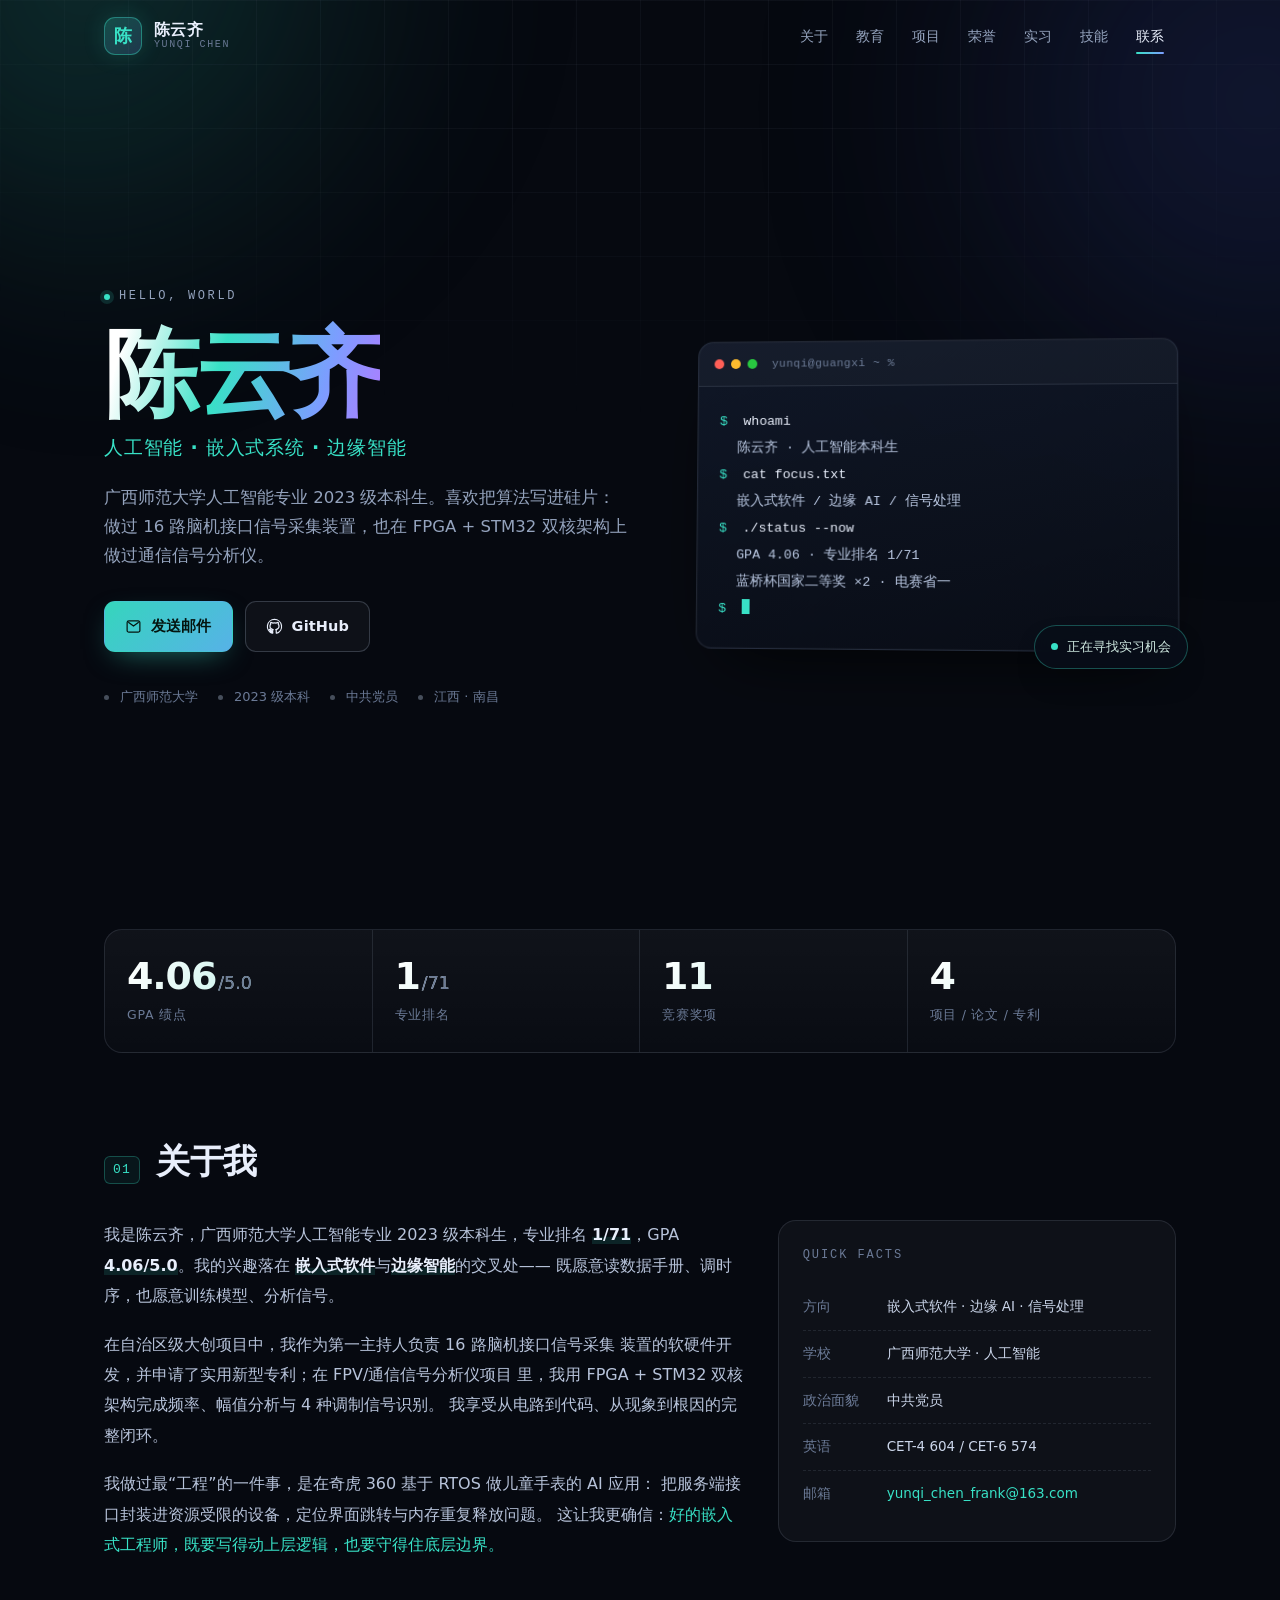
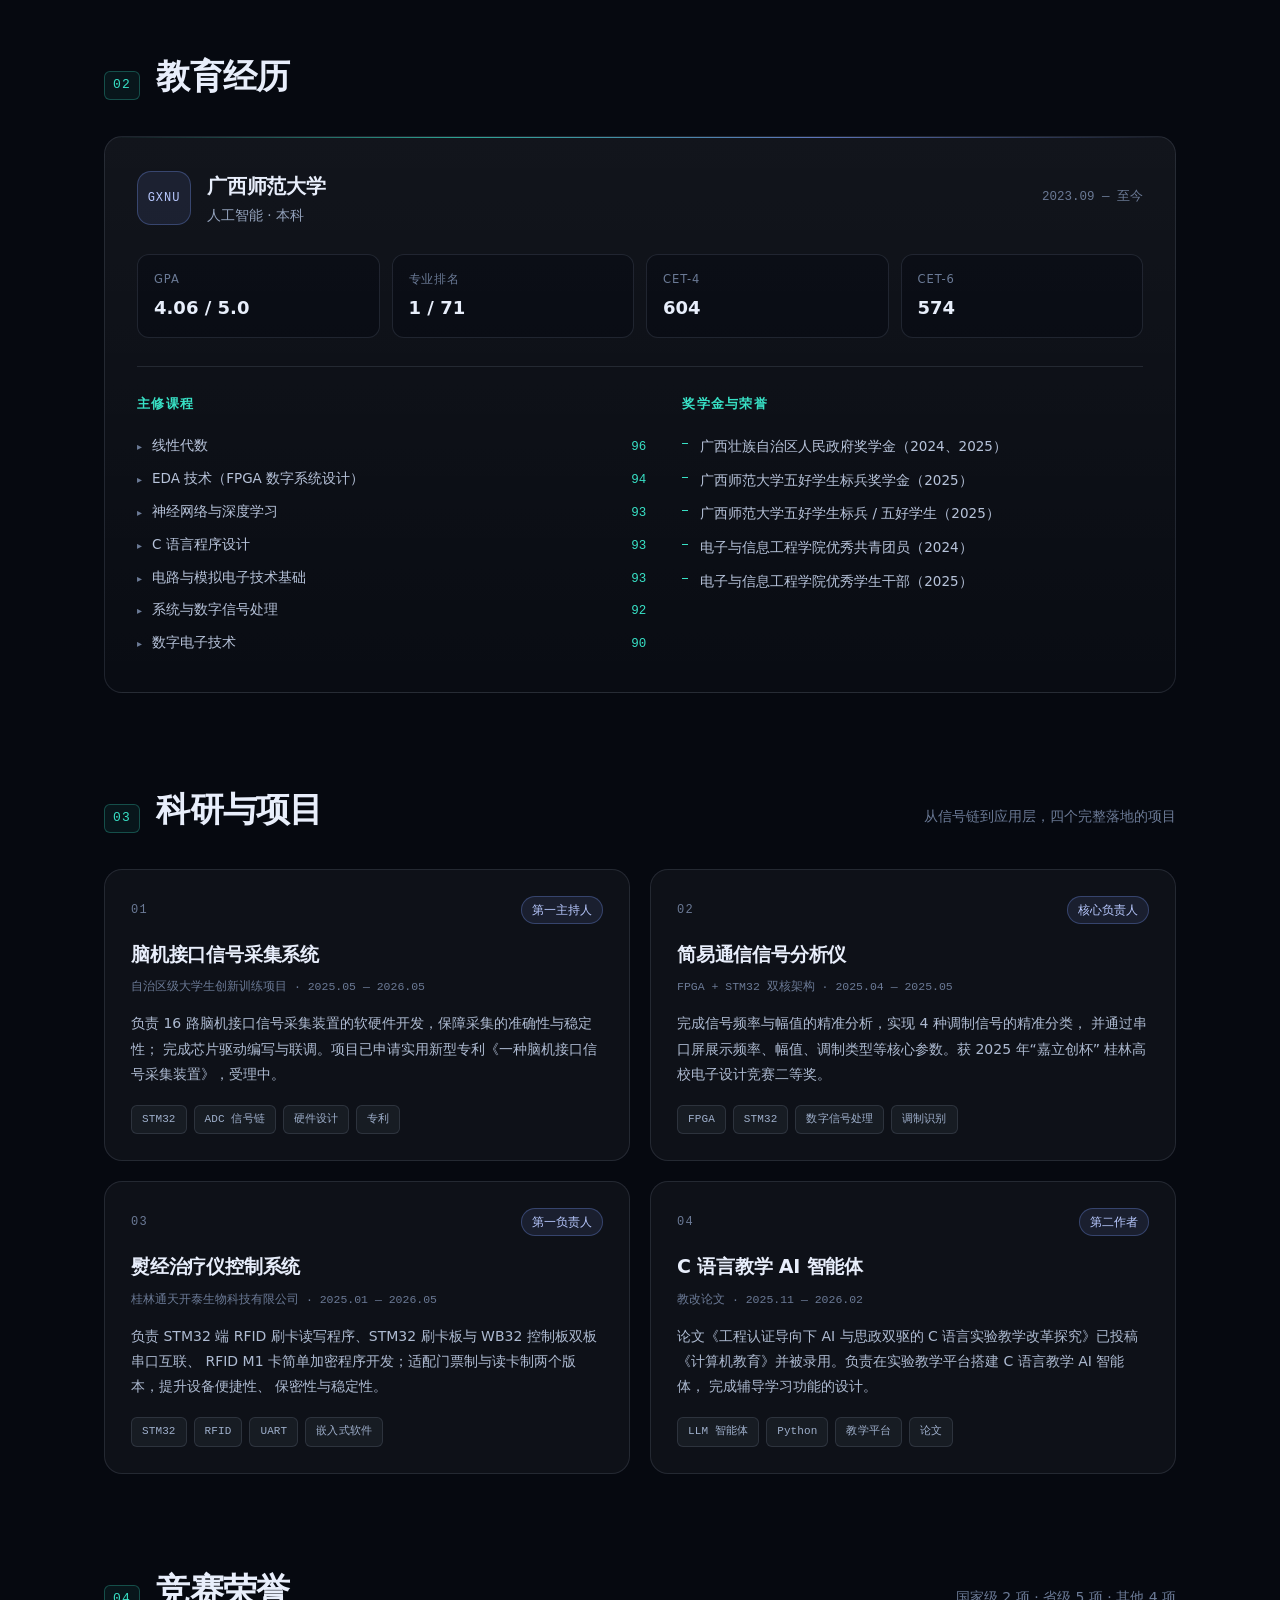
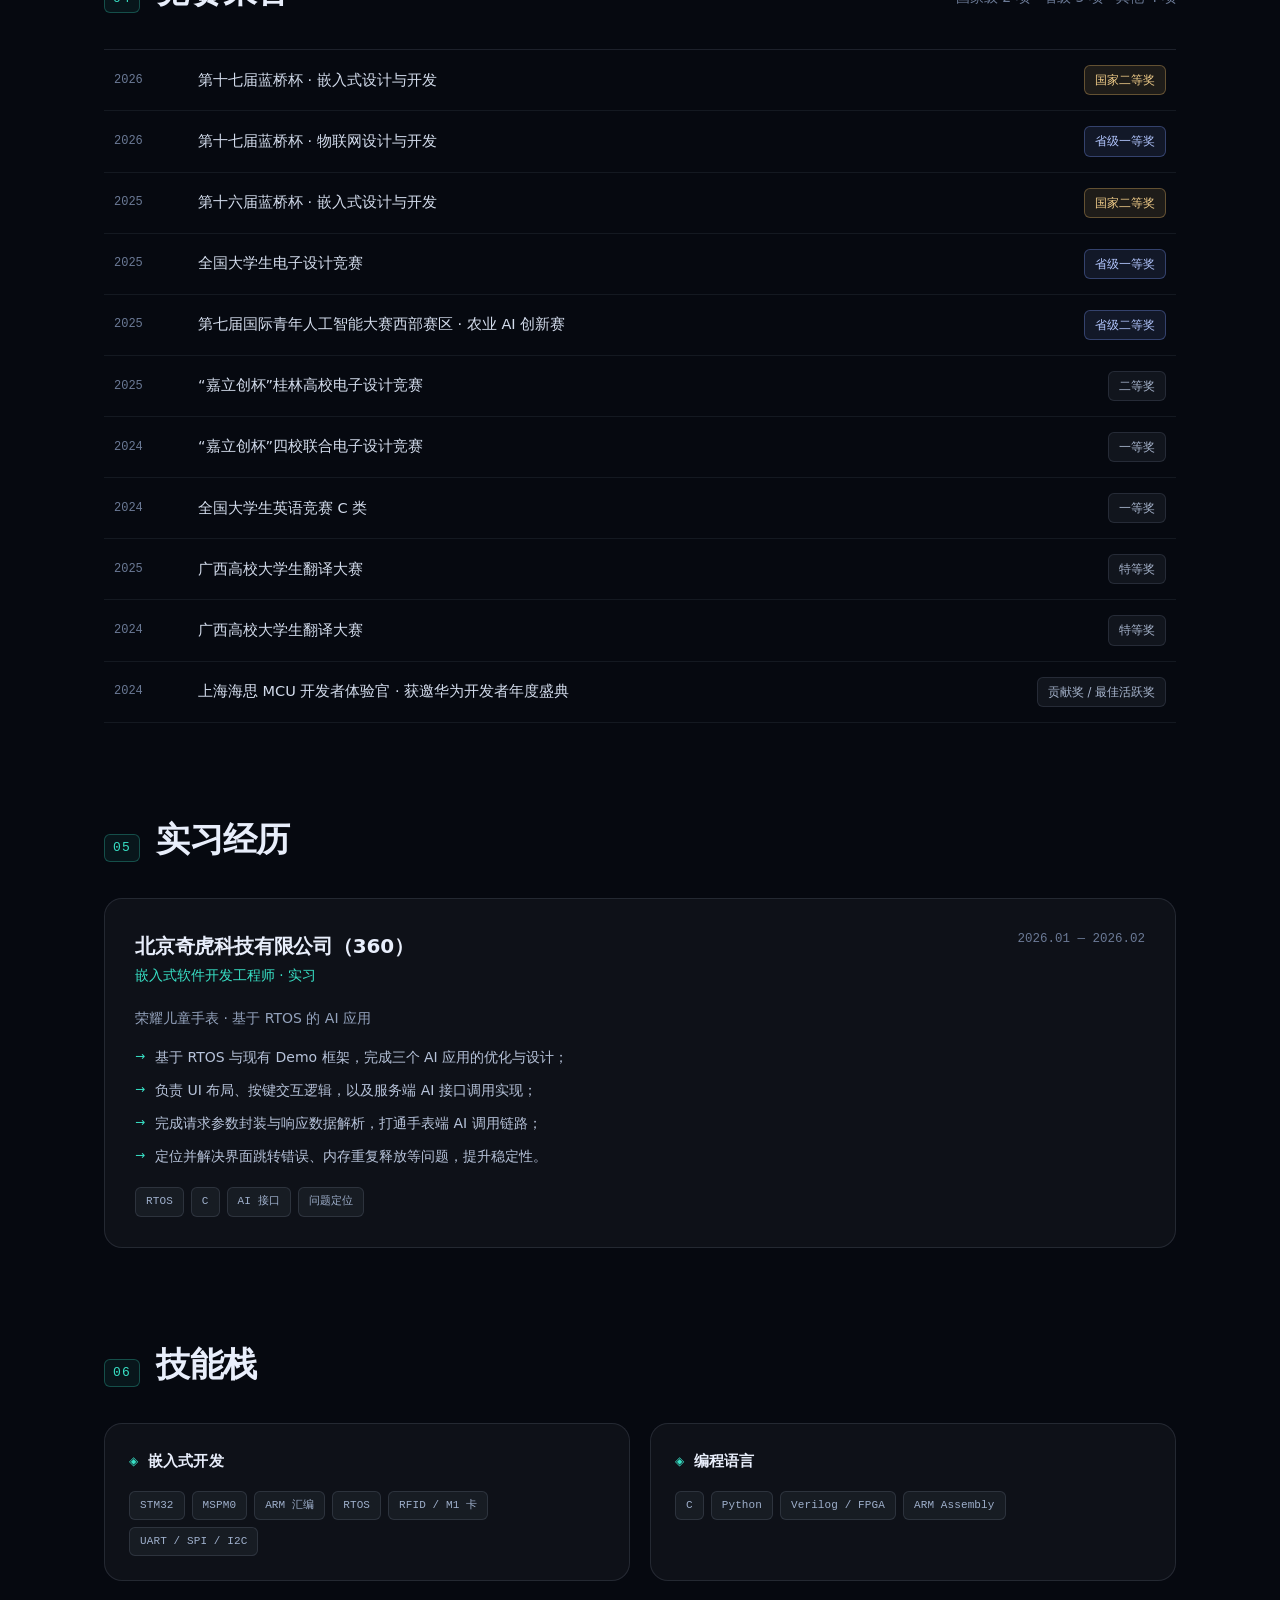
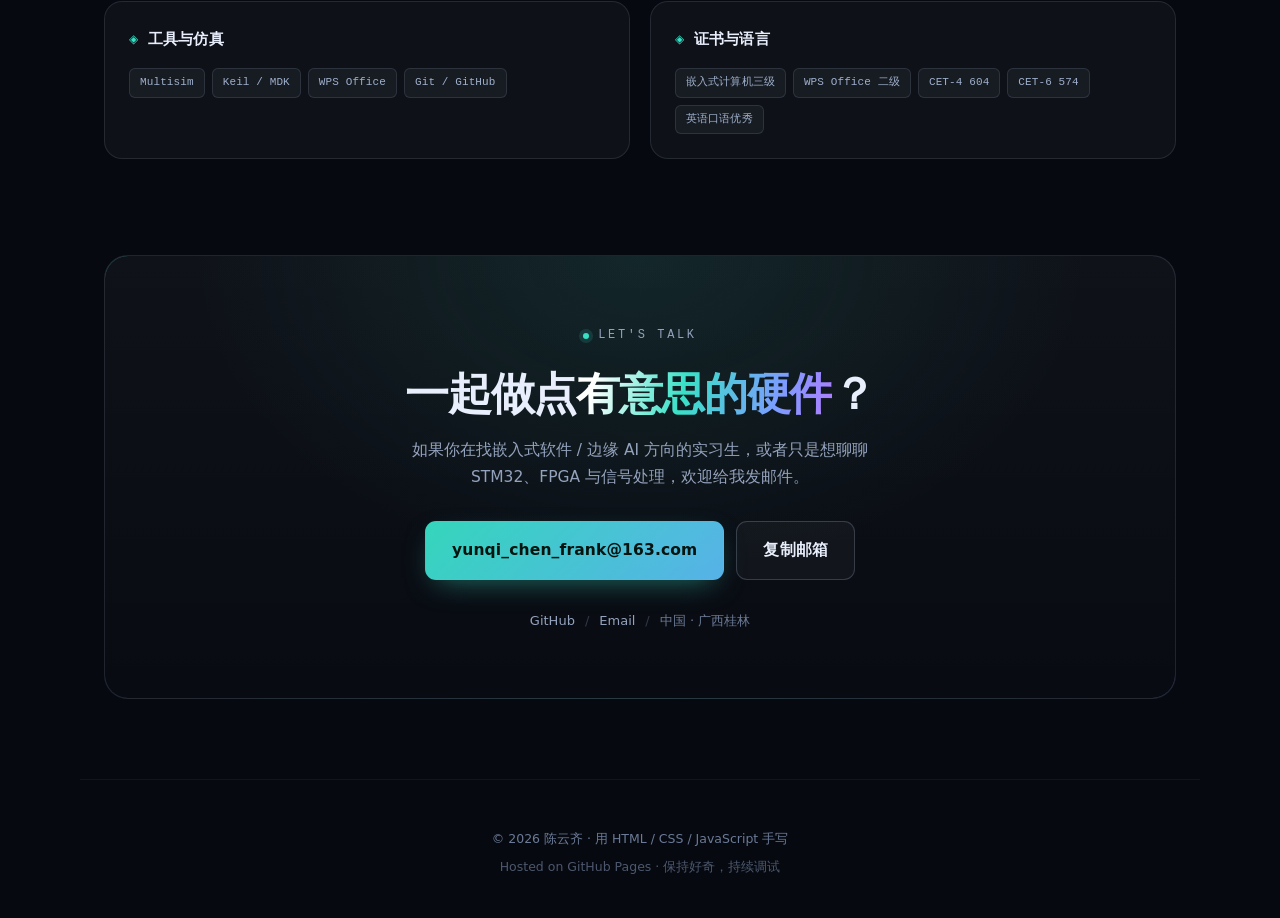
==== index.html @ af19e6c7 "Add files via upload" ====
<!doctype html>
<html lang="zh-CN">
<head>
  <meta charset="utf-8" />
  <meta name="viewport" content="width=device-width, initial-scale=1" />
  <title>陈云齐 | 嵌入式 × 人工智能</title>
  <meta name="description" content="陈云齐的个人主页：广西师范大学人工智能专业 2023 级本科生，专注嵌入式软件、边缘 AI 与信号处理。" />
  <meta name="author" content="陈云齐" />
  <meta name="theme-color" content="#060910" />
  <meta property="og:type" content="website" />
  <meta property="og:title" content="陈云齐 | 嵌入式 × 人工智能" />
  <meta property="og:description" content="广西师范大学人工智能专业 · 嵌入式软件 / 边缘 AI / 信号处理" />
  <link rel="icon" href="data:image/svg+xml,%3Csvg xmlns='http://www.w3.org/2000/svg' viewBox='0 0 64 64'%3E%3Crect width='64' height='64' rx='14' fill='%230b1220'/%3E%3Ctext x='32' y='44' font-size='34' text-anchor='middle' fill='%2338e1c6' font-family='serif'%3E%E9%99%88%3C/text%3E%3C/svg%3E" />
  <script>document.documentElement.classList.add("js");</script>
  <link rel="stylesheet" href="styles.css" />
</head>
<body>
  <a class="skip-link" href="#main">跳到主要内容</a>

  <div class="backdrop" aria-hidden="true">
    <div class="orb orb-a"></div>
    <div class="orb orb-b"></div>
    <div class="grid"></div>
  </div>

  <header class="site-header" id="siteHeader">
    <div class="header-inner">
      <a class="brand" href="#top" aria-label="回到顶部">
        <span class="brand-mark">陈</span>
        <span class="brand-text">陈云齐<small>Yunqi Chen</small></span>
      </a>

      <nav class="nav" id="navMenu" aria-label="主导航">
        <a href="#about">关于</a>
        <a href="#education">教育</a>
        <a href="#projects">项目</a>
        <a href="#honors">荣誉</a>
        <a href="#experience">实习</a>
        <a href="#skills">技能</a>
        <a href="#contact">联系</a>
      </nav>

      <button class="nav-toggle" id="navToggle" aria-expanded="false" aria-controls="navMenu" aria-label="打开菜单">
        <span></span><span></span><span></span>
      </button>
    </div>
  </header>

  <main id="main">
    <!-- ============ HERO ============ -->
    <section class="hero" id="top">
      <div class="hero-copy">
        <p class="eyebrow"><span class="dot"></span> HELLO, WORLD</p>

        <h1 class="hero-title">
          <span class="gradient-text">陈云齐</span>
        </h1>

        <p class="hero-role">人工智能 · 嵌入式系统 · 边缘智能</p>

        <p class="hero-desc">
          广西师范大学人工智能专业 2023 级本科生。喜欢把算法写进硅片：
          做过 16 路脑机接口信号采集装置，也在 FPGA + STM32 双核架构上
          做过通信信号分析仪。
        </p>

        <div class="hero-actions">
          <a class="btn btn-primary" href="mailto:yunqi_chen_frank@163.com">
            <svg viewBox="0 0 24 24" aria-hidden="true"><path d="M3 6.5A2.5 2.5 0 0 1 5.5 4h13A2.5 2.5 0 0 1 21 6.5v11a2.5 2.5 0 0 1-2.5 2.5h-13A2.5 2.5 0 0 1 3 17.5v-11Zm2.2-.2 6.8 5.1 6.8-5.1"/></svg>
            发送邮件
          </a>
          <a class="btn btn-ghost" href="https://github.com/YOUR_GITHUB" target="_blank" rel="noreferrer noopener">
            <svg viewBox="0 0 24 24" aria-hidden="true"><path d="M12 2a10 10 0 0 0-3.16 19.49c.5.09.68-.22.68-.48v-1.7c-2.78.6-3.37-1.34-3.37-1.34-.45-1.16-1.1-1.47-1.1-1.47-.9-.62.07-.6.07-.6 1 .07 1.53 1.03 1.53 1.03.88 1.52 2.32 1.08 2.88.83.09-.65.35-1.09.63-1.34-2.22-.25-4.56-1.11-4.56-4.95 0-1.09.39-1.98 1.03-2.68-.1-.25-.45-1.27.1-2.65 0 0 .84-.27 2.75 1.02a9.5 9.5 0 0 1 5 0c1.91-1.29 2.75-1.02 2.75-1.02.55 1.38.2 2.4.1 2.65.64.7 1.03 1.59 1.03 2.68 0 3.85-2.34 4.7-4.57 4.94.36.31.68.92.68 1.85v2.74c0 .27.18.58.69.48A10 10 0 0 0 12 2Z"/></svg>
            GitHub
          </a>
        </div>

        <ul class="hero-meta">
          <li>广西师范大学</li>
          <li>2023 级本科</li>
          <li>中共党员</li>
          <li>江西 · 南昌</li>
        </ul>
      </div>

      <div class="hero-visual">
        <div class="terminal" role="img" aria-label="个人信息的终端风格展示">
          <div class="terminal-bar">
            <span class="t-dot red"></span><span class="t-dot amber"></span><span class="t-dot green"></span>
            <span class="t-title">yunqi@guangxi ~ %</span>
          </div>
          <div class="terminal-body">
            <p><span class="prompt">$</span> whoami</p>
            <p class="out">陈云齐 · 人工智能本科生</p>
            <p><span class="prompt">$</span> cat focus.txt</p>
            <p class="out">嵌入式软件 / 边缘 AI / 信号处理</p>
            <p><span class="prompt">$</span> ./status --now</p>
            <p class="out">GPA 4.06 · 专业排名 1/71</p>
            <p class="out">蓝桥杯国家二等奖 ×2 · 电赛省一</p>
            <p><span class="prompt">$</span> <span class="cursor" aria-hidden="true"></span></p>
          </div>
        </div>

        <div class="chip-float chip-1">
          <span class="pulse"></span> 正在寻找实习机会
        </div>
      </div>
    </section>

    <!-- ============ STATS ============ -->
    <section class="stats" aria-label="关键数据">
      <div class="stat" data-reveal>
        <strong>4.06<small>/5.0</small></strong>
        <span>GPA 绩点</span>
      </div>
      <div class="stat" data-reveal style="--delay:.08s">
        <strong>1<small>/71</small></strong>
        <span>专业排名</span>
      </div>
      <div class="stat" data-reveal style="--delay:.16s">
        <strong>11</strong>
        <span>竞赛奖项</span>
      </div>
      <div class="stat" data-reveal style="--delay:.24s">
        <strong>4</strong>
        <span>项目 / 论文 / 专利</span>
      </div>
    </section>

    <!-- ============ ABOUT ============ -->
    <section class="section" id="about">
      <header class="section-head" data-reveal>
        <span class="section-index">01</span>
        <h2>关于我</h2>
      </header>

      <div class="about-grid">
        <div class="about-text" data-reveal>
          <p>
            我是陈云齐，广西师范大学人工智能专业 2023 级本科生，专业排名
            <strong>1/71</strong>，GPA <strong>4.06/5.0</strong>。我的兴趣落在
            <strong>嵌入式软件</strong>与<strong>边缘智能</strong>的交叉处——
            既愿意读数据手册、调时序，也愿意训练模型、分析信号。
          </p>
          <p>
            在自治区级大创项目中，我作为第一主持人负责 16 路脑机接口信号采集
            装置的软硬件开发，并申请了实用新型专利；在 FPV/通信信号分析仪项目
            里，我用 FPGA + STM32 双核架构完成频率、幅值分析与 4 种调制信号识别。
            我享受从电路到代码、从现象到根因的完整闭环。
          </p>
          <p>
            我做过最“工程”的一件事，是在奇虎 360 基于 RTOS 做儿童手表的 AI 应用：
            把服务端接口封装进资源受限的设备，定位界面跳转与内存重复释放问题。
            这让我更确信：<em>好的嵌入式工程师，既要写得动上层逻辑，也要守得住底层边界。</em>
          </p>
        </div>

        <aside class="about-card" data-reveal style="--delay:.1s">
          <h3>Quick Facts</h3>
          <dl class="facts">
            <div><dt>方向</dt><dd>嵌入式软件 · 边缘 AI · 信号处理</dd></div>
            <div><dt>学校</dt><dd>广西师范大学 · 人工智能</dd></div>
            <div><dt>政治面貌</dt><dd>中共党员</dd></div>
            <div><dt>英语</dt><dd>CET-4 604 / CET-6 574</dd></div>
            <div><dt>邮箱</dt><dd><a href="mailto:yunqi_chen_frank@163.com">yunqi_chen_frank@163.com</a></dd></div>
          </dl>
        </aside>
      </div>
    </section>

    <!-- ============ EDUCATION ============ -->
    <section class="section" id="education">
      <header class="section-head" data-reveal>
        <span class="section-index">02</span>
        <h2>教育经历</h2>
      </header>

      <article class="edu-card" data-reveal>
        <div class="edu-top">
          <div class="edu-logo" aria-hidden="true">GXNU</div>
          <div class="edu-title">
            <h3>广西师范大学</h3>
            <p>人工智能 · 本科</p>
          </div>
          <span class="edu-date">2023.09 — 至今</span>
        </div>

        <div class="edu-metrics">
          <div><span>GPA</span><strong>4.06 / 5.0</strong></div>
          <div><span>专业排名</span><strong>1 / 71</strong></div>
          <div><span>CET-4</span><strong>604</strong></div>
          <div><span>CET-6</span><strong>574</strong></div>
        </div>

        <div class="edu-body">
          <div>
            <h4>主修课程</h4>
            <ul class="course-list">
              <li><span>线性代数</span><b>96</b></li>
              <li><span>EDA 技术（FPGA 数字系统设计）</span><b>94</b></li>
              <li><span>神经网络与深度学习</span><b>93</b></li>
              <li><span>C 语言程序设计</span><b>93</b></li>
              <li><span>电路与模拟电子技术基础</span><b>93</b></li>
              <li><span>系统与数字信号处理</span><b>92</b></li>
              <li><span>数字电子技术</span><b>90</b></li>
            </ul>
          </div>

          <div>
            <h4>奖学金与荣誉</h4>
            <ul class="plain-list">
              <li>广西壮族自治区人民政府奖学金（2024、2025）</li>
              <li>广西师范大学五好学生标兵奖学金（2025）</li>
              <li>广西师范大学五好学生标兵 / 五好学生（2025）</li>
              <li>电子与信息工程学院优秀共青团员（2024）</li>
              <li>电子与信息工程学院优秀学生干部（2025）</li>
            </ul>
          </div>
        </div>
      </article>
    </section>

    <!-- ============ PROJECTS ============ -->
    <section class="section" id="projects">
      <header class="section-head" data-reveal>
        <span class="section-index">03</span>
        <h2>科研与项目</h2>
        <p class="section-note">从信号链到应用层，四个完整落地的项目</p>
      </header>

      <div class="project-grid">
        <article class="project-card" data-reveal>
          <div class="project-top">
            <span class="project-no">01</span>
            <span class="project-role">第一主持人</span>
          </div>
          <h3>脑机接口信号采集系统</h3>
          <p class="project-meta">自治区级大学生创新训练项目 · 2025.05 — 2026.05</p>
          <p class="project-desc">
            负责 16 路脑机接口信号采集装置的软硬件开发，保障采集的准确性与稳定性；
            完成芯片驱动编写与联调。项目已申请实用新型专利《一种脑机接口信号采集装置》，受理中。
          </p>
          <ul class="tags">
            <li>STM32</li><li>ADC 信号链</li><li>硬件设计</li><li>专利</li>
          </ul>
        </article>

        <article class="project-card" data-reveal style="--delay:.08s">
          <div class="project-top">
            <span class="project-no">02</span>
            <span class="project-role">核心负责人</span>
          </div>
          <h3>简易通信信号分析仪</h3>
          <p class="project-meta">FPGA + STM32 双核架构 · 2025.04 — 2025.05</p>
          <p class="project-desc">
            完成信号频率与幅值的精准分析，实现 4 种调制信号的精准分类，
            并通过串口屏展示频率、幅值、调制类型等核心参数。获 2025 年“嘉立创杯”
            桂林高校电子设计竞赛二等奖。
          </p>
          <ul class="tags">
            <li>FPGA</li><li>STM32</li><li>数字信号处理</li><li>调制识别</li>
          </ul>
        </article>

        <article class="project-card" data-reveal>
          <div class="project-top">
            <span class="project-no">03</span>
            <span class="project-role">第一负责人</span>
          </div>
          <h3>熨经治疗仪控制系统</h3>
          <p class="project-meta">桂林通天开泰生物科技有限公司 · 2025.01 — 2026.05</p>
          <p class="project-desc">
            负责 STM32 端 RFID 刷卡读写程序、STM32 刷卡板与 WB32 控制板双板串口互联、
            RFID M1 卡简单加密程序开发；适配门票制与读卡制两个版本，提升设备便捷性、
            保密性与稳定性。
          </p>
          <ul class="tags">
            <li>STM32</li><li>RFID</li><li>UART</li><li>嵌入式软件</li>
          </ul>
        </article>

        <article class="project-card" data-reveal style="--delay:.08s">
          <div class="project-top">
            <span class="project-no">04</span>
            <span class="project-role">第二作者</span>
          </div>
          <h3>C 语言教学 AI 智能体</h3>
          <p class="project-meta">教改论文 · 2025.11 — 2026.02</p>
          <p class="project-desc">
            论文《工程认证导向下 AI 与思政双驱的 C 语言实验教学改革探究》已投稿
            《计算机教育》并被录用。负责在实验教学平台搭建 C 语言教学 AI 智能体，
            完成辅导学习功能的设计。
          </p>
          <ul class="tags">
            <li>LLM 智能体</li><li>Python</li><li>教学平台</li><li>论文</li>
          </ul>
        </article>
      </div>
    </section>

    <!-- ============ HONORS ============ -->
    <section class="section" id="honors">
      <header class="section-head" data-reveal>
        <span class="section-index">04</span>
        <h2>竞赛荣誉</h2>
        <p class="section-note">国家级 2 项 · 省级 5 项 · 其他 4 项</p>
      </header>

      <ul class="honor-list">
        <li data-reveal>
          <span class="honor-year">2026</span>
          <span class="honor-name">第十七届蓝桥杯 · 嵌入式设计与开发</span>
          <span class="badge badge-national">国家二等奖</span>
        </li>
        <li data-reveal>
          <span class="honor-year">2026</span>
          <span class="honor-name">第十七届蓝桥杯 · 物联网设计与开发</span>
          <span class="badge badge-province">省级一等奖</span>
        </li>
        <li data-reveal>
          <span class="honor-year">2025</span>
          <span class="honor-name">第十六届蓝桥杯 · 嵌入式设计与开发</span>
          <span class="badge badge-national">国家二等奖</span>
        </li>
        <li data-reveal>
          <span class="honor-year">2025</span>
          <span class="honor-name">全国大学生电子设计竞赛</span>
          <span class="badge badge-province">省级一等奖</span>
        </li>
        <li data-reveal>
          <span class="honor-year">2025</span>
          <span class="honor-name">第七届国际青年人工智能大赛西部赛区 · 农业 AI 创新赛</span>
          <span class="badge badge-province">省级二等奖</span>
        </li>
        <li data-reveal>
          <span class="honor-year">2025</span>
          <span class="honor-name">“嘉立创杯”桂林高校电子设计竞赛</span>
          <span class="badge">二等奖</span>
        </li>
        <li data-reveal>
          <span class="honor-year">2024</span>
          <span class="honor-name">“嘉立创杯”四校联合电子设计竞赛</span>
          <span class="badge">一等奖</span>
        </li>
        <li data-reveal>
          <span class="honor-year">2024</span>
          <span class="honor-name">全国大学生英语竞赛 C 类</span>
          <span class="badge">一等奖</span>
        </li>
        <li data-reveal>
          <span class="honor-year">2025</span>
          <span class="honor-name">广西高校大学生翻译大赛</span>
          <span class="badge">特等奖</span>
        </li>
        <li data-reveal>
          <span class="honor-year">2024</span>
          <span class="honor-name">广西高校大学生翻译大赛</span>
          <span class="badge">特等奖</span>
        </li>
        <li data-reveal>
          <span class="honor-year">2024</span>
          <span class="honor-name">上海海思 MCU 开发者体验官 · 获邀华为开发者年度盛典</span>
          <span class="badge">贡献奖 / 最佳活跃奖</span>
        </li>
      </ul>
    </section>

    <!-- ============ EXPERIENCE ============ -->
    <section class="section" id="experience">
      <header class="section-head" data-reveal>
        <span class="section-index">05</span>
        <h2>实习经历</h2>
      </header>

      <article class="exp-card" data-reveal>
        <div class="exp-head">
          <div>
            <h3>北京奇虎科技有限公司（360）</h3>
            <p>嵌入式软件开发工程师 · 实习</p>
          </div>
          <span class="exp-date">2026.01 — 2026.02</span>
        </div>
        <p class="exp-project">荣耀儿童手表 · 基于 RTOS 的 AI 应用</p>
        <ul class="bullet-list">
          <li>基于 RTOS 与现有 Demo 框架，完成三个 AI 应用的优化与设计；</li>
          <li>负责 UI 布局、按键交互逻辑，以及服务端 AI 接口调用实现；</li>
          <li>完成请求参数封装与响应数据解析，打通手表端 AI 调用链路；</li>
          <li>定位并解决界面跳转错误、内存重复释放等问题，提升稳定性。</li>
        </ul>
        <ul class="tags">
          <li>RTOS</li><li>C</li><li>AI 接口</li><li>问题定位</li>
        </ul>
      </article>
    </section>

    <!-- ============ SKILLS ============ -->
    <section class="section" id="skills">
      <header class="section-head" data-reveal>
        <span class="section-index">06</span>
        <h2>技能栈</h2>
      </header>

      <div class="skill-grid">
        <div class="skill-card" data-reveal>
          <h3><span class="skill-icon">◈</span> 嵌入式开发</h3>
          <ul class="tags">
            <li>STM32</li><li>MSPM0</li><li>ARM 汇编</li><li>RTOS</li>
            <li>RFID / M1 卡</li><li>UART / SPI / I2C</li>
          </ul>
        </div>

        <div class="skill-card" data-reveal style="--delay:.06s">
          <h3><span class="skill-icon">◈</span> 编程语言</h3>
          <ul class="tags">
            <li>C</li><li>Python</li><li>Verilog / FPGA</li><li>ARM Assembly</li>
          </ul>
        </div>

        <div class="skill-card" data-reveal style="--delay:.12s">
          <h3><span class="skill-icon">◈</span> 工具与仿真</h3>
          <ul class="tags">
            <li>Multisim</li><li>Keil / MDK</li><li>WPS Office</li><li>Git / GitHub</li>
          </ul>
        </div>

        <div class="skill-card" data-reveal style="--delay:.18s">
          <h3><span class="skill-icon">◈</span> 证书与语言</h3>
          <ul class="tags">
            <li>嵌入式计算机三级</li><li>WPS Office 二级</li>
            <li>CET-4 604</li><li>CET-6 574</li><li>英语口语优秀</li>
          </ul>
        </div>
      </div>
    </section>

    <!-- ============ CONTACT ============ -->
    <section class="section contact" id="contact">
      <div class="contact-panel" data-reveal>
        <p class="eyebrow"><span class="dot"></span> LET'S TALK</p>
        <h2>一起做点<span class="gradient-text">有意思的硬件</span>？</h2>
        <p class="contact-desc">
          如果你在找嵌入式软件 / 边缘 AI 方向的实习生，或者只是想聊聊
          STM32、FPGA 与信号处理，欢迎给我发邮件。
        </p>

        <div class="contact-actions">
          <a class="btn btn-primary btn-lg" href="mailto:yunqi_chen_frank@163.com">
            yunqi_chen_frank@163.com
          </a>
          <button class="btn btn-ghost btn-lg" id="copyEmail" data-email="yunqi_chen_frank@163.com">
            复制邮箱
          </button>
        </div>

        <div class="contact-links">
          <a href="https://github.com/YOUR_GITHUB" target="_blank" rel="noreferrer noopener">GitHub</a>
          <span class="sep">/</span>
          <a href="mailto:yunqi_chen_frank@163.com">Email</a>
          <span class="sep">/</span>
          <span>中国 · 广西桂林</span>
        </div>
      </div>
    </section>
  </main>

  <footer class="site-footer">
    <p>© <span id="year">2026</span> 陈云齐 · 用 HTML / CSS / JavaScript 手写</p>
    <p class="footer-sub">Hosted on GitHub Pages · 保持好奇，持续调试</p>
  </footer>

  <div class="toast" id="toast" role="status" aria-live="polite">邮箱已复制到剪贴板</div>

  <script src="script.js"></script>
</body>
</html>
---- styles.css ----
/* ==========================================================================
   陈云齐 · 个人主页
   纯手写 CSS，无框架、无外部依赖
   ========================================================================== */

/* ---------- Design tokens ---------- */
:root {
  --bg: #060910;
  --bg-soft: #0a101c;
  --surface: rgba(255, 255, 255, 0.035);
  --surface-2: rgba(255, 255, 255, 0.06);
  --line: rgba(148, 163, 184, 0.16);
  --line-strong: rgba(148, 163, 184, 0.28);
  --ink: #e8eefb;
  --muted: #94a3bd;
  --muted-2: #6b7a96;
  --teal: #38e1c6;
  --blue: #7c9dff;
  --violet: #b07cff;
  --amber: #f5c26b;
  --radius: 18px;
  --radius-sm: 12px;
  --max: 1120px;
  --font: "Inter", "PingFang SC", "HarmonyOS Sans SC", "Microsoft YaHei",
    "Noto Sans SC", system-ui, -apple-system, sans-serif;
  --mono: "JetBrains Mono", "Cascadia Code", "SF Mono", Consolas,
    "Liberation Mono", monospace;
  --ease: cubic-bezier(0.22, 1, 0.36, 1);
}

/* ---------- Reset ---------- */
*,
*::before,
*::after {
  box-sizing: border-box;
}

html {
  scroll-behavior: smooth;
  scroll-padding-top: 88px;
}

body {
  margin: 0;
  background: var(--bg);
  color: var(--ink);
  font-family: var(--font);
  font-size: 16px;
  line-height: 1.75;
  -webkit-font-smoothing: antialiased;
  text-rendering: optimizeLegibility;
  overflow-x: hidden;
}

img,
svg {
  display: block;
  max-width: 100%;
}

h1,
h2,
h3,
h4,
p,
ul,
dl,
dd {
  margin: 0;
}

ul {
  padding: 0;
  list-style: none;
}

a {
  color: inherit;
  text-decoration: none;
}

button {
  font: inherit;
  color: inherit;
  cursor: pointer;
}

::selection {
  background: rgba(56, 225, 198, 0.28);
  color: #fff;
}

:focus-visible {
  outline: 2px solid var(--teal);
  outline-offset: 3px;
  border-radius: 6px;
}

.skip-link {
  position: absolute;
  left: 16px;
  top: -60px;
  z-index: 100;
  padding: 10px 16px;
  border-radius: 10px;
  background: var(--teal);
  color: #04120f;
  font-weight: 600;
  transition: top 0.2s var(--ease);
}

.skip-link:focus {
  top: 16px;
}

/* ---------- Background ---------- */
.backdrop {
  position: fixed;
  inset: 0;
  z-index: -1;
  overflow: hidden;
  pointer-events: none;
}

.orb {
  position: absolute;
  border-radius: 50%;
  filter: blur(90px);
  opacity: 0.42;
}

.orb-a {
  width: 620px;
  height: 620px;
  top: -240px;
  left: -120px;
  background: radial-gradient(circle at 30% 30%, #1b6d63, transparent 68%);
}

.orb-b {
  width: 700px;
  height: 700px;
  top: -180px;
  right: -260px;
  background: radial-gradient(circle at 60% 40%, #25316e, transparent 68%);
}

.grid {
  position: absolute;
  inset: 0;
  background-image: linear-gradient(rgba(148, 163, 184, 0.055) 1px, transparent 1px),
    linear-gradient(90deg, rgba(148, 163, 184, 0.055) 1px, transparent 1px);
  background-size: 64px 64px;
  mask-image: radial-gradient(ellipse 85% 55% at 50% 0%, #000 35%, transparent 85%);
  -webkit-mask-image: radial-gradient(ellipse 85% 55% at 50% 0%, #000 35%, transparent 85%);
}

/* ---------- Header ---------- */
.site-header {
  position: sticky;
  top: 0;
  z-index: 50;
  border-bottom: 1px solid transparent;
  transition: background 0.3s var(--ease), border-color 0.3s var(--ease),
    backdrop-filter 0.3s var(--ease);
}

.site-header.scrolled {
  background: rgba(6, 9, 16, 0.72);
  backdrop-filter: saturate(160%) blur(14px);
  -webkit-backdrop-filter: saturate(160%) blur(14px);
  border-bottom-color: var(--line);
}

.header-inner {
  max-width: var(--max);
  margin: 0 auto;
  padding: 0 24px;
  height: 72px;
  display: flex;
  align-items: center;
  justify-content: space-between;
  gap: 24px;
}

.brand {
  display: inline-flex;
  align-items: center;
  gap: 12px;
}

.brand-mark {
  display: grid;
  place-items: center;
  width: 38px;
  height: 38px;
  border-radius: 11px;
  background: linear-gradient(140deg, rgba(56, 225, 198, 0.22), rgba(124, 157, 255, 0.18));
  border: 1px solid rgba(56, 225, 198, 0.4);
  color: var(--teal);
  font-weight: 700;
  font-size: 18px;
  box-shadow: 0 0 22px rgba(56, 225, 198, 0.16);
}

.brand-text {
  display: flex;
  flex-direction: column;
  line-height: 1.15;
  font-weight: 650;
  letter-spacing: 0.02em;
}

.brand-text small {
  font-family: var(--mono);
  font-size: 10px;
  font-weight: 400;
  letter-spacing: 0.16em;
  color: var(--muted-2);
  text-transform: uppercase;
}

.nav {
  display: flex;
  align-items: center;
  gap: 4px;
}

.nav a {
  position: relative;
  padding: 8px 12px;
  border-radius: 8px;
  font-size: 14px;
  color: var(--muted);
  transition: color 0.2s var(--ease), background 0.2s var(--ease);
}

.nav a:hover {
  color: var(--ink);
  background: var(--surface);
}

.nav a.active {
  color: var(--ink);
}

.nav a.active::after {
  content: "";
  position: absolute;
  left: 12px;
  right: 12px;
  bottom: 2px;
  height: 2px;
  border-radius: 2px;
  background: linear-gradient(90deg, var(--teal), var(--blue));
}

.nav-toggle {
  display: none;
  width: 42px;
  height: 42px;
  padding: 0;
  border: 1px solid var(--line);
  border-radius: 10px;
  background: var(--surface);
}

.nav-toggle span {
  display: block;
  width: 18px;
  height: 1.6px;
  margin: 4px auto;
  border-radius: 2px;
  background: var(--ink);
  transition: transform 0.25s var(--ease), opacity 0.2s var(--ease);
}

/* ---------- Layout ---------- */
main {
  max-width: var(--max);
  margin: 0 auto;
  padding: 0 24px;
}

.section {
  padding: 88px 0 8px;
}

.section-head {
  display: flex;
  align-items: baseline;
  gap: 16px;
  flex-wrap: wrap;
  margin-bottom: 36px;
}

.section-index {
  font-family: var(--mono);
  font-size: 13px;
  letter-spacing: 0.1em;
  color: var(--teal);
  padding: 2px 8px;
  border: 1px solid rgba(56, 225, 198, 0.28);
  border-radius: 6px;
  background: rgba(56, 225, 198, 0.06);
}

.section-head h2 {
  font-size: clamp(26px, 3.4vw, 34px);
  font-weight: 680;
  letter-spacing: -0.02em;
  line-height: 1.2;
}

.section-note {
  font-size: 14px;
  color: var(--muted-2);
  margin-left: auto;
}

/* ---------- Hero ---------- */
.hero {
  display: grid;
  grid-template-columns: 1.05fr 0.95fr;
  gap: 56px;
  align-items: center;
  min-height: calc(100vh - 72px);
  padding: 72px 0 56px;
}

.eyebrow {
  display: inline-flex;
  align-items: center;
  gap: 9px;
  font-family: var(--mono);
  font-size: 12px;
  letter-spacing: 0.22em;
  color: var(--muted);
}

.dot {
  width: 6px;
  height: 6px;
  border-radius: 50%;
  background: var(--teal);
  box-shadow: 0 0 0 4px rgba(56, 225, 198, 0.14);
  animation: pulse 2.6s ease-in-out infinite;
}

@keyframes pulse {
  0%,
  100% {
    box-shadow: 0 0 0 4px rgba(56, 225, 198, 0.14);
  }
  50% {
    box-shadow: 0 0 0 9px rgba(56, 225, 198, 0.02);
  }
}

.hero-title {
  margin: 18px 0 10px;
  font-size: clamp(56px, 9vw, 96px);
  font-weight: 750;
  line-height: 0.98;
  letter-spacing: -0.04em;
}

.gradient-text {
  background: linear-gradient(105deg, #ffffff 8%, var(--teal) 42%, var(--blue) 78%, var(--violet));
  -webkit-background-clip: text;
  background-clip: text;
  color: transparent;
}

.hero-role {
  font-size: clamp(16px, 2vw, 19px);
  font-weight: 550;
  letter-spacing: 0.04em;
  color: var(--teal);
}

.hero-desc {
  max-width: 33em;
  margin-top: 20px;
  color: var(--muted);
  font-size: 16.5px;
}

.hero-actions {
  display: flex;
  flex-wrap: wrap;
  gap: 12px;
  margin-top: 30px;
}

.btn {
  display: inline-flex;
  align-items: center;
  justify-content: center;
  gap: 9px;
  padding: 12px 20px;
  border-radius: 11px;
  border: 1px solid transparent;
  font-size: 14.5px;
  font-weight: 600;
  letter-spacing: 0.01em;
  transition: transform 0.22s var(--ease), background 0.22s var(--ease),
    border-color 0.22s var(--ease), box-shadow 0.22s var(--ease);
}

.btn svg {
  width: 17px;
  height: 17px;
  fill: none;
  stroke: currentColor;
  stroke-width: 1.7;
  stroke-linecap: round;
  stroke-linejoin: round;
}

.btn-primary {
  background: linear-gradient(135deg, rgba(56, 225, 198, 0.95), rgba(96, 197, 255, 0.9));
  color: #04140f;
  box-shadow: 0 10px 30px -12px rgba(56, 225, 198, 0.55);
}

.btn-primary:hover {
  transform: translateY(-2px);
  box-shadow: 0 16px 36px -12px rgba(56, 225, 198, 0.7);
}

.btn-ghost {
  border-color: var(--line-strong);
  background: var(--surface);
  color: var(--ink);
}

.btn-ghost:hover {
  transform: translateY(-2px);
  border-color: rgba(56, 225, 198, 0.5);
  background: rgba(56, 225, 198, 0.08);
}

.btn-lg {
  padding: 15px 26px;
  font-size: 15.5px;
}

.hero-meta {
  display: flex;
  flex-wrap: wrap;
  gap: 8px 20px;
  margin-top: 34px;
  font-size: 13px;
  color: var(--muted-2);
}

.hero-meta li {
  position: relative;
  padding-left: 16px;
}

.hero-meta li::before {
  content: "";
  position: absolute;
  left: 0;
  top: 50%;
  width: 5px;
  height: 5px;
  margin-top: -2.5px;
  border-radius: 50%;
  background: rgba(148, 163, 184, 0.45);
}

/* Terminal */
.hero-visual {
  position: relative;
}

.terminal {
  border-radius: 16px;
  border: 1px solid var(--line);
  background: linear-gradient(170deg, rgba(16, 24, 40, 0.92), rgba(8, 12, 22, 0.96));
  box-shadow: 0 30px 70px -30px rgba(0, 0, 0, 0.9),
    0 0 0 1px rgba(255, 255, 255, 0.02) inset;
  overflow: hidden;
  transform: perspective(1200px) rotateY(-4deg) rotateX(2deg);
  transition: transform 0.5s var(--ease);
}

.terminal:hover {
  transform: perspective(1200px) rotateY(0deg) rotateX(0deg) translateY(-4px);
}

.terminal-bar {
  display: flex;
  align-items: center;
  gap: 7px;
  padding: 12px 16px;
  border-bottom: 1px solid var(--line);
  background: rgba(255, 255, 255, 0.025);
}

.t-dot {
  width: 10px;
  height: 10px;
  border-radius: 50%;
}

.t-dot.red {
  background: #ff5f57;
}
.t-dot.amber {
  background: #febc2e;
}
.t-dot.green {
  background: #28c840;
}

.t-title {
  margin-left: 8px;
  font-family: var(--mono);
  font-size: 11.5px;
  color: var(--muted-2);
  letter-spacing: 0.04em;
}

.terminal-body {
  padding: 22px 22px 26px;
  font-family: var(--mono);
  font-size: 13.5px;
  line-height: 2;
}

.terminal-body p {
  white-space: pre-wrap;
  word-break: break-word;
}

.prompt {
  color: var(--teal);
  margin-right: 8px;
}

.out {
  color: #b8c6e0;
  padding-left: 18px;
}

.cursor {
  display: inline-block;
  width: 8px;
  height: 15px;
  vertical-align: -2px;
  background: var(--teal);
  animation: blink 1.1s steps(2, start) infinite;
}

@keyframes blink {
  50% {
    opacity: 0;
  }
}

.chip-float {
  position: absolute;
  right: -12px;
  bottom: -18px;
  display: inline-flex;
  align-items: center;
  gap: 9px;
  padding: 10px 16px;
  border-radius: 999px;
  border: 1px solid rgba(56, 225, 198, 0.32);
  background: rgba(8, 14, 24, 0.92);
  backdrop-filter: blur(10px);
  font-size: 12.5px;
  color: #cfe9e1;
  box-shadow: 0 14px 34px -18px rgba(0, 0, 0, 0.9);
}

.pulse {
  width: 7px;
  height: 7px;
  border-radius: 50%;
  background: var(--teal);
  box-shadow: 0 0 0 0 rgba(56, 225, 198, 0.5);
  animation: ring 2s infinite;
}

@keyframes ring {
  0% {
    box-shadow: 0 0 0 0 rgba(56, 225, 198, 0.45);
  }
  70% {
    box-shadow: 0 0 0 9px rgba(56, 225, 198, 0);
  }
  100% {
    box-shadow: 0 0 0 0 rgba(56, 225, 198, 0);
  }
}

/* ---------- Stats ---------- */
.stats {
  display: grid;
  grid-template-columns: repeat(4, 1fr);
  margin: 28px 0 0;
  border: 1px solid var(--line);
  border-radius: var(--radius);
  background: linear-gradient(180deg, rgba(255, 255, 255, 0.045), rgba(255, 255, 255, 0.015));
  overflow: hidden;
}

.stat {
  padding: 26px 22px;
  border-right: 1px solid var(--line);
  transition: background 0.3s var(--ease);
}

.stat:last-child {
  border-right: 0;
}

.stat:hover {
  background: rgba(56, 225, 198, 0.05);
}

.stat strong {
  display: block;
  font-size: clamp(28px, 3.4vw, 38px);
  font-weight: 720;
  letter-spacing: -0.03em;
  line-height: 1.1;
  background: linear-gradient(120deg, #fff, #9fe9dd);
  -webkit-background-clip: text;
  background-clip: text;
  color: transparent;
}

.stat strong small {
  font-size: 0.46em;
  font-weight: 500;
  letter-spacing: 0;
  color: var(--muted-2);
  -webkit-text-fill-color: var(--muted-2);
  margin-left: 2px;
}

.stat span {
  display: block;
  margin-top: 6px;
  font-size: 12.5px;
  letter-spacing: 0.06em;
  color: var(--muted-2);
}

/* ---------- About ---------- */
.about-grid {
  display: grid;
  grid-template-columns: 1.45fr 0.9fr;
  gap: 32px;
  align-items: start;
}

.about-text p {
  color: #b7c3da;
  font-size: 16px;
  line-height: 1.9;
}

.about-text p + p {
  margin-top: 18px;
}

.about-text strong {
  color: var(--ink);
  font-weight: 600;
  box-shadow: inset 0 -0.45em 0 rgba(56, 225, 198, 0.13);
}

.about-text em {
  font-style: normal;
  color: var(--teal);
}

.about-card {
  border: 1px solid var(--line);
  border-radius: var(--radius);
  padding: 24px;
  background: var(--surface);
}

.about-card h3 {
  font-family: var(--mono);
  font-size: 12px;
  font-weight: 500;
  letter-spacing: 0.16em;
  text-transform: uppercase;
  color: var(--muted-2);
  margin-bottom: 18px;
}

.facts > div {
  display: grid;
  grid-template-columns: 72px 1fr;
  gap: 12px;
  padding: 11px 0;
  border-top: 1px dashed rgba(148, 163, 184, 0.14);
  font-size: 13.5px;
}

.facts > div:first-child {
  border-top: 0;
}

.facts dt {
  color: var(--muted-2);
}

.facts dd {
  color: #cbd6ea;
}

.facts a {
  color: var(--teal);
  word-break: break-all;
}

/* ---------- Education ---------- */
.edu-card {
  position: relative;
  border: 1px solid var(--line);
  border-radius: var(--radius);
  background: linear-gradient(180deg, rgba(255, 255, 255, 0.05), rgba(255, 255, 255, 0.015));
  padding: 32px;
  overflow: hidden;
}

.edu-card::before {
  content: "";
  position: absolute;
  inset: 0 0 auto 0;
  height: 1px;
  background: linear-gradient(90deg, transparent, var(--teal), var(--blue), transparent);
  opacity: 0.7;
}

.edu-top {
  display: flex;
  align-items: center;
  gap: 16px;
  flex-wrap: wrap;
}

.edu-logo {
  display: grid;
  place-items: center;
  width: 54px;
  height: 54px;
  border-radius: 14px;
  border: 1px solid rgba(124, 157, 255, 0.3);
  background: rgba(124, 157, 255, 0.1);
  font-family: var(--mono);
  font-size: 12px;
  letter-spacing: 0.08em;
  color: #b9c9ff;
}

.edu-title h3 {
  font-size: 20px;
  font-weight: 650;
  letter-spacing: -0.01em;
}

.edu-title p {
  font-size: 13.5px;
  color: var(--muted);
}

.edu-date {
  margin-left: auto;
  font-family: var(--mono);
  font-size: 12.5px;
  color: var(--muted-2);
}

.edu-metrics {
  display: grid;
  grid-template-columns: repeat(4, 1fr);
  gap: 12px;
  margin: 26px 0 28px;
}

.edu-metrics > div {
  padding: 14px 16px;
  border-radius: var(--radius-sm);
  border: 1px solid var(--line);
  background: rgba(6, 10, 18, 0.45);
}

.edu-metrics span {
  display: block;
  font-size: 11.5px;
  letter-spacing: 0.08em;
  color: var(--muted-2);
}

.edu-metrics strong {
  display: block;
  margin-top: 3px;
  font-size: 18px;
  font-weight: 650;
  color: var(--ink);
}

.edu-body {
  display: grid;
  grid-template-columns: 1.05fr 0.95fr;
  gap: 36px;
  padding-top: 26px;
  border-top: 1px solid var(--line);
}

.edu-body h4 {
  font-size: 13px;
  font-weight: 600;
  letter-spacing: 0.1em;
  color: var(--teal);
  margin-bottom: 14px;
}

.course-list li {
  display: flex;
  align-items: baseline;
  gap: 10px;
  font-size: 13.5px;
  color: #b7c3da;
  padding: 4px 0;
}

.course-list li::before {
  content: "▸";
  color: var(--muted-2);
  font-size: 10px;
}

.course-list b {
  margin-left: auto;
  font-family: var(--mono);
  font-size: 12.5px;
  color: var(--teal);
  font-weight: 500;
}

.plain-list li {
  position: relative;
  padding: 5px 0 5px 18px;
  font-size: 13.5px;
  color: #b7c3da;
}

.plain-list li::before {
  content: "";
  position: absolute;
  left: 0;
  top: 13px;
  width: 6px;
  height: 1px;
  background: var(--teal);
}

/* ---------- Projects ---------- */
.project-grid {
  display: grid;
  grid-template-columns: repeat(2, 1fr);
  gap: 20px;
}

.project-card {
  position: relative;
  padding: 26px;
  border: 1px solid var(--line);
  border-radius: var(--radius);
  background: var(--surface);
  transition: transform 0.3s var(--ease), border-color 0.3s var(--ease),
    background 0.3s var(--ease);
  overflow: hidden;
}

.project-card::after {
  content: "";
  position: absolute;
  width: 220px;
  height: 220px;
  right: -110px;
  top: -110px;
  border-radius: 50%;
  background: radial-gradient(circle, rgba(56, 225, 198, 0.16), transparent 65%);
  opacity: 0;
  transition: opacity 0.4s var(--ease);
}

.project-card:hover {
  transform: translateY(-5px);
  border-color: rgba(56, 225, 198, 0.32);
  background: rgba(255, 255, 255, 0.05);
}

.project-card:hover::after {
  opacity: 1;
}

.project-top {
  display: flex;
  align-items: center;
  justify-content: space-between;
  margin-bottom: 14px;
}

.project-no {
  font-family: var(--mono);
  font-size: 12px;
  color: var(--muted-2);
  letter-spacing: 0.1em;
}

.project-role {
  font-size: 11.5px;
  padding: 3px 10px;
  border-radius: 999px;
  border: 1px solid rgba(124, 157, 255, 0.3);
  background: rgba(124, 157, 255, 0.1);
  color: #b9c9ff;
}

.project-card h3 {
  font-size: 19px;
  font-weight: 650;
  letter-spacing: -0.01em;
  margin-bottom: 6px;
}

.project-meta {
  font-family: var(--mono);
  font-size: 11.5px;
  color: var(--muted-2);
  margin-bottom: 14px;
}

.project-desc {
  font-size: 14px;
  color: #aebbd2;
  line-height: 1.8;
}

.tags {
  display: flex;
  flex-wrap: wrap;
  gap: 7px;
  margin-top: 18px;
}

.tags li {
  padding: 4px 10px;
  border-radius: 6px;
  border: 1px solid rgba(148, 163, 184, 0.18);
  background: rgba(148, 163, 184, 0.07);
  font-family: var(--mono);
  font-size: 11px;
  color: #9fb0cc;
  letter-spacing: 0.01em;
}

/* ---------- Honors ---------- */
.honor-list {
  border-top: 1px solid var(--line);
}

.honor-list li {
  display: grid;
  grid-template-columns: 68px 1fr auto;
  gap: 16px;
  align-items: center;
  padding: 15px 10px;
  border-bottom: 1px solid rgba(148, 163, 184, 0.1);
  transition: background 0.25s var(--ease), padding 0.25s var(--ease);
}

.honor-list li:hover {
  background: rgba(255, 255, 255, 0.03);
  padding-left: 16px;
}

.honor-year {
  font-family: var(--mono);
  font-size: 12px;
  color: var(--muted-2);
}

.honor-name {
  font-size: 14.5px;
  color: #d3dcec;
}

.badge {
  white-space: nowrap;
  padding: 4px 10px;
  border-radius: 6px;
  font-size: 11.5px;
  border: 1px solid var(--line);
  background: rgba(148, 163, 184, 0.08);
  color: #a9b7cf;
}

.badge-national {
  border-color: rgba(245, 194, 107, 0.32);
  background: rgba(245, 194, 107, 0.1);
  color: #f3cf8b;
}

.badge-province {
  border-color: rgba(124, 157, 255, 0.32);
  background: rgba(124, 157, 255, 0.1);
  color: #b3c7ff;
}

/* ---------- Experience ---------- */
.exp-card {
  border: 1px solid var(--line);
  border-radius: var(--radius);
  padding: 30px;
  background: var(--surface);
}

.exp-head {
  display: flex;
  align-items: flex-start;
  justify-content: space-between;
  gap: 20px;
  flex-wrap: wrap;
}

.exp-head h3 {
  font-size: 20px;
  font-weight: 650;
  letter-spacing: -0.01em;
}

.exp-head p {
  font-size: 13.5px;
  color: var(--teal);
}

.exp-date {
  font-family: var(--mono);
  font-size: 12.5px;
  color: var(--muted-2);
}

.exp-project {
  margin-top: 18px;
  font-size: 14px;
  color: var(--muted);
}

.bullet-list {
  margin-top: 14px;
  display: grid;
  gap: 8px;
}

.bullet-list li {
  position: relative;
  padding-left: 20px;
  font-size: 14px;
  color: #b7c3da;
  line-height: 1.8;
}

.bullet-list li::before {
  content: "→";
  position: absolute;
  left: 0;
  color: var(--teal);
  font-size: 12px;
  top: 1px;
}

/* ---------- Skills ---------- */
.skill-grid {
  display: grid;
  grid-template-columns: repeat(2, 1fr);
  gap: 20px;
}

.skill-card {
  border: 1px solid var(--line);
  border-radius: var(--radius);
  padding: 24px;
  background: var(--surface);
  transition: border-color 0.3s var(--ease), background 0.3s var(--ease);
}

.skill-card:hover {
  border-color: rgba(124, 157, 255, 0.3);
  background: rgba(255, 255, 255, 0.05);
}

.skill-card h3 {
  display: flex;
  align-items: center;
  gap: 9px;
  font-size: 15px;
  font-weight: 600;
  letter-spacing: 0.02em;
}

.skill-icon {
  color: var(--teal);
  font-size: 12px;
}

.skill-card .tags {
  margin-top: 16px;
}

/* ---------- Contact ---------- */
.contact {
  padding-bottom: 8px;
}

.contact-panel {
  position: relative;
  padding: 64px 40px;
  border-radius: 24px;
  border: 1px solid var(--line);
  background: radial-gradient(ellipse 70% 120% at 50% 0%, rgba(56, 225, 198, 0.1), transparent 60%),
    linear-gradient(180deg, rgba(255, 255, 255, 0.04), rgba(255, 255, 255, 0.01));
  text-align: center;
  overflow: hidden;
}

.contact-panel::before {
  content: "";
  position: absolute;
  inset: -1px;
  border-radius: inherit;
  padding: 1px;
  background: linear-gradient(120deg, rgba(56, 225, 198, 0.5), transparent 35%, transparent 65%, rgba(124, 157, 255, 0.45));
  -webkit-mask: linear-gradient(#000 0 0) content-box, linear-gradient(#000 0 0);
  mask: linear-gradient(#000 0 0) content-box, linear-gradient(#000 0 0);
  -webkit-mask-composite: xor;
  mask-composite: exclude;
  pointer-events: none;
}

.contact-panel h2 {
  margin: 18px 0 16px;
  font-size: clamp(28px, 4.6vw, 44px);
  font-weight: 700;
  letter-spacing: -0.03em;
  line-height: 1.25;
}

.contact-desc {
  max-width: 34em;
  margin: 0 auto;
  color: var(--muted);
  font-size: 15.5px;
}

.contact-actions {
  display: flex;
  flex-wrap: wrap;
  justify-content: center;
  gap: 12px;
  margin-top: 30px;
}

.contact-links {
  display: flex;
  flex-wrap: wrap;
  justify-content: center;
  gap: 10px;
  margin-top: 30px;
  font-size: 13px;
  color: var(--muted-2);
}

.contact-links a {
  color: var(--muted);
  border-bottom: 1px solid transparent;
  transition: color 0.2s var(--ease), border-color 0.2s var(--ease);
}

.contact-links a:hover {
  color: var(--teal);
  border-bottom-color: rgba(56, 225, 198, 0.5);
}

.sep {
  opacity: 0.4;
}

/* ---------- Footer ---------- */
.site-footer {
  max-width: var(--max);
  margin: 0 auto;
  padding: 48px 24px 40px;
  text-align: center;
  font-size: 12.5px;
  color: var(--muted-2);
  border-top: 1px solid rgba(148, 163, 184, 0.08);
  margin-top: 72px;
}

.footer-sub {
  margin-top: 6px;
  opacity: 0.7;
}

/* ---------- Toast ---------- */
.toast {
  position: fixed;
  left: 50%;
  bottom: 32px;
  z-index: 80;
  transform: translate(-50%, 20px);
  padding: 11px 20px;
  border-radius: 999px;
  border: 1px solid rgba(56, 225, 198, 0.35);
  background: rgba(8, 16, 26, 0.95);
  color: #cfeee7;
  font-size: 13.5px;
  box-shadow: 0 18px 40px -18px rgba(0, 0, 0, 0.9);
  opacity: 0;
  pointer-events: none;
  transition: opacity 0.28s var(--ease), transform 0.28s var(--ease);
}

.toast.show {
  opacity: 1;
  transform: translate(-50%, 0);
}

/* ---------- Reveal ---------- */
/* 只有 JS 可用时才隐藏，保证禁用 JS / 脚本失败时内容依然可读 */
.js [data-reveal] {
  opacity: 0;
  transform: translateY(22px);
  transition: opacity 0.7s var(--ease), transform 0.7s var(--ease);
  transition-delay: var(--delay, 0s);
}

.js [data-reveal].in {
  opacity: 1;
  transform: none;
}

/* ---------- Responsive ---------- */
@media (max-width: 960px) {
  .hero {
    grid-template-columns: 1fr;
    gap: 48px;
    min-height: auto;
    padding-top: 56px;
  }

  .terminal {
    transform: none;
  }

  .about-grid,
  .project-grid,
  .skill-grid {
    grid-template-columns: 1fr;
  }

  .edu-body {
    grid-template-columns: 1fr;
    gap: 28px;
  }

  .section-note {
    margin-left: 0;
    width: 100%;
  }
}

@media (max-width: 760px) {
  .header-inner {
    height: 64px;
    padding: 0 18px;
  }

  .nav {
    position: fixed;
    left: 12px;
    right: 12px;
    top: 70px;
    flex-direction: column;
    align-items: stretch;
    gap: 2px;
    padding: 10px;
    border-radius: 14px;
    border: 1px solid var(--line);
    background: rgba(8, 13, 22, 0.97);
    backdrop-filter: blur(16px);
    box-shadow: 0 24px 60px -20px rgba(0, 0, 0, 0.95);
    opacity: 0;
    visibility: hidden;
    transform: translateY(-8px);
    transition: opacity 0.22s var(--ease), transform 0.22s var(--ease),
      visibility 0.22s;
  }

  body.nav-open .nav {
    opacity: 1;
    visibility: visible;
    transform: none;
  }

  .nav a {
    padding: 11px 14px;
    font-size: 15px;
  }

  .nav a.active::after {
    display: none;
  }

  .nav a.active {
    background: rgba(56, 225, 198, 0.1);
    color: var(--teal);
  }

  .nav-toggle {
    display: block;
  }

  body.nav-open .nav-toggle span:nth-child(1) {
    transform: translateY(5.6px) rotate(45deg);
  }

  body.nav-open .nav-toggle span:nth-child(2) {
    opacity: 0;
  }

  body.nav-open .nav-toggle span:nth-child(3) {
    transform: translateY(-5.6px) rotate(-45deg);
  }

  main {
    padding: 0 18px;
  }

  .section {
    padding-top: 64px;
  }

  .stats {
    grid-template-columns: repeat(2, 1fr);
  }

  .stat:nth-child(2) {
    border-right: 0;
  }

  .stat:nth-child(1),
  .stat:nth-child(2) {
    border-bottom: 1px solid var(--line);
  }

  .edu-card,
  .exp-card,
  .contact-panel {
    padding: 24px;
  }

  .edu-metrics {
    grid-template-columns: repeat(2, 1fr);
  }

  .honor-list li {
    grid-template-columns: 56px 1fr;
    row-gap: 6px;
    align-items: baseline;
  }

  .honor-list li .badge {
    grid-column: 2;
    justify-self: start;
  }

  .contact-panel {
    padding: 44px 22px;
  }

  .chip-float {
    right: 8px;
    bottom: -14px;
  }
}

@media (max-width: 420px) {
  .hero-title {
    font-size: 15vw;
  }

  .btn {
    width: 100%;
  }

  .hero-actions {
    flex-direction: column;
  }
}

/* ---------- Reduced motion ---------- */
@media (prefers-reduced-motion: reduce) {
  html {
    scroll-behavior: auto;
  }

  *,
  *::before,
  *::after {
    animation-duration: 0.001ms !important;
    animation-iteration-count: 1 !important;
    transition-duration: 0.001ms !important;
  }

  .js [data-reveal] {
    opacity: 1;
    transform: none;
  }
}

/* ---------- Print ---------- */
@media print {
  .backdrop,
  .site-header,
  .hero-visual,
  .chip-float,
  .toast {
    display: none !important;
  }

  body {
    background: #fff;
    color: #111;
  }

  .section {
    padding: 24px 0;
    page-break-inside: avoid;
  }

  .gradient-text {
    color: #111;
    -webkit-text-fill-color: #111;
  }
}
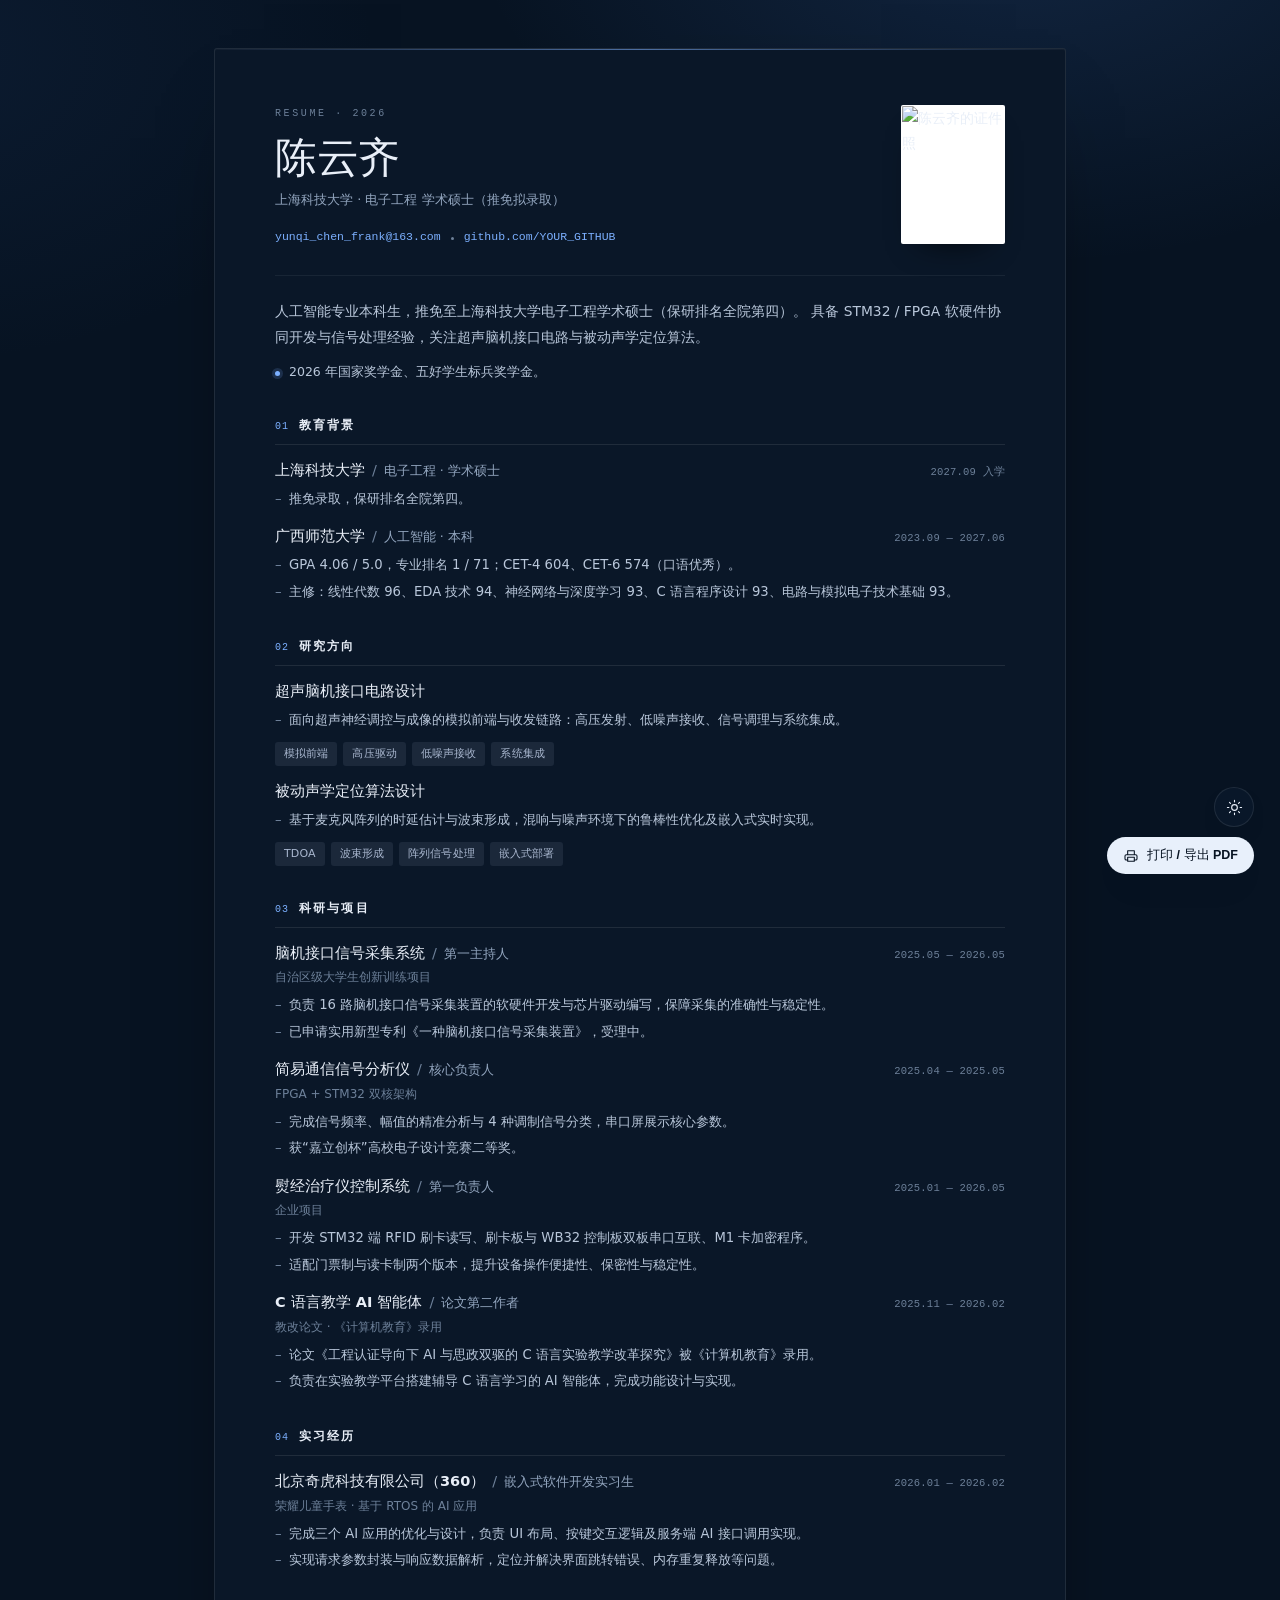
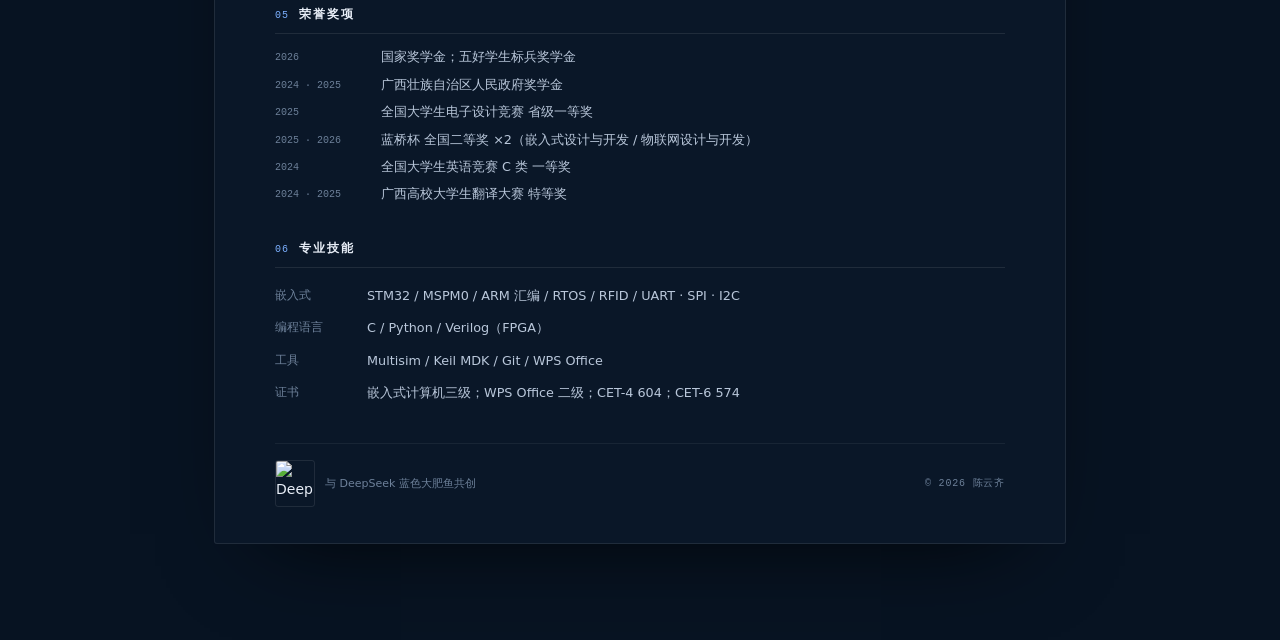
==== commit 6e67a563: "Add files via upload" ====
--- a/index.html
+++ b/index.html
@@ -3,472 +3,245 @@
 <head>
   <meta charset="utf-8" />
   <meta name="viewport" content="width=device-width, initial-scale=1" />
-  <title>陈云齐 | 嵌入式 × 人工智能</title>
-  <meta name="description" content="陈云齐的个人主页：广西师范大学人工智能专业 2023 级本科生，专注嵌入式软件、边缘 AI 与信号处理。" />
+  <title>陈云齐 | 简历 · 超声脑机接口 / 声学定位</title>
+  <meta name="description" content="陈云齐的简历：推免至上海科技大学电子工程学术硕士，研究方向为超声脑机接口电路设计与被动声学定位算法设计。" />
   <meta name="author" content="陈云齐" />
-  <meta name="theme-color" content="#060910" />
+  <meta name="theme-color" content="#071322" />
   <meta property="og:type" content="website" />
-  <meta property="og:title" content="陈云齐 | 嵌入式 × 人工智能" />
-  <meta property="og:description" content="广西师范大学人工智能专业 · 嵌入式软件 / 边缘 AI / 信号处理" />
-  <link rel="icon" href="data:image/svg+xml,%3Csvg xmlns='http://www.w3.org/2000/svg' viewBox='0 0 64 64'%3E%3Crect width='64' height='64' rx='14' fill='%230b1220'/%3E%3Ctext x='32' y='44' font-size='34' text-anchor='middle' fill='%2338e1c6' font-family='serif'%3E%E9%99%88%3C/text%3E%3C/svg%3E" />
+  <meta property="og:title" content="陈云齐 | 简历" />
+  <meta property="og:description" content="上海科技大学电子工程学硕（推免）· 超声脑机接口电路 / 被动声学定位算法" />
+  <link rel="icon" href="data:image/svg+xml,%3Csvg xmlns='http://www.w3.org/2000/svg' viewBox='0 0 64 64'%3E%3Crect width='64' height='64' rx='10' fill='%23071322'/%3E%3Ctext x='32' y='44' font-size='32' text-anchor='middle' fill='%237cb0ff' font-family='serif'%3E%E9%99%88%3C/text%3E%3C/svg%3E" />
   <script>document.documentElement.classList.add("js");</script>
+  <script>
+    (function () {
+      var theme = "dark";
+      var forced = null;
+      try {
+        forced = new URLSearchParams(location.search).get("theme");
+      } catch (e) {}
+      if (forced === "light" || forced === "dark") {
+        theme = forced;
+      } else {
+        try {
+          var saved = localStorage.getItem("yunqi-theme");
+          if (saved === "light" || saved === "dark") theme = saved;
+        } catch (e) {}
+      }
+      document.documentElement.dataset.theme = theme;
+    })();
+  </script>
   <link rel="stylesheet" href="styles.css" />
 </head>
 <body>
-  <a class="skip-link" href="#main">跳到主要内容</a>
-
-  <div class="backdrop" aria-hidden="true">
-    <div class="orb orb-a"></div>
-    <div class="orb orb-b"></div>
-    <div class="grid"></div>
+  <a class="skip-link" href="#resume">跳到简历正文</a>
+
+  <main class="page">
+    <article class="sheet" id="resume">
+      <!-- ============ 头部 ============ -->
+      <header class="resume-head">
+        <div class="head-main">
+          <p class="eyebrow">RESUME · 2026</p>
+          <h1>陈云齐</h1>
+          <p class="head-title">上海科技大学 · 电子工程 学术硕士（推免拟录取）</p>
+
+          <ul class="contact">
+            <li><a href="mailto:yunqi_chen_frank@163.com">yunqi_chen_frank@163.com</a></li>
+            <li><a href="https://github.com/YOUR_GITHUB" target="_blank" rel="noreferrer noopener">github.com/YOUR_GITHUB</a></li>
+          </ul>
+        </div>
+
+        <figure class="photo">
+          <img src="assets/photo.jpg" alt="陈云齐的证件照" width="900" height="1200" />
+        </figure>
+      </header>
+
+      <!-- ============ 概述 ============ -->
+      <p class="summary">
+        人工智能专业本科生，推免至上海科技大学电子工程学术硕士（保研排名全院第四）。
+        具备 STM32 / FPGA 软硬件协同开发与信号处理经验，关注超声脑机接口电路与被动声学定位算法。
+      </p>
+
+      <p class="now"><span class="dot"></span>2026 年国家奖学金、五好学生标兵奖学金。</p>
+
+      <!-- ============ 01 教育背景 ============ -->
+      <section class="block">
+        <h2><span class="no">01</span>教育背景</h2>
+
+        <div class="entry">
+          <div class="entry-head">
+            <h3>上海科技大学<span class="sep">/</span><span class="role">电子工程 · 学术硕士</span></h3>
+            <span class="date">2027.09 入学</span>
+          </div>
+          <ul class="bullets">
+            <li>推免录取，保研排名全院第四。</li>
+          </ul>
+        </div>
+
+        <div class="entry">
+          <div class="entry-head">
+            <h3>广西师范大学<span class="sep">/</span><span class="role">人工智能 · 本科</span></h3>
+            <span class="date">2023.09 — 2027.06</span>
+          </div>
+          <ul class="bullets">
+            <li>GPA 4.06 / 5.0，专业排名 1 / 71；CET-4 604、CET-6 574（口语优秀）。</li>
+            <li>主修：线性代数 96、EDA 技术 94、神经网络与深度学习 93、C 语言程序设计 93、电路与模拟电子技术基础 93。</li>
+          </ul>
+        </div>
+      </section>
+
+      <!-- ============ 02 研究方向 ============ -->
+      <section class="block">
+        <h2><span class="no">02</span>研究方向</h2>
+
+        <div class="entry">
+          <div class="entry-head">
+            <h3>超声脑机接口电路设计</h3>
+          </div>
+          <ul class="bullets">
+            <li>面向超声神经调控与成像的模拟前端与收发链路：高压发射、低噪声接收、信号调理与系统集成。</li>
+          </ul>
+          <ul class="tags">
+            <li>模拟前端</li><li>高压驱动</li><li>低噪声接收</li><li>系统集成</li>
+          </ul>
+        </div>
+
+        <div class="entry">
+          <div class="entry-head">
+            <h3>被动声学定位算法设计</h3>
+          </div>
+          <ul class="bullets">
+            <li>基于麦克风阵列的时延估计与波束形成，混响与噪声环境下的鲁棒性优化及嵌入式实时实现。</li>
+          </ul>
+          <ul class="tags">
+            <li>TDOA</li><li>波束形成</li><li>阵列信号处理</li><li>嵌入式部署</li>
+          </ul>
+        </div>
+      </section>
+
+      <!-- ============ 03 科研与项目 ============ -->
+      <section class="block">
+        <h2><span class="no">03</span>科研与项目</h2>
+
+        <div class="entry">
+          <div class="entry-head">
+            <h3>脑机接口信号采集系统<span class="sep">/</span><span class="role">第一主持人</span></h3>
+            <span class="date">2025.05 — 2026.05</span>
+          </div>
+          <p class="entry-sub">自治区级大学生创新训练项目</p>
+          <ul class="bullets">
+            <li>负责 16 路脑机接口信号采集装置的软硬件开发与芯片驱动编写，保障采集的准确性与稳定性。</li>
+            <li>已申请实用新型专利《一种脑机接口信号采集装置》，受理中。</li>
+          </ul>
+        </div>
+
+        <div class="entry">
+          <div class="entry-head">
+            <h3>简易通信信号分析仪<span class="sep">/</span><span class="role">核心负责人</span></h3>
+            <span class="date">2025.04 — 2025.05</span>
+          </div>
+          <p class="entry-sub">FPGA + STM32 双核架构</p>
+          <ul class="bullets">
+            <li>完成信号频率、幅值的精准分析与 4 种调制信号分类，串口屏展示核心参数。</li>
+            <li>获“嘉立创杯”高校电子设计竞赛二等奖。</li>
+          </ul>
+        </div>
+
+        <div class="entry">
+          <div class="entry-head">
+            <h3>熨经治疗仪控制系统<span class="sep">/</span><span class="role">第一负责人</span></h3>
+            <span class="date">2025.01 — 2026.05</span>
+          </div>
+          <p class="entry-sub">企业项目</p>
+          <ul class="bullets">
+            <li>开发 STM32 端 RFID 刷卡读写、刷卡板与 WB32 控制板双板串口互联、M1 卡加密程序。</li>
+            <li>适配门票制与读卡制两个版本，提升设备操作便捷性、保密性与稳定性。</li>
+          </ul>
+        </div>
+
+        <div class="entry">
+          <div class="entry-head">
+            <h3>C 语言教学 AI 智能体<span class="sep">/</span><span class="role">论文第二作者</span></h3>
+            <span class="date">2025.11 — 2026.02</span>
+          </div>
+          <p class="entry-sub">教改论文 · 《计算机教育》录用</p>
+          <ul class="bullets">
+            <li>论文《工程认证导向下 AI 与思政双驱的 C 语言实验教学改革探究》被《计算机教育》录用。</li>
+            <li>负责在实验教学平台搭建辅导 C 语言学习的 AI 智能体，完成功能设计与实现。</li>
+          </ul>
+        </div>
+      </section>
+
+      <!-- ============ 04 实习经历 ============ -->
+      <section class="block">
+        <h2><span class="no">04</span>实习经历</h2>
+
+        <div class="entry">
+          <div class="entry-head">
+            <h3>北京奇虎科技有限公司（360）<span class="sep">/</span><span class="role">嵌入式软件开发实习生</span></h3>
+            <span class="date">2026.01 — 2026.02</span>
+          </div>
+          <p class="entry-sub">荣耀儿童手表 · 基于 RTOS 的 AI 应用</p>
+          <ul class="bullets">
+            <li>完成三个 AI 应用的优化与设计，负责 UI 布局、按键交互逻辑及服务端 AI 接口调用实现。</li>
+            <li>实现请求参数封装与响应数据解析，定位并解决界面跳转错误、内存重复释放等问题。</li>
+          </ul>
+        </div>
+      </section>
+
+      <!-- ============ 05 荣誉奖项 ============ -->
+      <section class="block">
+        <h2><span class="no">05</span>荣誉奖项</h2>
+
+        <ul class="honor-list">
+          <li><span>2026</span><p>国家奖学金；五好学生标兵奖学金</p></li>
+          <li><span>2024 · 2025</span><p>广西壮族自治区人民政府奖学金</p></li>
+          <li><span>2025</span><p>全国大学生电子设计竞赛 省级一等奖</p></li>
+          <li><span>2025 · 2026</span><p>蓝桥杯 全国二等奖 ×2（嵌入式设计与开发 / 物联网设计与开发）</p></li>
+          <li><span>2024</span><p>全国大学生英语竞赛 C 类 一等奖</p></li>
+          <li><span>2024 · 2025</span><p>广西高校大学生翻译大赛 特等奖</p></li>
+        </ul>
+      </section>
+
+      <!-- ============ 06 专业技能 ============ -->
+      <section class="block">
+        <h2><span class="no">06</span>专业技能</h2>
+
+        <dl class="skill-list">
+          <div><dt>嵌入式</dt><dd>STM32 / MSPM0 / ARM 汇编 / RTOS / RFID / UART · SPI · I2C</dd></div>
+          <div><dt>编程语言</dt><dd>C / Python / Verilog（FPGA）</dd></div>
+          <div><dt>工具</dt><dd>Multisim / Keil MDK / Git / WPS Office</dd></div>
+          <div><dt>证书</dt><dd>嵌入式计算机三级；WPS Office 二级；CET-4 604；CET-6 574</dd></div>
+        </dl>
+      </section>
+
+      <footer class="sheet-foot">
+        <div class="credit">
+          <img src="assets/meme-web.png" alt="DeepSeek 蓝色大肥鱼表情包" width="40" height="47" loading="lazy" />
+          <p>与 DeepSeek 蓝色大肥鱼共创</p>
+        </div>
+        <p class="copyright">© <span id="year">2026</span> 陈云齐</p>
+      </footer>
+    </article>
+  </main>
+
+  <div class="toolbar">
+    <button class="theme-btn" id="themeToggle" type="button" aria-label="切换主题" aria-pressed="false">
+      <svg class="icon-sun" viewBox="0 0 24 24" aria-hidden="true">
+        <circle cx="12" cy="12" r="4" />
+        <path d="M12 2v2M12 20v2M2 12h2M20 12h2M4.9 4.9l1.4 1.4M17.7 17.7l1.4 1.4M19.1 4.9l-1.4 1.4M6.3 17.7l-1.4 1.4" />
+      </svg>
+      <svg class="icon-moon" viewBox="0 0 24 24" aria-hidden="true">
+        <path d="M20 14.5A8.5 8.5 0 0 1 9.5 4a8.5 8.5 0 1 0 10.5 10.5Z" />
+      </svg>
+    </button>
+
+    <button class="print-btn" id="printBtn" type="button">
+      <svg viewBox="0 0 24 24" aria-hidden="true"><path d="M7 9V4h10v5M7 18H5a2 2 0 0 1-2-2v-4a2 2 0 0 1 2-2h14a2 2 0 0 1 2 2v4a2 2 0 0 1-2 2h-2"/><path d="M7 14h10v6H7z"/></svg>
+      打印 / 导出 PDF
+    </button>
   </div>
 
-  <header class="site-header" id="siteHeader">
-    <div class="header-inner">
-      <a class="brand" href="#top" aria-label="回到顶部">
-        <span class="brand-mark">陈</span>
-        <span class="brand-text">陈云齐<small>Yunqi Chen</small></span>
-      </a>
-
-      <nav class="nav" id="navMenu" aria-label="主导航">
-        <a href="#about">关于</a>
-        <a href="#education">教育</a>
-        <a href="#projects">项目</a>
-        <a href="#honors">荣誉</a>
-        <a href="#experience">实习</a>
-        <a href="#skills">技能</a>
-        <a href="#contact">联系</a>
-      </nav>
-
-      <button class="nav-toggle" id="navToggle" aria-expanded="false" aria-controls="navMenu" aria-label="打开菜单">
-        <span></span><span></span><span></span>
-      </button>
-    </div>
-  </header>
-
-  <main id="main">
-    <!-- ============ HERO ============ -->
-    <section class="hero" id="top">
-      <div class="hero-copy">
-        <p class="eyebrow"><span class="dot"></span> HELLO, WORLD</p>
-
-        <h1 class="hero-title">
-          <span class="gradient-text">陈云齐</span>
-        </h1>
-
-        <p class="hero-role">人工智能 · 嵌入式系统 · 边缘智能</p>
-
-        <p class="hero-desc">
-          广西师范大学人工智能专业 2023 级本科生。喜欢把算法写进硅片：
-          做过 16 路脑机接口信号采集装置，也在 FPGA + STM32 双核架构上
-          做过通信信号分析仪。
-        </p>
-
-        <div class="hero-actions">
-          <a class="btn btn-primary" href="mailto:yunqi_chen_frank@163.com">
-            <svg viewBox="0 0 24 24" aria-hidden="true"><path d="M3 6.5A2.5 2.5 0 0 1 5.5 4h13A2.5 2.5 0 0 1 21 6.5v11a2.5 2.5 0 0 1-2.5 2.5h-13A2.5 2.5 0 0 1 3 17.5v-11Zm2.2-.2 6.8 5.1 6.8-5.1"/></svg>
-            发送邮件
-          </a>
-          <a class="btn btn-ghost" href="https://github.com/YOUR_GITHUB" target="_blank" rel="noreferrer noopener">
-            <svg viewBox="0 0 24 24" aria-hidden="true"><path d="M12 2a10 10 0 0 0-3.16 19.49c.5.09.68-.22.68-.48v-1.7c-2.78.6-3.37-1.34-3.37-1.34-.45-1.16-1.1-1.47-1.1-1.47-.9-.62.07-.6.07-.6 1 .07 1.53 1.03 1.53 1.03.88 1.52 2.32 1.08 2.88.83.09-.65.35-1.09.63-1.34-2.22-.25-4.56-1.11-4.56-4.95 0-1.09.39-1.98 1.03-2.68-.1-.25-.45-1.27.1-2.65 0 0 .84-.27 2.75 1.02a9.5 9.5 0 0 1 5 0c1.91-1.29 2.75-1.02 2.75-1.02.55 1.38.2 2.4.1 2.65.64.7 1.03 1.59 1.03 2.68 0 3.85-2.34 4.7-4.57 4.94.36.31.68.92.68 1.85v2.74c0 .27.18.58.69.48A10 10 0 0 0 12 2Z"/></svg>
-            GitHub
-          </a>
-        </div>
-
-        <ul class="hero-meta">
-          <li>广西师范大学</li>
-          <li>2023 级本科</li>
-          <li>中共党员</li>
-          <li>江西 · 南昌</li>
-        </ul>
-      </div>
-
-      <div class="hero-visual">
-        <div class="terminal" role="img" aria-label="个人信息的终端风格展示">
-          <div class="terminal-bar">
-            <span class="t-dot red"></span><span class="t-dot amber"></span><span class="t-dot green"></span>
-            <span class="t-title">yunqi@guangxi ~ %</span>
-          </div>
-          <div class="terminal-body">
-            <p><span class="prompt">$</span> whoami</p>
-            <p class="out">陈云齐 · 人工智能本科生</p>
-            <p><span class="prompt">$</span> cat focus.txt</p>
-            <p class="out">嵌入式软件 / 边缘 AI / 信号处理</p>
-            <p><span class="prompt">$</span> ./status --now</p>
-            <p class="out">GPA 4.06 · 专业排名 1/71</p>
-            <p class="out">蓝桥杯国家二等奖 ×2 · 电赛省一</p>
-            <p><span class="prompt">$</span> <span class="cursor" aria-hidden="true"></span></p>
-          </div>
-        </div>
-
-        <div class="chip-float chip-1">
-          <span class="pulse"></span> 正在寻找实习机会
-        </div>
-      </div>
-    </section>
-
-    <!-- ============ STATS ============ -->
-    <section class="stats" aria-label="关键数据">
-      <div class="stat" data-reveal>
-        <strong>4.06<small>/5.0</small></strong>
-        <span>GPA 绩点</span>
-      </div>
-      <div class="stat" data-reveal style="--delay:.08s">
-        <strong>1<small>/71</small></strong>
-        <span>专业排名</span>
-      </div>
-      <div class="stat" data-reveal style="--delay:.16s">
-        <strong>11</strong>
-        <span>竞赛奖项</span>
-      </div>
-      <div class="stat" data-reveal style="--delay:.24s">
-        <strong>4</strong>
-        <span>项目 / 论文 / 专利</span>
-      </div>
-    </section>
-
-    <!-- ============ ABOUT ============ -->
-    <section class="section" id="about">
-      <header class="section-head" data-reveal>
-        <span class="section-index">01</span>
-        <h2>关于我</h2>
-      </header>
-
-      <div class="about-grid">
-        <div class="about-text" data-reveal>
-          <p>
-            我是陈云齐，广西师范大学人工智能专业 2023 级本科生，专业排名
-            <strong>1/71</strong>，GPA <strong>4.06/5.0</strong>。我的兴趣落在
-            <strong>嵌入式软件</strong>与<strong>边缘智能</strong>的交叉处——
-            既愿意读数据手册、调时序，也愿意训练模型、分析信号。
-          </p>
-          <p>
-            在自治区级大创项目中，我作为第一主持人负责 16 路脑机接口信号采集
-            装置的软硬件开发，并申请了实用新型专利；在 FPV/通信信号分析仪项目
-            里，我用 FPGA + STM32 双核架构完成频率、幅值分析与 4 种调制信号识别。
-            我享受从电路到代码、从现象到根因的完整闭环。
-          </p>
-          <p>
-            我做过最“工程”的一件事，是在奇虎 360 基于 RTOS 做儿童手表的 AI 应用：
-            把服务端接口封装进资源受限的设备，定位界面跳转与内存重复释放问题。
-            这让我更确信：<em>好的嵌入式工程师，既要写得动上层逻辑，也要守得住底层边界。</em>
-          </p>
-        </div>
-
-        <aside class="about-card" data-reveal style="--delay:.1s">
-          <h3>Quick Facts</h3>
-          <dl class="facts">
-            <div><dt>方向</dt><dd>嵌入式软件 · 边缘 AI · 信号处理</dd></div>
-            <div><dt>学校</dt><dd>广西师范大学 · 人工智能</dd></div>
-            <div><dt>政治面貌</dt><dd>中共党员</dd></div>
-            <div><dt>英语</dt><dd>CET-4 604 / CET-6 574</dd></div>
-            <div><dt>邮箱</dt><dd><a href="mailto:yunqi_chen_frank@163.com">yunqi_chen_frank@163.com</a></dd></div>
-          </dl>
-        </aside>
-      </div>
-    </section>
-
-    <!-- ============ EDUCATION ============ -->
-    <section class="section" id="education">
-      <header class="section-head" data-reveal>
-        <span class="section-index">02</span>
-        <h2>教育经历</h2>
-      </header>
-
-      <article class="edu-card" data-reveal>
-        <div class="edu-top">
-          <div class="edu-logo" aria-hidden="true">GXNU</div>
-          <div class="edu-title">
-            <h3>广西师范大学</h3>
-            <p>人工智能 · 本科</p>
-          </div>
-          <span class="edu-date">2023.09 — 至今</span>
-        </div>
-
-        <div class="edu-metrics">
-          <div><span>GPA</span><strong>4.06 / 5.0</strong></div>
-          <div><span>专业排名</span><strong>1 / 71</strong></div>
-          <div><span>CET-4</span><strong>604</strong></div>
-          <div><span>CET-6</span><strong>574</strong></div>
-        </div>
-
-        <div class="edu-body">
-          <div>
-            <h4>主修课程</h4>
-            <ul class="course-list">
-              <li><span>线性代数</span><b>96</b></li>
-              <li><span>EDA 技术（FPGA 数字系统设计）</span><b>94</b></li>
-              <li><span>神经网络与深度学习</span><b>93</b></li>
-              <li><span>C 语言程序设计</span><b>93</b></li>
-              <li><span>电路与模拟电子技术基础</span><b>93</b></li>
-              <li><span>系统与数字信号处理</span><b>92</b></li>
-              <li><span>数字电子技术</span><b>90</b></li>
-            </ul>
-          </div>
-
-          <div>
-            <h4>奖学金与荣誉</h4>
-            <ul class="plain-list">
-              <li>广西壮族自治区人民政府奖学金（2024、2025）</li>
-              <li>广西师范大学五好学生标兵奖学金（2025）</li>
-              <li>广西师范大学五好学生标兵 / 五好学生（2025）</li>
-              <li>电子与信息工程学院优秀共青团员（2024）</li>
-              <li>电子与信息工程学院优秀学生干部（2025）</li>
-            </ul>
-          </div>
-        </div>
-      </article>
-    </section>
-
-    <!-- ============ PROJECTS ============ -->
-    <section class="section" id="projects">
-      <header class="section-head" data-reveal>
-        <span class="section-index">03</span>
-        <h2>科研与项目</h2>
-        <p class="section-note">从信号链到应用层，四个完整落地的项目</p>
-      </header>
-
-      <div class="project-grid">
-        <article class="project-card" data-reveal>
-          <div class="project-top">
-            <span class="project-no">01</span>
-            <span class="project-role">第一主持人</span>
-          </div>
-          <h3>脑机接口信号采集系统</h3>
-          <p class="project-meta">自治区级大学生创新训练项目 · 2025.05 — 2026.05</p>
-          <p class="project-desc">
-            负责 16 路脑机接口信号采集装置的软硬件开发，保障采集的准确性与稳定性；
-            完成芯片驱动编写与联调。项目已申请实用新型专利《一种脑机接口信号采集装置》，受理中。
-          </p>
-          <ul class="tags">
-            <li>STM32</li><li>ADC 信号链</li><li>硬件设计</li><li>专利</li>
-          </ul>
-        </article>
-
-        <article class="project-card" data-reveal style="--delay:.08s">
-          <div class="project-top">
-            <span class="project-no">02</span>
-            <span class="project-role">核心负责人</span>
-          </div>
-          <h3>简易通信信号分析仪</h3>
-          <p class="project-meta">FPGA + STM32 双核架构 · 2025.04 — 2025.05</p>
-          <p class="project-desc">
-            完成信号频率与幅值的精准分析，实现 4 种调制信号的精准分类，
-            并通过串口屏展示频率、幅值、调制类型等核心参数。获 2025 年“嘉立创杯”
-            桂林高校电子设计竞赛二等奖。
-          </p>
-          <ul class="tags">
-            <li>FPGA</li><li>STM32</li><li>数字信号处理</li><li>调制识别</li>
-          </ul>
-        </article>
-
-        <article class="project-card" data-reveal>
-          <div class="project-top">
-            <span class="project-no">03</span>
-            <span class="project-role">第一负责人</span>
-          </div>
-          <h3>熨经治疗仪控制系统</h3>
-          <p class="project-meta">桂林通天开泰生物科技有限公司 · 2025.01 — 2026.05</p>
-          <p class="project-desc">
-            负责 STM32 端 RFID 刷卡读写程序、STM32 刷卡板与 WB32 控制板双板串口互联、
-            RFID M1 卡简单加密程序开发；适配门票制与读卡制两个版本，提升设备便捷性、
-            保密性与稳定性。
-          </p>
-          <ul class="tags">
-            <li>STM32</li><li>RFID</li><li>UART</li><li>嵌入式软件</li>
-          </ul>
-        </article>
-
-        <article class="project-card" data-reveal style="--delay:.08s">
-          <div class="project-top">
-            <span class="project-no">04</span>
-            <span class="project-role">第二作者</span>
-          </div>
-          <h3>C 语言教学 AI 智能体</h3>
-          <p class="project-meta">教改论文 · 2025.11 — 2026.02</p>
-          <p class="project-desc">
-            论文《工程认证导向下 AI 与思政双驱的 C 语言实验教学改革探究》已投稿
-            《计算机教育》并被录用。负责在实验教学平台搭建 C 语言教学 AI 智能体，
-            完成辅导学习功能的设计。
-          </p>
-          <ul class="tags">
-            <li>LLM 智能体</li><li>Python</li><li>教学平台</li><li>论文</li>
-          </ul>
-        </article>
-      </div>
-    </section>
-
-    <!-- ============ HONORS ============ -->
-    <section class="section" id="honors">
-      <header class="section-head" data-reveal>
-        <span class="section-index">04</span>
-        <h2>竞赛荣誉</h2>
-        <p class="section-note">国家级 2 项 · 省级 5 项 · 其他 4 项</p>
-      </header>
-
-      <ul class="honor-list">
-        <li data-reveal>
-          <span class="honor-year">2026</span>
-          <span class="honor-name">第十七届蓝桥杯 · 嵌入式设计与开发</span>
-          <span class="badge badge-national">国家二等奖</span>
-        </li>
-        <li data-reveal>
-          <span class="honor-year">2026</span>
-          <span class="honor-name">第十七届蓝桥杯 · 物联网设计与开发</span>
-          <span class="badge badge-province">省级一等奖</span>
-        </li>
-        <li data-reveal>
-          <span class="honor-year">2025</span>
-          <span class="honor-name">第十六届蓝桥杯 · 嵌入式设计与开发</span>
-          <span class="badge badge-national">国家二等奖</span>
-        </li>
-        <li data-reveal>
-          <span class="honor-year">2025</span>
-          <span class="honor-name">全国大学生电子设计竞赛</span>
-          <span class="badge badge-province">省级一等奖</span>
-        </li>
-        <li data-reveal>
-          <span class="honor-year">2025</span>
-          <span class="honor-name">第七届国际青年人工智能大赛西部赛区 · 农业 AI 创新赛</span>
-          <span class="badge badge-province">省级二等奖</span>
-        </li>
-        <li data-reveal>
-          <span class="honor-year">2025</span>
-          <span class="honor-name">“嘉立创杯”桂林高校电子设计竞赛</span>
-          <span class="badge">二等奖</span>
-        </li>
-        <li data-reveal>
-          <span class="honor-year">2024</span>
-          <span class="honor-name">“嘉立创杯”四校联合电子设计竞赛</span>
-          <span class="badge">一等奖</span>
-        </li>
-        <li data-reveal>
-          <span class="honor-year">2024</span>
-          <span class="honor-name">全国大学生英语竞赛 C 类</span>
-          <span class="badge">一等奖</span>
-        </li>
-        <li data-reveal>
-          <span class="honor-year">2025</span>
-          <span class="honor-name">广西高校大学生翻译大赛</span>
-          <span class="badge">特等奖</span>
-        </li>
-        <li data-reveal>
-          <span class="honor-year">2024</span>
-          <span class="honor-name">广西高校大学生翻译大赛</span>
-          <span class="badge">特等奖</span>
-        </li>
-        <li data-reveal>
-          <span class="honor-year">2024</span>
-          <span class="honor-name">上海海思 MCU 开发者体验官 · 获邀华为开发者年度盛典</span>
-          <span class="badge">贡献奖 / 最佳活跃奖</span>
-        </li>
-      </ul>
-    </section>
-
-    <!-- ============ EXPERIENCE ============ -->
-    <section class="section" id="experience">
-      <header class="section-head" data-reveal>
-        <span class="section-index">05</span>
-        <h2>实习经历</h2>
-      </header>
-
-      <article class="exp-card" data-reveal>
-        <div class="exp-head">
-          <div>
-            <h3>北京奇虎科技有限公司（360）</h3>
-            <p>嵌入式软件开发工程师 · 实习</p>
-          </div>
-          <span class="exp-date">2026.01 — 2026.02</span>
-        </div>
-        <p class="exp-project">荣耀儿童手表 · 基于 RTOS 的 AI 应用</p>
-        <ul class="bullet-list">
-          <li>基于 RTOS 与现有 Demo 框架，完成三个 AI 应用的优化与设计；</li>
-          <li>负责 UI 布局、按键交互逻辑，以及服务端 AI 接口调用实现；</li>
-          <li>完成请求参数封装与响应数据解析，打通手表端 AI 调用链路；</li>
-          <li>定位并解决界面跳转错误、内存重复释放等问题，提升稳定性。</li>
-        </ul>
-        <ul class="tags">
-          <li>RTOS</li><li>C</li><li>AI 接口</li><li>问题定位</li>
-        </ul>
-      </article>
-    </section>
-
-    <!-- ============ SKILLS ============ -->
-    <section class="section" id="skills">
-      <header class="section-head" data-reveal>
-        <span class="section-index">06</span>
-        <h2>技能栈</h2>
-      </header>
-
-      <div class="skill-grid">
-        <div class="skill-card" data-reveal>
-          <h3><span class="skill-icon">◈</span> 嵌入式开发</h3>
-          <ul class="tags">
-            <li>STM32</li><li>MSPM0</li><li>ARM 汇编</li><li>RTOS</li>
-            <li>RFID / M1 卡</li><li>UART / SPI / I2C</li>
-          </ul>
-        </div>
-
-        <div class="skill-card" data-reveal style="--delay:.06s">
-          <h3><span class="skill-icon">◈</span> 编程语言</h3>
-          <ul class="tags">
-            <li>C</li><li>Python</li><li>Verilog / FPGA</li><li>ARM Assembly</li>
-          </ul>
-        </div>
-
-        <div class="skill-card" data-reveal style="--delay:.12s">
-          <h3><span class="skill-icon">◈</span> 工具与仿真</h3>
-          <ul class="tags">
-            <li>Multisim</li><li>Keil / MDK</li><li>WPS Office</li><li>Git / GitHub</li>
-          </ul>
-        </div>
-
-        <div class="skill-card" data-reveal style="--delay:.18s">
-          <h3><span class="skill-icon">◈</span> 证书与语言</h3>
-          <ul class="tags">
-            <li>嵌入式计算机三级</li><li>WPS Office 二级</li>
-            <li>CET-4 604</li><li>CET-6 574</li><li>英语口语优秀</li>
-          </ul>
-        </div>
-      </div>
-    </section>
-
-    <!-- ============ CONTACT ============ -->
-    <section class="section contact" id="contact">
-      <div class="contact-panel" data-reveal>
-        <p class="eyebrow"><span class="dot"></span> LET'S TALK</p>
-        <h2>一起做点<span class="gradient-text">有意思的硬件</span>？</h2>
-        <p class="contact-desc">
-          如果你在找嵌入式软件 / 边缘 AI 方向的实习生，或者只是想聊聊
-          STM32、FPGA 与信号处理，欢迎给我发邮件。
-        </p>
-
-        <div class="contact-actions">
-          <a class="btn btn-primary btn-lg" href="mailto:yunqi_chen_frank@163.com">
-            yunqi_chen_frank@163.com
-          </a>
-          <button class="btn btn-ghost btn-lg" id="copyEmail" data-email="yunqi_chen_frank@163.com">
-            复制邮箱
-          </button>
-        </div>
-
-        <div class="contact-links">
-          <a href="https://github.com/YOUR_GITHUB" target="_blank" rel="noreferrer noopener">GitHub</a>
-          <span class="sep">/</span>
-          <a href="mailto:yunqi_chen_frank@163.com">Email</a>
-          <span class="sep">/</span>
-          <span>中国 · 广西桂林</span>
-        </div>
-      </div>
-    </section>
-  </main>
-
-  <footer class="site-footer">
-    <p>© <span id="year">2026</span> 陈云齐 · 用 HTML / CSS / JavaScript 手写</p>
-    <p class="footer-sub">Hosted on GitHub Pages · 保持好奇，持续调试</p>
-  </footer>
-
-  <div class="toast" id="toast" role="status" aria-live="polite">邮箱已复制到剪贴板</div>
+  <div class="toast" id="toast" role="status" aria-live="polite">邮箱已复制</div>
 
   <script src="script.js"></script>
 </body>
--- a/styles.css
+++ b/styles.css
@@ -1,26 +1,40 @@
 /* ==========================================================================
-   陈云齐 · 个人主页
-   纯手写 CSS，无框架、无外部依赖
+   陈云齐 · 简历版个人主页
+   深蓝（默认） / 浅色学术（参考 SUIT Lab）双主题
+   打印：A4 白纸
    ========================================================================== */
 
-/* ---------- Design tokens ---------- */
 :root {
-  --bg: #060910;
-  --bg-soft: #0a101c;
-  --surface: rgba(255, 255, 255, 0.035);
-  --surface-2: rgba(255, 255, 255, 0.06);
-  --line: rgba(148, 163, 184, 0.16);
-  --line-strong: rgba(148, 163, 184, 0.28);
-  --ink: #e8eefb;
-  --muted: #94a3bd;
-  --muted-2: #6b7a96;
-  --teal: #38e1c6;
-  --blue: #7c9dff;
-  --violet: #b07cff;
-  --amber: #f5c26b;
-  --radius: 18px;
-  --radius-sm: 12px;
-  --max: 1120px;
+  color-scheme: dark;
+
+  --sheet: #0a1728;
+  --ink: #e9eff8;
+  --body: #b9c7da;
+  --muted: #93a6bf;
+  --muted-2: #6d8099;
+  --line: rgba(255, 255, 255, 0.09);
+  --line-soft: rgba(255, 255, 255, 0.06);
+  --accent: #7cb0ff;
+  --accent-soft: rgba(124, 176, 255, 0.16);
+  --badge-bg: rgba(148, 163, 184, 0.12);
+  --badge-ink: #a9b7cf;
+
+  --page-color: #071322;
+  --page-image: radial-gradient(
+      900px 600px at 80% -12%,
+      rgba(64, 116, 196, 0.2),
+      transparent 62%
+    ),
+    radial-gradient(800px 520px at -8% 6%, rgba(38, 76, 136, 0.14), transparent 60%);
+
+  --sheet-shadow: 0 40px 90px -50px rgba(0, 0, 0, 0.9),
+    0 1px 0 rgba(255, 255, 255, 0.03) inset;
+  --btn-bg: #e8f0fb;
+  --btn-ink: #071322;
+  --toast-bg: rgba(10, 24, 43, 0.96);
+  --toast-ink: #cfe2f8;
+  --tool-bg: rgba(10, 24, 43, 0.92);
+
   --font: "Inter", "PingFang SC", "HarmonyOS Sans SC", "Microsoft YaHei",
     "Noto Sans SC", system-ui, -apple-system, sans-serif;
   --mono: "JetBrains Mono", "Cascadia Code", "SF Mono", Consolas,
@@ -28,7 +42,34 @@
   --ease: cubic-bezier(0.22, 1, 0.36, 1);
 }
 
-/* ---------- Reset ---------- */
+/* 浅色学术主题：参考 SUIT Lab / Hugo Academic 的配色与组件 */
+:root[data-theme="light"] {
+  color-scheme: light;
+
+  --sheet: #ffffff;
+  --ink: rgba(0, 0, 0, 0.87);
+  --body: rgba(0, 0, 0, 0.72);
+  --muted: rgba(0, 0, 0, 0.6);
+  --muted-2: rgba(0, 0, 0, 0.5);
+  --line: rgba(0, 0, 0, 0.12);
+  --line-soft: rgba(0, 0, 0, 0.07);
+  --accent: #1565c0;
+  --accent-soft: rgba(21, 101, 192, 0.12);
+  --badge-bg: rgba(0, 0, 0, 0.05);
+  --badge-ink: rgba(0, 0, 0, 0.72);
+
+  --page-color: #f7f7f7;
+  --page-image: none;
+
+  --sheet-shadow: 0 1px 3px rgba(0, 0, 0, 0.06),
+    0 14px 30px -22px rgba(0, 0, 0, 0.28);
+  --btn-bg: #1565c0;
+  --btn-ink: #ffffff;
+  --toast-bg: #ffffff;
+  --toast-ink: rgba(0, 0, 0, 0.8);
+  --tool-bg: #ffffff;
+}
+
 *,
 *::before,
 *::after {
@@ -37,35 +78,29 @@
 
 html {
   scroll-behavior: smooth;
-  scroll-padding-top: 88px;
 }
 
 body {
   margin: 0;
-  background: var(--bg);
+  background-color: var(--page-color);
+  background-image: var(--page-image);
+  background-attachment: fixed;
   color: var(--ink);
   font-family: var(--font);
-  font-size: 16px;
+  font-size: 14px;
   line-height: 1.75;
   -webkit-font-smoothing: antialiased;
   text-rendering: optimizeLegibility;
-  overflow-x: hidden;
-}
-
-img,
-svg {
-  display: block;
-  max-width: 100%;
 }
 
 h1,
 h2,
 h3,
-h4,
 p,
 ul,
 dl,
-dd {
+dd,
+figure {
   margin: 0;
 }
 
@@ -79,21 +114,19 @@
   text-decoration: none;
 }
 
-button {
-  font: inherit;
-  color: inherit;
-  cursor: pointer;
+img {
+  display: block;
+  max-width: 100%;
 }
 
 ::selection {
-  background: rgba(56, 225, 198, 0.28);
+  background: rgba(124, 176, 255, 0.3);
   color: #fff;
 }
 
 :focus-visible {
-  outline: 2px solid var(--teal);
+  outline: 2px solid var(--accent);
   outline-offset: 3px;
-  border-radius: 6px;
 }
 
 .skip-link {
@@ -102,10 +135,10 @@
   top: -60px;
   z-index: 100;
   padding: 10px 16px;
-  border-radius: 10px;
-  background: var(--teal);
-  color: #04120f;
-  font-weight: 600;
+  border-radius: 4px;
+  background: var(--ink);
+  color: var(--page-color);
+  font-size: 13px;
   transition: top 0.2s var(--ease);
 }
 
@@ -113,1126 +146,431 @@
   top: 16px;
 }
 
-/* ---------- Background ---------- */
-.backdrop {
-  position: fixed;
-  inset: 0;
-  z-index: -1;
-  overflow: hidden;
-  pointer-events: none;
-}
-
-.orb {
+/* ---------- 纸张 ---------- */
+.page {
+  max-width: 900px;
+  margin: 0 auto;
+  padding: 48px 24px 96px;
+}
+
+.sheet {
+  position: relative;
+  padding: 56px 60px 36px;
+  background: var(--sheet);
+  border: 1px solid var(--line);
+  border-radius: 3px;
+  box-shadow: var(--sheet-shadow);
+}
+
+.sheet::before {
+  content: "";
   position: absolute;
+  inset: 0 0 auto 0;
+  height: 1px;
+  background: linear-gradient(90deg, transparent, rgba(124, 176, 255, 0.55), transparent);
+}
+
+:root[data-theme="light"] .sheet::before {
+  display: none;
+}
+
+/* ---------- 头部 ---------- */
+.resume-head {
+  display: grid;
+  grid-template-columns: minmax(0, 1fr) 104px;
+  gap: 40px;
+  align-items: start;
+}
+
+.eyebrow {
+  font-family: var(--mono);
+  font-size: 10px;
+  letter-spacing: 0.26em;
+  color: var(--muted-2);
+}
+
+.resume-head h1 {
+  margin-top: 12px;
+  font-size: 42px;
+  font-weight: 500;
+  line-height: 1.1;
+  letter-spacing: -0.01em;
+}
+
+.head-title {
+  margin-top: 8px;
+  font-size: 13px;
+  color: var(--muted);
+}
+
+.contact {
+  display: flex;
+  flex-wrap: wrap;
+  gap: 6px 0;
+  margin-top: 16px;
+  font-family: var(--mono);
+  font-size: 11.5px;
+  color: var(--muted-2);
+}
+
+.contact li {
+  display: flex;
+  align-items: center;
+}
+
+.contact li + li::before {
+  content: "";
+  width: 3px;
+  height: 3px;
+  margin: 0 10px;
   border-radius: 50%;
-  filter: blur(90px);
-  opacity: 0.42;
-}
-
-.orb-a {
-  width: 620px;
-  height: 620px;
-  top: -240px;
-  left: -120px;
-  background: radial-gradient(circle at 30% 30%, #1b6d63, transparent 68%);
-}
-
-.orb-b {
-  width: 700px;
-  height: 700px;
-  top: -180px;
-  right: -260px;
-  background: radial-gradient(circle at 60% 40%, #25316e, transparent 68%);
-}
-
-.grid {
+  background: var(--muted-2);
+}
+
+.contact a {
+  color: var(--accent);
+  border-bottom: 1px solid transparent;
+  transition: color 0.2s var(--ease), border-color 0.2s var(--ease);
+}
+
+.contact a:hover {
+  border-bottom-color: currentColor;
+}
+
+.photo img {
+  width: 104px;
+  height: auto;
+  aspect-ratio: 3 / 4;
+  object-fit: cover;
+  border-radius: 2px;
+  border: 1px solid var(--line);
+  background: #fff;
+  box-shadow: 0 16px 32px -20px rgba(0, 0, 0, 0.9);
+}
+
+/* ---------- 概述 ---------- */
+.summary {
+  margin-top: 26px;
+  padding-top: 22px;
+  border-top: 1px solid var(--line-soft);
+  font-size: 13.8px;
+  line-height: 1.95;
+  color: var(--body);
+}
+
+.now {
+  display: flex;
+  align-items: baseline;
+  gap: 9px;
+  margin-top: 10px;
+  font-size: 12.5px;
+  color: var(--body);
+}
+
+.dot {
+  flex: none;
+  width: 5px;
+  height: 5px;
+  border-radius: 50%;
+  background: var(--accent);
+  box-shadow: 0 0 0 3px var(--accent-soft);
+}
+
+/* ---------- 区块 ---------- */
+.block {
+  margin-top: 32px;
+}
+
+.block h2 {
+  display: flex;
+  align-items: baseline;
+  gap: 10px;
+  padding-bottom: 8px;
+  border-bottom: 1px solid var(--line);
+  font-size: 12px;
+  font-weight: 600;
+  letter-spacing: 0.18em;
+  color: var(--ink);
+}
+
+.block h2 .no {
+  font-family: var(--mono);
+  font-size: 10px;
+  font-weight: 400;
+  letter-spacing: 0.1em;
+  color: var(--accent);
+}
+
+.entry {
+  margin-top: 15px;
+}
+
+.entry-head {
+  display: flex;
+  align-items: baseline;
+  justify-content: space-between;
+  gap: 16px;
+}
+
+.entry-head h3 {
+  font-size: 14.5px;
+  font-weight: 550;
+  line-height: 1.5;
+}
+
+.entry-head h3 .role {
+  font-size: 12.5px;
+  font-weight: 400;
+  color: var(--muted);
+}
+
+.sep {
+  margin: 0 7px;
+  font-weight: 400;
+  color: var(--muted-2);
+}
+
+.date {
+  flex: none;
+  font-family: var(--mono);
+  font-size: 10.5px;
+  letter-spacing: 0.02em;
+  color: var(--muted-2);
+  white-space: nowrap;
+}
+
+.entry-sub {
+  margin-top: 3px;
+  font-size: 12px;
+  color: var(--muted-2);
+}
+
+.bullets {
+  margin-top: 5px;
+}
+
+.bullets li {
+  position: relative;
+  padding-left: 14px;
+  font-size: 13.2px;
+  line-height: 1.85;
+  color: var(--body);
+}
+
+.bullets li + li {
+  margin-top: 2px;
+}
+
+.bullets li::before {
+  content: "–";
   position: absolute;
-  inset: 0;
-  background-image: linear-gradient(rgba(148, 163, 184, 0.055) 1px, transparent 1px),
-    linear-gradient(90deg, rgba(148, 163, 184, 0.055) 1px, transparent 1px);
-  background-size: 64px 64px;
-  mask-image: radial-gradient(ellipse 85% 55% at 50% 0%, #000 35%, transparent 85%);
-  -webkit-mask-image: radial-gradient(ellipse 85% 55% at 50% 0%, #000 35%, transparent 85%);
-}
-
-/* ---------- Header ---------- */
-.site-header {
-  position: sticky;
-  top: 0;
-  z-index: 50;
-  border-bottom: 1px solid transparent;
-  transition: background 0.3s var(--ease), border-color 0.3s var(--ease),
-    backdrop-filter 0.3s var(--ease);
-}
-
-.site-header.scrolled {
-  background: rgba(6, 9, 16, 0.72);
-  backdrop-filter: saturate(160%) blur(14px);
-  -webkit-backdrop-filter: saturate(160%) blur(14px);
-  border-bottom-color: var(--line);
-}
-
-.header-inner {
-  max-width: var(--max);
-  margin: 0 auto;
-  padding: 0 24px;
-  height: 72px;
+  left: 0;
+  color: var(--muted-2);
+}
+
+/* ---------- 关键词标签（参考 SUIT Lab 的 badge） ---------- */
+.tags {
+  display: flex;
+  flex-wrap: wrap;
+  gap: 6px;
+  margin-top: 10px;
+}
+
+.tags li {
+  padding: 3px 9px;
+  border-radius: 3px;
+  background: var(--badge-bg);
+  color: var(--badge-ink);
+  font-size: 11px;
+  line-height: 1.6;
+  letter-spacing: 0.01em;
+}
+
+/* ---------- 荣誉 ---------- */
+.honor-list {
+  display: grid;
+  grid-template-columns: 1fr;
+  gap: 5px;
+  margin-top: 12px;
+  max-width: 640px;
+}
+
+.honor-list li {
+  display: grid;
+  grid-template-columns: 96px 1fr;
+  gap: 10px;
+  font-size: 12.8px;
+  line-height: 1.75;
+  color: var(--body);
+}
+
+.honor-list span {
+  font-family: var(--mono);
+  font-size: 10px;
+  color: var(--muted-2);
+  padding-top: 3px;
+  white-space: nowrap;
+}
+
+/* ---------- 技能 ---------- */
+.skill-list {
+  margin-top: 12px;
+}
+
+.skill-list > div {
+  display: grid;
+  grid-template-columns: 80px 1fr;
+  gap: 12px;
+  padding: 5px 0;
+}
+
+.skill-list dt {
+  font-size: 12px;
+  color: var(--muted-2);
+}
+
+.skill-list dd {
+  font-size: 12.8px;
+  color: var(--body);
+}
+
+/* ---------- 页脚 ---------- */
+.sheet-foot {
   display: flex;
   align-items: center;
   justify-content: space-between;
-  gap: 24px;
-}
-
-.brand {
-  display: inline-flex;
+  gap: 20px;
+  flex-wrap: wrap;
+  margin-top: 34px;
+  padding-top: 16px;
+  border-top: 1px solid var(--line-soft);
+}
+
+.credit {
+  display: flex;
   align-items: center;
-  gap: 12px;
-}
-
-.brand-mark {
+  gap: 10px;
+}
+
+.credit img {
+  width: 40px;
+  height: auto;
+  border-radius: 3px;
+  border: 1px solid var(--line);
+}
+
+.credit p {
+  font-size: 11px;
+  color: var(--muted-2);
+}
+
+.copyright {
+  font-family: var(--mono);
+  font-size: 10px;
+  letter-spacing: 0.08em;
+  color: var(--muted-2);
+}
+
+/* ---------- 工具栏：主题 + 打印 ---------- */
+.toolbar {
+  position: fixed;
+  right: 26px;
+  bottom: 26px;
+  z-index: 60;
+  display: flex;
+  flex-direction: column;
+  align-items: flex-end;
+  gap: 10px;
+}
+
+.theme-btn {
   display: grid;
   place-items: center;
-  width: 38px;
-  height: 38px;
-  border-radius: 11px;
-  background: linear-gradient(140deg, rgba(56, 225, 198, 0.22), rgba(124, 157, 255, 0.18));
-  border: 1px solid rgba(56, 225, 198, 0.4);
-  color: var(--teal);
-  font-weight: 700;
-  font-size: 18px;
-  box-shadow: 0 0 22px rgba(56, 225, 198, 0.16);
-}
-
-.brand-text {
-  display: flex;
-  flex-direction: column;
-  line-height: 1.15;
-  font-weight: 650;
-  letter-spacing: 0.02em;
-}
-
-.brand-text small {
-  font-family: var(--mono);
-  font-size: 10px;
-  font-weight: 400;
-  letter-spacing: 0.16em;
-  color: var(--muted-2);
-  text-transform: uppercase;
-}
-
-.nav {
-  display: flex;
-  align-items: center;
-  gap: 4px;
-}
-
-.nav a {
-  position: relative;
-  padding: 8px 12px;
-  border-radius: 8px;
-  font-size: 14px;
-  color: var(--muted);
-  transition: color 0.2s var(--ease), background 0.2s var(--ease);
-}
-
-.nav a:hover {
-  color: var(--ink);
-  background: var(--surface);
-}
-
-.nav a.active {
-  color: var(--ink);
-}
-
-.nav a.active::after {
-  content: "";
-  position: absolute;
-  left: 12px;
-  right: 12px;
-  bottom: 2px;
-  height: 2px;
-  border-radius: 2px;
-  background: linear-gradient(90deg, var(--teal), var(--blue));
-}
-
-.nav-toggle {
-  display: none;
-  width: 42px;
-  height: 42px;
+  width: 40px;
+  height: 40px;
   padding: 0;
   border: 1px solid var(--line);
-  border-radius: 10px;
-  background: var(--surface);
-}
-
-.nav-toggle span {
-  display: block;
-  width: 18px;
-  height: 1.6px;
-  margin: 4px auto;
-  border-radius: 2px;
-  background: var(--ink);
-  transition: transform 0.25s var(--ease), opacity 0.2s var(--ease);
-}
-
-/* ---------- Layout ---------- */
-main {
-  max-width: var(--max);
-  margin: 0 auto;
-  padding: 0 24px;
-}
-
-.section {
-  padding: 88px 0 8px;
-}
-
-.section-head {
-  display: flex;
-  align-items: baseline;
-  gap: 16px;
-  flex-wrap: wrap;
-  margin-bottom: 36px;
-}
-
-.section-index {
-  font-family: var(--mono);
-  font-size: 13px;
-  letter-spacing: 0.1em;
-  color: var(--teal);
-  padding: 2px 8px;
-  border: 1px solid rgba(56, 225, 198, 0.28);
-  border-radius: 6px;
-  background: rgba(56, 225, 198, 0.06);
-}
-
-.section-head h2 {
-  font-size: clamp(26px, 3.4vw, 34px);
-  font-weight: 680;
-  letter-spacing: -0.02em;
-  line-height: 1.2;
-}
-
-.section-note {
-  font-size: 14px;
-  color: var(--muted-2);
-  margin-left: auto;
-}
-
-/* ---------- Hero ---------- */
-.hero {
-  display: grid;
-  grid-template-columns: 1.05fr 0.95fr;
-  gap: 56px;
-  align-items: center;
-  min-height: calc(100vh - 72px);
-  padding: 72px 0 56px;
-}
-
-.eyebrow {
-  display: inline-flex;
-  align-items: center;
-  gap: 9px;
-  font-family: var(--mono);
-  font-size: 12px;
-  letter-spacing: 0.22em;
-  color: var(--muted);
-}
-
-.dot {
-  width: 6px;
-  height: 6px;
   border-radius: 50%;
-  background: var(--teal);
-  box-shadow: 0 0 0 4px rgba(56, 225, 198, 0.14);
-  animation: pulse 2.6s ease-in-out infinite;
-}
-
-@keyframes pulse {
-  0%,
-  100% {
-    box-shadow: 0 0 0 4px rgba(56, 225, 198, 0.14);
-  }
-  50% {
-    box-shadow: 0 0 0 9px rgba(56, 225, 198, 0.02);
-  }
-}
-
-.hero-title {
-  margin: 18px 0 10px;
-  font-size: clamp(56px, 9vw, 96px);
-  font-weight: 750;
-  line-height: 0.98;
-  letter-spacing: -0.04em;
-}
-
-.gradient-text {
-  background: linear-gradient(105deg, #ffffff 8%, var(--teal) 42%, var(--blue) 78%, var(--violet));
-  -webkit-background-clip: text;
-  background-clip: text;
-  color: transparent;
-}
-
-.hero-role {
-  font-size: clamp(16px, 2vw, 19px);
-  font-weight: 550;
-  letter-spacing: 0.04em;
-  color: var(--teal);
-}
-
-.hero-desc {
-  max-width: 33em;
-  margin-top: 20px;
-  color: var(--muted);
-  font-size: 16.5px;
-}
-
-.hero-actions {
-  display: flex;
-  flex-wrap: wrap;
-  gap: 12px;
-  margin-top: 30px;
-}
-
-.btn {
-  display: inline-flex;
-  align-items: center;
-  justify-content: center;
-  gap: 9px;
-  padding: 12px 20px;
-  border-radius: 11px;
-  border: 1px solid transparent;
-  font-size: 14.5px;
-  font-weight: 600;
-  letter-spacing: 0.01em;
-  transition: transform 0.22s var(--ease), background 0.22s var(--ease),
-    border-color 0.22s var(--ease), box-shadow 0.22s var(--ease);
-}
-
-.btn svg {
+  background: var(--tool-bg);
+  color: var(--ink);
+  box-shadow: 0 10px 24px -16px rgba(0, 0, 0, 0.75);
+  transition: transform 0.22s var(--ease), border-color 0.22s var(--ease),
+    color 0.22s var(--ease);
+}
+
+.theme-btn:hover {
+  transform: translateY(-2px);
+  border-color: var(--accent);
+  color: var(--accent);
+}
+
+.theme-btn svg {
   width: 17px;
   height: 17px;
   fill: none;
   stroke: currentColor;
-  stroke-width: 1.7;
+  stroke-width: 1.6;
   stroke-linecap: round;
   stroke-linejoin: round;
 }
 
-.btn-primary {
-  background: linear-gradient(135deg, rgba(56, 225, 198, 0.95), rgba(96, 197, 255, 0.9));
-  color: #04140f;
-  box-shadow: 0 10px 30px -12px rgba(56, 225, 198, 0.55);
-}
-
-.btn-primary:hover {
-  transform: translateY(-2px);
-  box-shadow: 0 16px 36px -12px rgba(56, 225, 198, 0.7);
-}
-
-.btn-ghost {
-  border-color: var(--line-strong);
-  background: var(--surface);
-  color: var(--ink);
-}
-
-.btn-ghost:hover {
-  transform: translateY(-2px);
-  border-color: rgba(56, 225, 198, 0.5);
-  background: rgba(56, 225, 198, 0.08);
-}
-
-.btn-lg {
-  padding: 15px 26px;
-  font-size: 15.5px;
-}
-
-.hero-meta {
-  display: flex;
-  flex-wrap: wrap;
-  gap: 8px 20px;
-  margin-top: 34px;
-  font-size: 13px;
-  color: var(--muted-2);
-}
-
-.hero-meta li {
-  position: relative;
-  padding-left: 16px;
-}
-
-.hero-meta li::before {
-  content: "";
-  position: absolute;
-  left: 0;
-  top: 50%;
-  width: 5px;
-  height: 5px;
-  margin-top: -2.5px;
-  border-radius: 50%;
-  background: rgba(148, 163, 184, 0.45);
-}
-
-/* Terminal */
-.hero-visual {
-  position: relative;
-}
-
-.terminal {
-  border-radius: 16px;
-  border: 1px solid var(--line);
-  background: linear-gradient(170deg, rgba(16, 24, 40, 0.92), rgba(8, 12, 22, 0.96));
-  box-shadow: 0 30px 70px -30px rgba(0, 0, 0, 0.9),
-    0 0 0 1px rgba(255, 255, 255, 0.02) inset;
-  overflow: hidden;
-  transform: perspective(1200px) rotateY(-4deg) rotateX(2deg);
-  transition: transform 0.5s var(--ease);
-}
-
-.terminal:hover {
-  transform: perspective(1200px) rotateY(0deg) rotateX(0deg) translateY(-4px);
-}
-
-.terminal-bar {
-  display: flex;
-  align-items: center;
-  gap: 7px;
-  padding: 12px 16px;
-  border-bottom: 1px solid var(--line);
-  background: rgba(255, 255, 255, 0.025);
-}
-
-.t-dot {
-  width: 10px;
-  height: 10px;
-  border-radius: 50%;
-}
-
-.t-dot.red {
-  background: #ff5f57;
-}
-.t-dot.amber {
-  background: #febc2e;
-}
-.t-dot.green {
-  background: #28c840;
-}
-
-.t-title {
-  margin-left: 8px;
-  font-family: var(--mono);
-  font-size: 11.5px;
-  color: var(--muted-2);
-  letter-spacing: 0.04em;
-}
-
-.terminal-body {
-  padding: 22px 22px 26px;
-  font-family: var(--mono);
-  font-size: 13.5px;
-  line-height: 2;
-}
-
-.terminal-body p {
-  white-space: pre-wrap;
-  word-break: break-word;
-}
-
-.prompt {
-  color: var(--teal);
-  margin-right: 8px;
-}
-
-.out {
-  color: #b8c6e0;
-  padding-left: 18px;
-}
-
-.cursor {
-  display: inline-block;
-  width: 8px;
-  height: 15px;
-  vertical-align: -2px;
-  background: var(--teal);
-  animation: blink 1.1s steps(2, start) infinite;
-}
-
-@keyframes blink {
-  50% {
-    opacity: 0;
-  }
-}
-
-.chip-float {
-  position: absolute;
-  right: -12px;
-  bottom: -18px;
+.theme-btn .icon-moon,
+.theme-btn .icon-sun {
+  display: none;
+}
+
+:root:not([data-theme="light"]) .theme-btn .icon-sun {
+  display: block;
+}
+
+:root[data-theme="light"] .theme-btn .icon-moon {
+  display: block;
+}
+
+.print-btn {
   display: inline-flex;
   align-items: center;
-  gap: 9px;
+  gap: 8px;
   padding: 10px 16px;
+  border: 0;
   border-radius: 999px;
-  border: 1px solid rgba(56, 225, 198, 0.32);
-  background: rgba(8, 14, 24, 0.92);
-  backdrop-filter: blur(10px);
+  background: var(--btn-bg);
+  color: var(--btn-ink);
   font-size: 12.5px;
-  color: #cfe9e1;
-  box-shadow: 0 14px 34px -18px rgba(0, 0, 0, 0.9);
-}
-
-.pulse {
-  width: 7px;
-  height: 7px;
-  border-radius: 50%;
-  background: var(--teal);
-  box-shadow: 0 0 0 0 rgba(56, 225, 198, 0.5);
-  animation: ring 2s infinite;
-}
-
-@keyframes ring {
-  0% {
-    box-shadow: 0 0 0 0 rgba(56, 225, 198, 0.45);
-  }
-  70% {
-    box-shadow: 0 0 0 9px rgba(56, 225, 198, 0);
-  }
-  100% {
-    box-shadow: 0 0 0 0 rgba(56, 225, 198, 0);
-  }
-}
-
-/* ---------- Stats ---------- */
-.stats {
-  display: grid;
-  grid-template-columns: repeat(4, 1fr);
-  margin: 28px 0 0;
-  border: 1px solid var(--line);
-  border-radius: var(--radius);
-  background: linear-gradient(180deg, rgba(255, 255, 255, 0.045), rgba(255, 255, 255, 0.015));
-  overflow: hidden;
-}
-
-.stat {
-  padding: 26px 22px;
-  border-right: 1px solid var(--line);
-  transition: background 0.3s var(--ease);
-}
-
-.stat:last-child {
-  border-right: 0;
-}
-
-.stat:hover {
-  background: rgba(56, 225, 198, 0.05);
-}
-
-.stat strong {
-  display: block;
-  font-size: clamp(28px, 3.4vw, 38px);
-  font-weight: 720;
-  letter-spacing: -0.03em;
-  line-height: 1.1;
-  background: linear-gradient(120deg, #fff, #9fe9dd);
-  -webkit-background-clip: text;
-  background-clip: text;
-  color: transparent;
-}
-
-.stat strong small {
-  font-size: 0.46em;
-  font-weight: 500;
-  letter-spacing: 0;
-  color: var(--muted-2);
-  -webkit-text-fill-color: var(--muted-2);
-  margin-left: 2px;
-}
-
-.stat span {
-  display: block;
-  margin-top: 6px;
-  font-size: 12.5px;
-  letter-spacing: 0.06em;
-  color: var(--muted-2);
-}
-
-/* ---------- About ---------- */
-.about-grid {
-  display: grid;
-  grid-template-columns: 1.45fr 0.9fr;
-  gap: 32px;
-  align-items: start;
-}
-
-.about-text p {
-  color: #b7c3da;
-  font-size: 16px;
-  line-height: 1.9;
-}
-
-.about-text p + p {
-  margin-top: 18px;
-}
-
-.about-text strong {
-  color: var(--ink);
-  font-weight: 600;
-  box-shadow: inset 0 -0.45em 0 rgba(56, 225, 198, 0.13);
-}
-
-.about-text em {
-  font-style: normal;
-  color: var(--teal);
-}
-
-.about-card {
-  border: 1px solid var(--line);
-  border-radius: var(--radius);
-  padding: 24px;
-  background: var(--surface);
-}
-
-.about-card h3 {
-  font-family: var(--mono);
-  font-size: 12px;
-  font-weight: 500;
-  letter-spacing: 0.16em;
-  text-transform: uppercase;
-  color: var(--muted-2);
-  margin-bottom: 18px;
-}
-
-.facts > div {
-  display: grid;
-  grid-template-columns: 72px 1fr;
-  gap: 12px;
-  padding: 11px 0;
-  border-top: 1px dashed rgba(148, 163, 184, 0.14);
-  font-size: 13.5px;
-}
-
-.facts > div:first-child {
-  border-top: 0;
-}
-
-.facts dt {
-  color: var(--muted-2);
-}
-
-.facts dd {
-  color: #cbd6ea;
-}
-
-.facts a {
-  color: var(--teal);
-  word-break: break-all;
-}
-
-/* ---------- Education ---------- */
-.edu-card {
-  position: relative;
-  border: 1px solid var(--line);
-  border-radius: var(--radius);
-  background: linear-gradient(180deg, rgba(255, 255, 255, 0.05), rgba(255, 255, 255, 0.015));
-  padding: 32px;
-  overflow: hidden;
-}
-
-.edu-card::before {
-  content: "";
-  position: absolute;
-  inset: 0 0 auto 0;
-  height: 1px;
-  background: linear-gradient(90deg, transparent, var(--teal), var(--blue), transparent);
-  opacity: 0.7;
-}
-
-.edu-top {
-  display: flex;
-  align-items: center;
-  gap: 16px;
-  flex-wrap: wrap;
-}
-
-.edu-logo {
-  display: grid;
-  place-items: center;
-  width: 54px;
-  height: 54px;
-  border-radius: 14px;
-  border: 1px solid rgba(124, 157, 255, 0.3);
-  background: rgba(124, 157, 255, 0.1);
-  font-family: var(--mono);
-  font-size: 12px;
-  letter-spacing: 0.08em;
-  color: #b9c9ff;
-}
-
-.edu-title h3 {
-  font-size: 20px;
-  font-weight: 650;
-  letter-spacing: -0.01em;
-}
-
-.edu-title p {
-  font-size: 13.5px;
-  color: var(--muted);
-}
-
-.edu-date {
-  margin-left: auto;
-  font-family: var(--mono);
-  font-size: 12.5px;
-  color: var(--muted-2);
-}
-
-.edu-metrics {
-  display: grid;
-  grid-template-columns: repeat(4, 1fr);
-  gap: 12px;
-  margin: 26px 0 28px;
-}
-
-.edu-metrics > div {
-  padding: 14px 16px;
-  border-radius: var(--radius-sm);
-  border: 1px solid var(--line);
-  background: rgba(6, 10, 18, 0.45);
-}
-
-.edu-metrics span {
-  display: block;
-  font-size: 11.5px;
-  letter-spacing: 0.08em;
-  color: var(--muted-2);
-}
-
-.edu-metrics strong {
-  display: block;
-  margin-top: 3px;
-  font-size: 18px;
-  font-weight: 650;
-  color: var(--ink);
-}
-
-.edu-body {
-  display: grid;
-  grid-template-columns: 1.05fr 0.95fr;
-  gap: 36px;
-  padding-top: 26px;
-  border-top: 1px solid var(--line);
-}
-
-.edu-body h4 {
-  font-size: 13px;
-  font-weight: 600;
-  letter-spacing: 0.1em;
-  color: var(--teal);
-  margin-bottom: 14px;
-}
-
-.course-list li {
-  display: flex;
-  align-items: baseline;
-  gap: 10px;
-  font-size: 13.5px;
-  color: #b7c3da;
-  padding: 4px 0;
-}
-
-.course-list li::before {
-  content: "▸";
-  color: var(--muted-2);
-  font-size: 10px;
-}
-
-.course-list b {
-  margin-left: auto;
-  font-family: var(--mono);
-  font-size: 12.5px;
-  color: var(--teal);
-  font-weight: 500;
-}
-
-.plain-list li {
-  position: relative;
-  padding: 5px 0 5px 18px;
-  font-size: 13.5px;
-  color: #b7c3da;
-}
-
-.plain-list li::before {
-  content: "";
-  position: absolute;
-  left: 0;
-  top: 13px;
-  width: 6px;
-  height: 1px;
-  background: var(--teal);
-}
-
-/* ---------- Projects ---------- */
-.project-grid {
-  display: grid;
-  grid-template-columns: repeat(2, 1fr);
-  gap: 20px;
-}
-
-.project-card {
-  position: relative;
-  padding: 26px;
-  border: 1px solid var(--line);
-  border-radius: var(--radius);
-  background: var(--surface);
-  transition: transform 0.3s var(--ease), border-color 0.3s var(--ease),
-    background 0.3s var(--ease);
-  overflow: hidden;
-}
-
-.project-card::after {
-  content: "";
-  position: absolute;
-  width: 220px;
-  height: 220px;
-  right: -110px;
-  top: -110px;
-  border-radius: 50%;
-  background: radial-gradient(circle, rgba(56, 225, 198, 0.16), transparent 65%);
-  opacity: 0;
-  transition: opacity 0.4s var(--ease);
-}
-
-.project-card:hover {
-  transform: translateY(-5px);
-  border-color: rgba(56, 225, 198, 0.32);
-  background: rgba(255, 255, 255, 0.05);
-}
-
-.project-card:hover::after {
-  opacity: 1;
-}
-
-.project-top {
-  display: flex;
-  align-items: center;
-  justify-content: space-between;
-  margin-bottom: 14px;
-}
-
-.project-no {
-  font-family: var(--mono);
-  font-size: 12px;
-  color: var(--muted-2);
-  letter-spacing: 0.1em;
-}
-
-.project-role {
-  font-size: 11.5px;
-  padding: 3px 10px;
-  border-radius: 999px;
-  border: 1px solid rgba(124, 157, 255, 0.3);
-  background: rgba(124, 157, 255, 0.1);
-  color: #b9c9ff;
-}
-
-.project-card h3 {
-  font-size: 19px;
-  font-weight: 650;
-  letter-spacing: -0.01em;
-  margin-bottom: 6px;
-}
-
-.project-meta {
-  font-family: var(--mono);
-  font-size: 11.5px;
-  color: var(--muted-2);
-  margin-bottom: 14px;
-}
-
-.project-desc {
-  font-size: 14px;
-  color: #aebbd2;
-  line-height: 1.8;
-}
-
-.tags {
-  display: flex;
-  flex-wrap: wrap;
-  gap: 7px;
-  margin-top: 18px;
-}
-
-.tags li {
-  padding: 4px 10px;
-  border-radius: 6px;
-  border: 1px solid rgba(148, 163, 184, 0.18);
-  background: rgba(148, 163, 184, 0.07);
-  font-family: var(--mono);
-  font-size: 11px;
-  color: #9fb0cc;
-  letter-spacing: 0.01em;
-}
-
-/* ---------- Honors ---------- */
-.honor-list {
-  border-top: 1px solid var(--line);
-}
-
-.honor-list li {
-  display: grid;
-  grid-template-columns: 68px 1fr auto;
-  gap: 16px;
-  align-items: center;
-  padding: 15px 10px;
-  border-bottom: 1px solid rgba(148, 163, 184, 0.1);
-  transition: background 0.25s var(--ease), padding 0.25s var(--ease);
-}
-
-.honor-list li:hover {
-  background: rgba(255, 255, 255, 0.03);
-  padding-left: 16px;
-}
-
-.honor-year {
-  font-family: var(--mono);
-  font-size: 12px;
-  color: var(--muted-2);
-}
-
-.honor-name {
-  font-size: 14.5px;
-  color: #d3dcec;
-}
-
-.badge {
-  white-space: nowrap;
-  padding: 4px 10px;
-  border-radius: 6px;
-  font-size: 11.5px;
-  border: 1px solid var(--line);
-  background: rgba(148, 163, 184, 0.08);
-  color: #a9b7cf;
-}
-
-.badge-national {
-  border-color: rgba(245, 194, 107, 0.32);
-  background: rgba(245, 194, 107, 0.1);
-  color: #f3cf8b;
-}
-
-.badge-province {
-  border-color: rgba(124, 157, 255, 0.32);
-  background: rgba(124, 157, 255, 0.1);
-  color: #b3c7ff;
-}
-
-/* ---------- Experience ---------- */
-.exp-card {
-  border: 1px solid var(--line);
-  border-radius: var(--radius);
-  padding: 30px;
-  background: var(--surface);
-}
-
-.exp-head {
-  display: flex;
-  align-items: flex-start;
-  justify-content: space-between;
-  gap: 20px;
-  flex-wrap: wrap;
-}
-
-.exp-head h3 {
-  font-size: 20px;
-  font-weight: 650;
-  letter-spacing: -0.01em;
-}
-
-.exp-head p {
-  font-size: 13.5px;
-  color: var(--teal);
-}
-
-.exp-date {
-  font-family: var(--mono);
-  font-size: 12.5px;
-  color: var(--muted-2);
-}
-
-.exp-project {
-  margin-top: 18px;
-  font-size: 14px;
-  color: var(--muted);
-}
-
-.bullet-list {
-  margin-top: 14px;
-  display: grid;
-  gap: 8px;
-}
-
-.bullet-list li {
-  position: relative;
-  padding-left: 20px;
-  font-size: 14px;
-  color: #b7c3da;
-  line-height: 1.8;
-}
-
-.bullet-list li::before {
-  content: "→";
-  position: absolute;
-  left: 0;
-  color: var(--teal);
-  font-size: 12px;
-  top: 1px;
-}
-
-/* ---------- Skills ---------- */
-.skill-grid {
-  display: grid;
-  grid-template-columns: repeat(2, 1fr);
-  gap: 20px;
-}
-
-.skill-card {
-  border: 1px solid var(--line);
-  border-radius: var(--radius);
-  padding: 24px;
-  background: var(--surface);
-  transition: border-color 0.3s var(--ease), background 0.3s var(--ease);
-}
-
-.skill-card:hover {
-  border-color: rgba(124, 157, 255, 0.3);
-  background: rgba(255, 255, 255, 0.05);
-}
-
-.skill-card h3 {
-  display: flex;
-  align-items: center;
-  gap: 9px;
-  font-size: 15px;
-  font-weight: 600;
-  letter-spacing: 0.02em;
-}
-
-.skill-icon {
-  color: var(--teal);
-  font-size: 12px;
-}
-
-.skill-card .tags {
-  margin-top: 16px;
-}
-
-/* ---------- Contact ---------- */
-.contact {
-  padding-bottom: 8px;
-}
-
-.contact-panel {
-  position: relative;
-  padding: 64px 40px;
-  border-radius: 24px;
-  border: 1px solid var(--line);
-  background: radial-gradient(ellipse 70% 120% at 50% 0%, rgba(56, 225, 198, 0.1), transparent 60%),
-    linear-gradient(180deg, rgba(255, 255, 255, 0.04), rgba(255, 255, 255, 0.01));
-  text-align: center;
-  overflow: hidden;
-}
-
-.contact-panel::before {
-  content: "";
-  position: absolute;
-  inset: -1px;
-  border-radius: inherit;
-  padding: 1px;
-  background: linear-gradient(120deg, rgba(56, 225, 198, 0.5), transparent 35%, transparent 65%, rgba(124, 157, 255, 0.45));
-  -webkit-mask: linear-gradient(#000 0 0) content-box, linear-gradient(#000 0 0);
-  mask: linear-gradient(#000 0 0) content-box, linear-gradient(#000 0 0);
-  -webkit-mask-composite: xor;
-  mask-composite: exclude;
-  pointer-events: none;
-}
-
-.contact-panel h2 {
-  margin: 18px 0 16px;
-  font-size: clamp(28px, 4.6vw, 44px);
-  font-weight: 700;
-  letter-spacing: -0.03em;
-  line-height: 1.25;
-}
-
-.contact-desc {
-  max-width: 34em;
-  margin: 0 auto;
-  color: var(--muted);
-  font-size: 15.5px;
-}
-
-.contact-actions {
-  display: flex;
-  flex-wrap: wrap;
-  justify-content: center;
-  gap: 12px;
-  margin-top: 30px;
-}
-
-.contact-links {
-  display: flex;
-  flex-wrap: wrap;
-  justify-content: center;
-  gap: 10px;
-  margin-top: 30px;
-  font-size: 13px;
-  color: var(--muted-2);
-}
-
-.contact-links a {
-  color: var(--muted);
-  border-bottom: 1px solid transparent;
-  transition: color 0.2s var(--ease), border-color 0.2s var(--ease);
-}
-
-.contact-links a:hover {
-  color: var(--teal);
-  border-bottom-color: rgba(56, 225, 198, 0.5);
-}
-
-.sep {
-  opacity: 0.4;
-}
-
-/* ---------- Footer ---------- */
-.site-footer {
-  max-width: var(--max);
-  margin: 0 auto;
-  padding: 48px 24px 40px;
-  text-align: center;
-  font-size: 12.5px;
-  color: var(--muted-2);
-  border-top: 1px solid rgba(148, 163, 184, 0.08);
-  margin-top: 72px;
-}
-
-.footer-sub {
-  margin-top: 6px;
-  opacity: 0.7;
+  font-weight: 550;
+  box-shadow: 0 16px 34px -18px rgba(0, 0, 0, 0.9);
+  transition: transform 0.22s var(--ease), filter 0.22s var(--ease);
+}
+
+.print-btn svg {
+  width: 16px;
+  height: 16px;
+  fill: none;
+  stroke: currentColor;
+  stroke-width: 1.6;
+  stroke-linecap: round;
+  stroke-linejoin: round;
+}
+
+.print-btn:hover {
+  transform: translateY(-2px);
+  filter: brightness(1.05);
 }
 
 /* ---------- Toast ---------- */
 .toast {
   position: fixed;
   left: 50%;
-  bottom: 32px;
+  bottom: 84px;
   z-index: 80;
-  transform: translate(-50%, 20px);
-  padding: 11px 20px;
+  transform: translate(-50%, 16px);
+  padding: 9px 16px;
   border-radius: 999px;
-  border: 1px solid rgba(56, 225, 198, 0.35);
-  background: rgba(8, 16, 26, 0.95);
-  color: #cfeee7;
-  font-size: 13.5px;
-  box-shadow: 0 18px 40px -18px rgba(0, 0, 0, 0.9);
+  border: 1px solid var(--line);
+  background: var(--toast-bg);
+  color: var(--toast-ink);
+  font-size: 12px;
+  box-shadow: 0 12px 30px -18px rgba(0, 0, 0, 0.6);
   opacity: 0;
   pointer-events: none;
   transition: opacity 0.28s var(--ease), transform 0.28s var(--ease);
@@ -1243,13 +581,11 @@
   transform: translate(-50%, 0);
 }
 
-/* ---------- Reveal ---------- */
-/* 只有 JS 可用时才隐藏，保证禁用 JS / 脚本失败时内容依然可读 */
+/* ---------- 渐入 ---------- */
 .js [data-reveal] {
   opacity: 0;
-  transform: translateY(22px);
-  transition: opacity 0.7s var(--ease), transform 0.7s var(--ease);
-  transition-delay: var(--delay, 0s);
+  transform: translateY(10px);
+  transition: opacity 0.6s var(--ease), transform 0.6s var(--ease);
 }
 
 .js [data-reveal].in {
@@ -1257,171 +593,306 @@
   transform: none;
 }
 
-/* ---------- Responsive ---------- */
-@media (max-width: 960px) {
-  .hero {
+/* ---------- 浅色主题细节 ---------- */
+:root[data-theme="light"] .photo img {
+  box-shadow: 0 2px 10px rgba(0, 0, 0, 0.08);
+}
+
+:root[data-theme="light"] .print-btn {
+  box-shadow: 0 10px 24px -14px rgba(21, 101, 192, 0.55);
+}
+
+/* ---------- 响应式（仅屏幕，避免影响 A4 打印宽度） ---------- */
+@media screen and (max-width: 760px) {
+  .page {
+    padding: 20px 12px 88px;
+  }
+
+  .sheet {
+    padding: 30px 22px 26px;
+  }
+
+  .resume-head {
+    grid-template-columns: minmax(0, 1fr) 84px;
+    gap: 20px;
+  }
+
+  .resume-head h1 {
+    font-size: 32px;
+  }
+
+  .photo img {
+    width: 84px;
+  }
+
+  .contact {
+    font-size: 10.5px;
+  }
+
+  .entry-head {
+    flex-wrap: wrap;
+    gap: 2px 12px;
+  }
+
+  .date {
+    order: 2;
+    font-size: 10px;
+  }
+
+  .entry-head h3 {
+    order: 1;
+    width: 100%;
+  }
+
+  .honor-list {
     grid-template-columns: 1fr;
-    gap: 48px;
-    min-height: auto;
-    padding-top: 56px;
-  }
-
-  .terminal {
-    transform: none;
-  }
-
-  .about-grid,
-  .project-grid,
-  .skill-grid {
+  }
+
+  .skill-list > div {
+    grid-template-columns: 68px 1fr;
+  }
+
+  .toolbar {
+    right: 16px;
+    bottom: 16px;
+  }
+}
+
+/* ==========================================================================
+   打印 / 导出 PDF：A4 白纸
+   ========================================================================== */
+@page {
+  size: A4;
+  margin: 10mm 11mm;
+}
+
+@media print {
+  html,
+  body {
+    background: #fff !important;
+    color: #111;
+    font-size: 9.2pt;
+    line-height: 1.5;
+  }
+
+  .page {
+    max-width: none;
+    margin: 0;
+    padding: 0;
+  }
+
+  .sheet {
+    padding: 0;
+    margin: 0;
+    border: 0;
+    border-radius: 0;
+    background: #fff;
+    box-shadow: none;
+  }
+
+  .sheet::before {
+    display: none;
+  }
+
+  .toolbar,
+  .toast,
+  .skip-link {
+    display: none !important;
+  }
+
+  .eyebrow {
+    color: #666;
+    font-size: 7.5pt;
+  }
+
+  .resume-head {
+    grid-template-columns: minmax(0, 1fr) 26mm;
+    gap: 8mm;
+  }
+
+  .resume-head h1 {
+    margin-top: 2mm;
+    font-size: 20pt;
+    color: #111;
+  }
+
+  .head-title {
+    margin-top: 1mm;
+    font-size: 9.5pt;
+    color: #333;
+  }
+
+  .contact {
+    margin-top: 2.5mm;
+    font-size: 8.2pt;
+    color: #444;
+  }
+
+  .contact a {
+    color: #1a4d8f;
+    text-decoration: none;
+  }
+
+  .photo img {
+    width: 26mm;
+    border: 1px solid #d5dbe3;
+    box-shadow: none;
+  }
+
+  .summary {
+    margin-top: 5mm;
+    padding-top: 4mm;
+    border-top: 1px solid #dfe4ea;
+    font-size: 8.8pt;
+    line-height: 1.6;
+    color: #333;
+  }
+
+  .now {
+    margin-top: 2mm;
+    font-size: 8.6pt;
+    color: #333;
+  }
+
+  .dot {
+    background: #1a4d8f;
+    box-shadow: none;
+  }
+
+  .block {
+    margin-top: 4.2mm;
+  }
+
+  .block h2 {
+    padding-bottom: 1.6mm;
+    border-bottom: 1px solid #cfd6df;
+    font-size: 8.6pt;
+    letter-spacing: 0.14em;
+    color: #111;
+    break-after: avoid;
+    page-break-after: avoid;
+  }
+
+  .block h2 .no {
+    color: #1a4d8f;
+    font-size: 7.5pt;
+  }
+
+  .entry {
+    margin-top: 2mm;
+    break-inside: avoid;
+    page-break-inside: avoid;
+  }
+
+  .entry-head h3 {
+    font-size: 9.8pt;
+    color: #111;
+  }
+
+  .entry-head h3 .role {
+    font-size: 8.8pt;
+    color: #444;
+  }
+
+  .sep {
+    color: #999;
+  }
+
+  .date {
+    font-size: 8pt;
+    color: #555;
+  }
+
+  .entry-sub {
+    font-size: 8.2pt;
+    color: #666;
+  }
+
+  .bullets {
+    margin-top: 0.8mm;
+  }
+
+  .tags {
+    display: none;
+  }
+
+  .bullets li {
+    font-size: 8.4pt;
+    line-height: 1.45;
+    color: #2b2b2b;
+    padding-left: 3.2mm;
+  }
+
+  .bullets li::before {
+    color: #777;
+  }
+
+  .honor-list {
+    margin-top: 2mm;
+    gap: 0.8mm;
     grid-template-columns: 1fr;
   }
 
-  .edu-body {
-    grid-template-columns: 1fr;
-    gap: 28px;
-  }
-
-  .section-note {
-    margin-left: 0;
-    width: 100%;
-  }
-}
-
-@media (max-width: 760px) {
-  .header-inner {
-    height: 64px;
-    padding: 0 18px;
-  }
-
-  .nav {
-    position: fixed;
-    left: 12px;
-    right: 12px;
-    top: 70px;
-    flex-direction: column;
-    align-items: stretch;
-    gap: 2px;
-    padding: 10px;
-    border-radius: 14px;
-    border: 1px solid var(--line);
-    background: rgba(8, 13, 22, 0.97);
-    backdrop-filter: blur(16px);
-    box-shadow: 0 24px 60px -20px rgba(0, 0, 0, 0.95);
-    opacity: 0;
-    visibility: hidden;
-    transform: translateY(-8px);
-    transition: opacity 0.22s var(--ease), transform 0.22s var(--ease),
-      visibility 0.22s;
-  }
-
-  body.nav-open .nav {
-    opacity: 1;
-    visibility: visible;
-    transform: none;
-  }
-
-  .nav a {
-    padding: 11px 14px;
-    font-size: 15px;
-  }
-
-  .nav a.active::after {
-    display: none;
-  }
-
-  .nav a.active {
-    background: rgba(56, 225, 198, 0.1);
-    color: var(--teal);
-  }
-
-  .nav-toggle {
-    display: block;
-  }
-
-  body.nav-open .nav-toggle span:nth-child(1) {
-    transform: translateY(5.6px) rotate(45deg);
-  }
-
-  body.nav-open .nav-toggle span:nth-child(2) {
-    opacity: 0;
-  }
-
-  body.nav-open .nav-toggle span:nth-child(3) {
-    transform: translateY(-5.6px) rotate(-45deg);
-  }
-
-  main {
-    padding: 0 18px;
-  }
-
-  .section {
-    padding-top: 64px;
-  }
-
-  .stats {
-    grid-template-columns: repeat(2, 1fr);
-  }
-
-  .stat:nth-child(2) {
-    border-right: 0;
-  }
-
-  .stat:nth-child(1),
-  .stat:nth-child(2) {
-    border-bottom: 1px solid var(--line);
-  }
-
-  .edu-card,
-  .exp-card,
-  .contact-panel {
-    padding: 24px;
-  }
-
-  .edu-metrics {
-    grid-template-columns: repeat(2, 1fr);
-  }
-
   .honor-list li {
-    grid-template-columns: 56px 1fr;
-    row-gap: 6px;
-    align-items: baseline;
-  }
-
-  .honor-list li .badge {
-    grid-column: 2;
-    justify-self: start;
-  }
-
-  .contact-panel {
-    padding: 44px 22px;
-  }
-
-  .chip-float {
-    right: 8px;
-    bottom: -14px;
-  }
-}
-
-@media (max-width: 420px) {
-  .hero-title {
-    font-size: 15vw;
-  }
-
-  .btn {
-    width: 100%;
-  }
-
-  .hero-actions {
-    flex-direction: column;
-  }
-}
-
-/* ---------- Reduced motion ---------- */
+    font-size: 8.6pt;
+    grid-template-columns: 26mm 1fr;
+    line-height: 1.5;
+    color: #2b2b2b;
+  }
+
+  .honor-list span {
+    font-size: 7.6pt;
+    color: #666;
+  }
+
+  .skill-list {
+    margin-top: 2mm;
+  }
+
+  .skill-list > div {
+    padding: 0.8mm 0;
+    grid-template-columns: 18mm 1fr;
+  }
+
+  .skill-list dt {
+    font-size: 8.4pt;
+    color: #555;
+  }
+
+  .skill-list dd {
+    font-size: 8.6pt;
+    color: #2b2b2b;
+  }
+
+  .sheet-foot {
+    margin-top: 4mm;
+    padding-top: 2mm;
+    border-top: 1px solid #e2e6ec;
+  }
+
+  .credit img {
+    width: 8mm;
+    border-color: #d5dbe3;
+  }
+
+  .credit p {
+    font-size: 7.4pt;
+    color: #777;
+  }
+
+  .copyright {
+    font-size: 7.2pt;
+    color: #777;
+  }
+
+  .js [data-reveal] {
+    opacity: 1 !important;
+    transform: none !important;
+  }
+}
+
+/* ---------- 降低动态效果 ---------- */
 @media (prefers-reduced-motion: reduce) {
-  html {
-    scroll-behavior: auto;
-  }
-
   *,
   *::before,
   *::after {
@@ -1435,29 +906,3 @@
     transform: none;
   }
 }
-
-/* ---------- Print ---------- */
-@media print {
-  .backdrop,
-  .site-header,
-  .hero-visual,
-  .chip-float,
-  .toast {
-    display: none !important;
-  }
-
-  body {
-    background: #fff;
-    color: #111;
-  }
-
-  .section {
-    padding: 24px 0;
-    page-break-inside: avoid;
-  }
-
-  .gradient-text {
-    color: #111;
-    -webkit-text-fill-color: #111;
-  }
-}
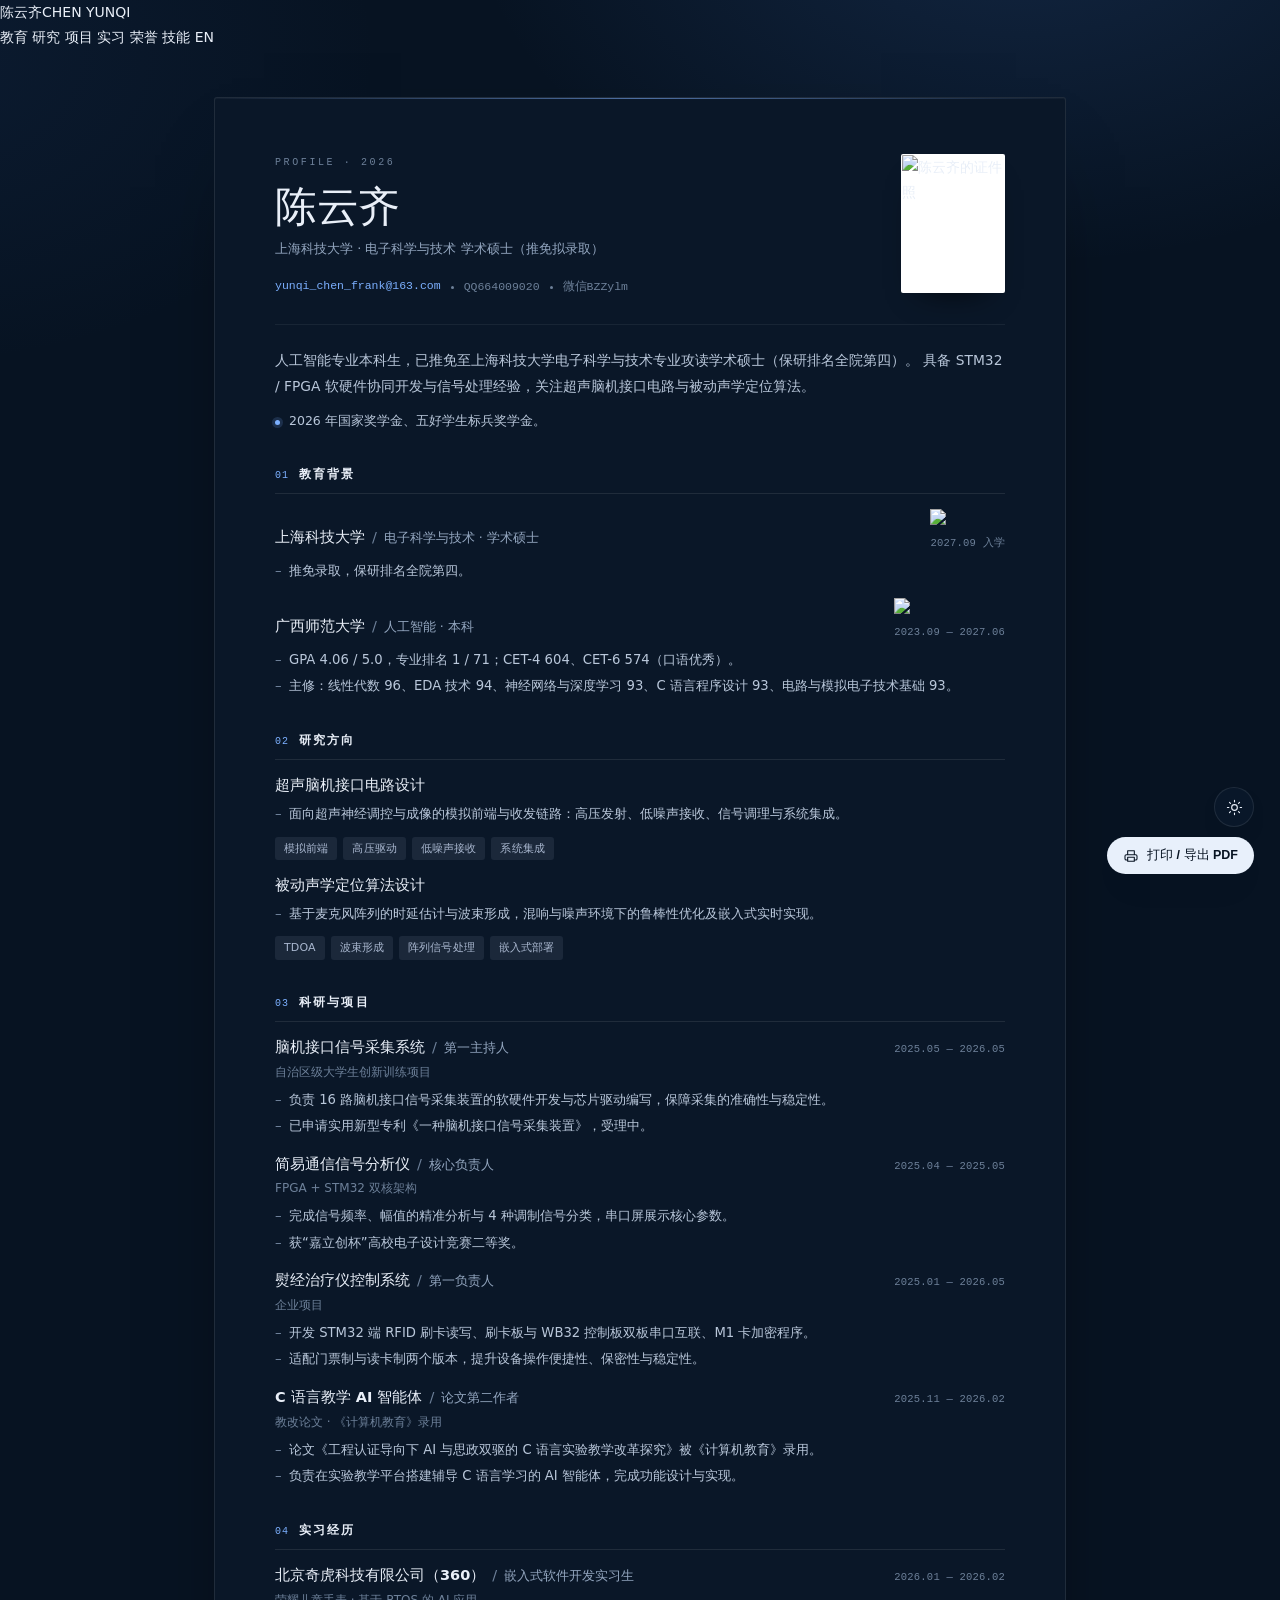
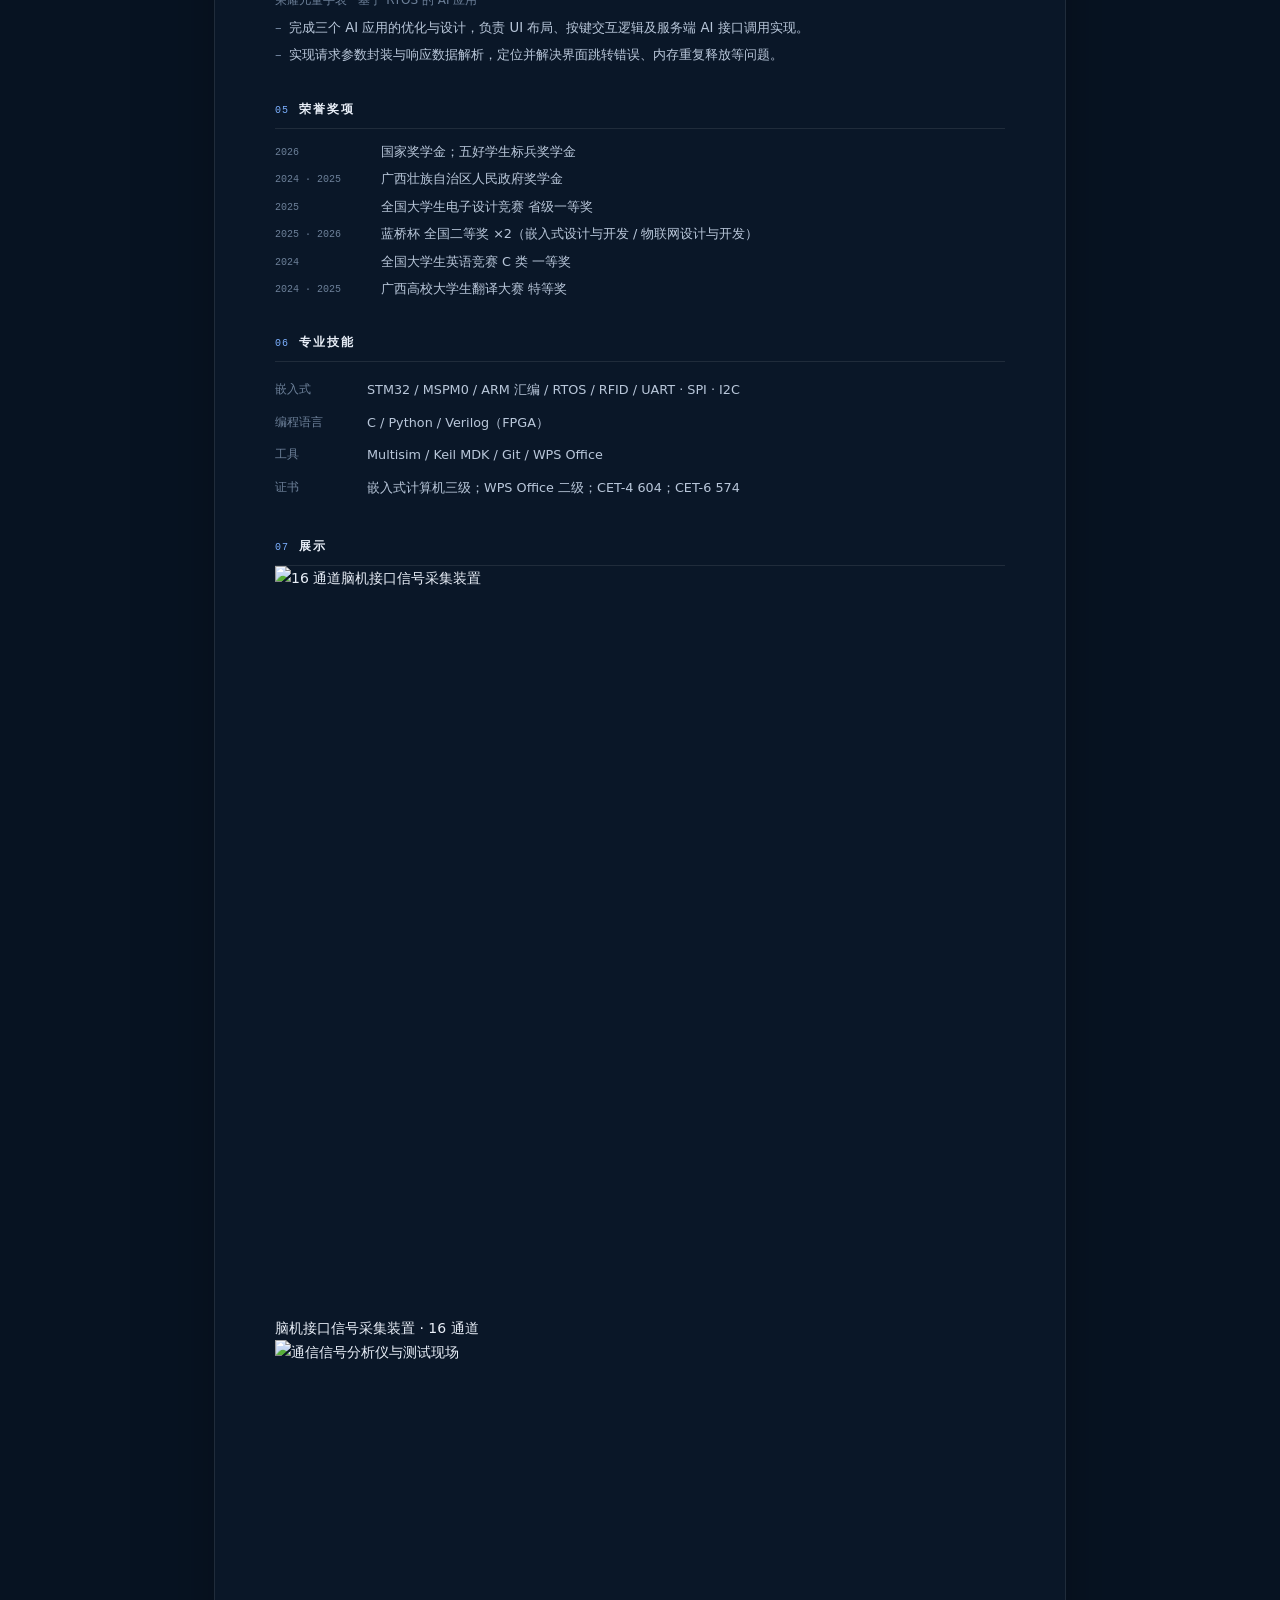
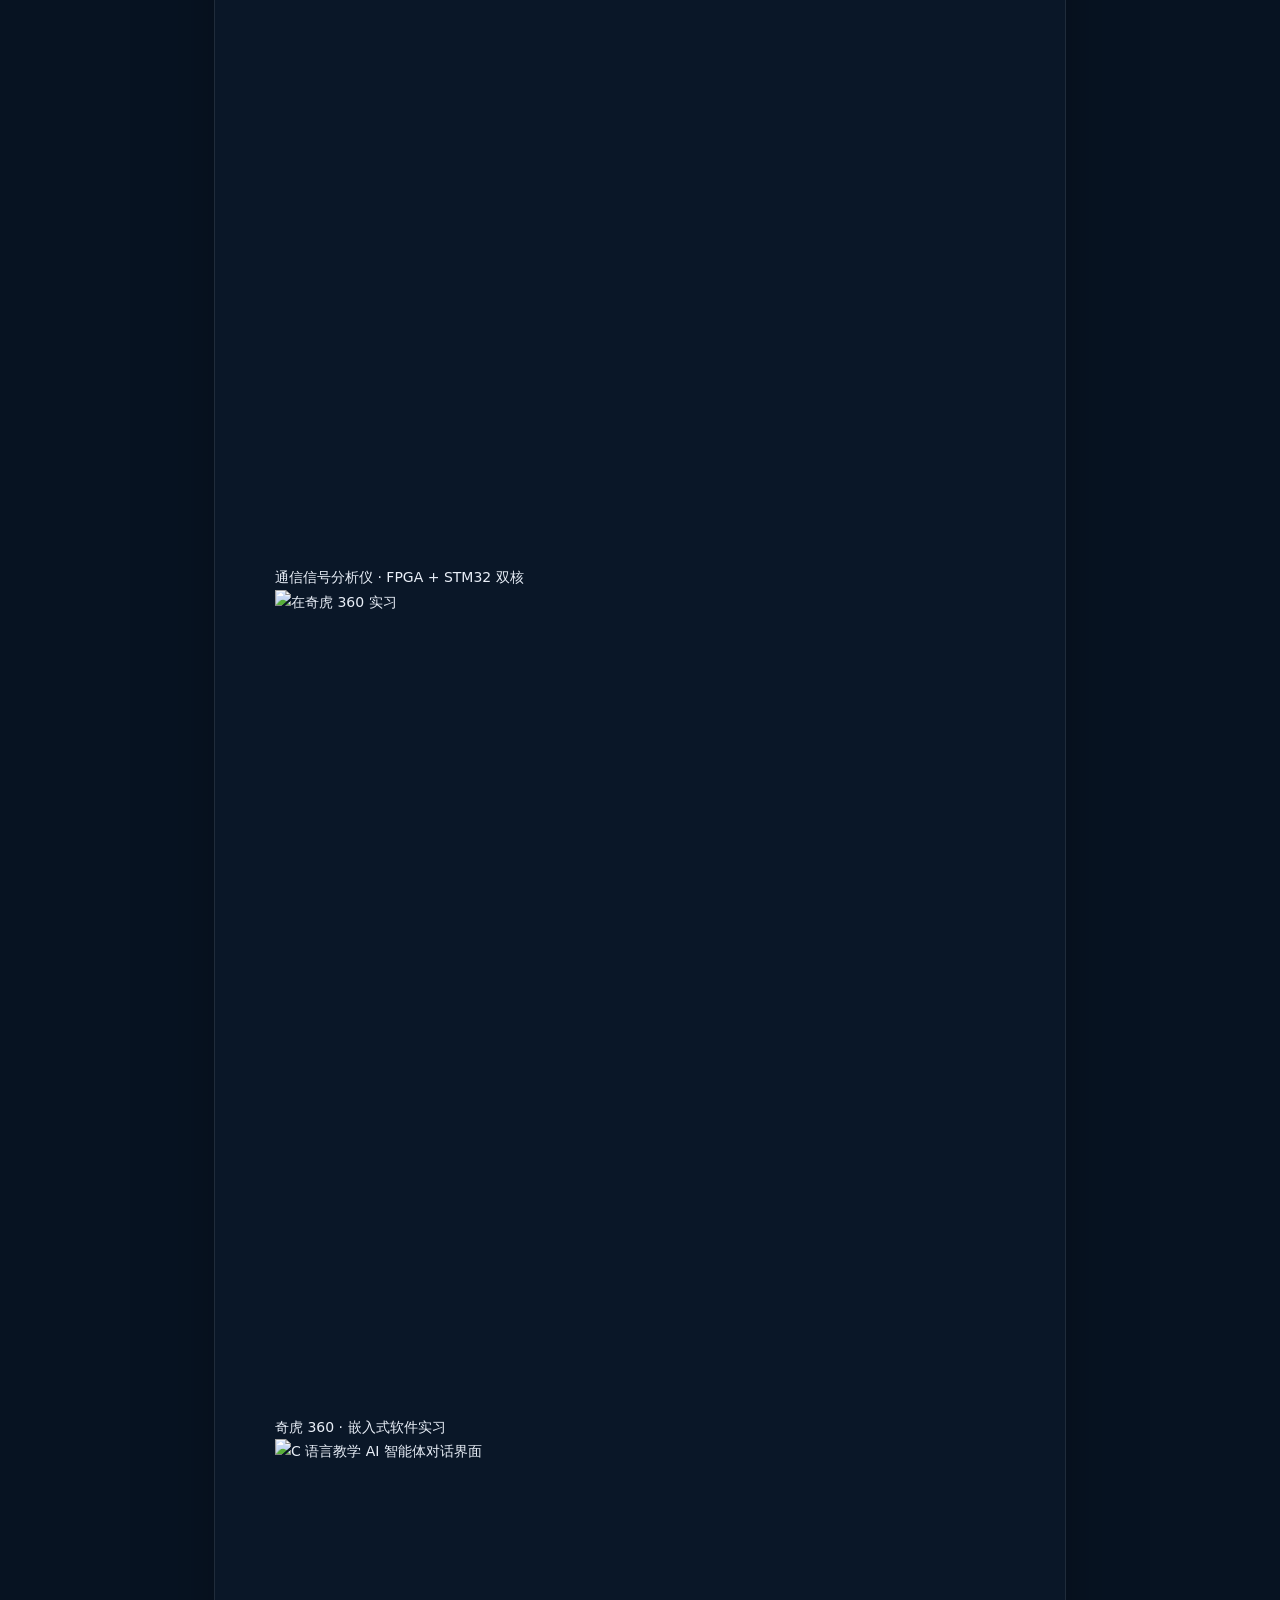
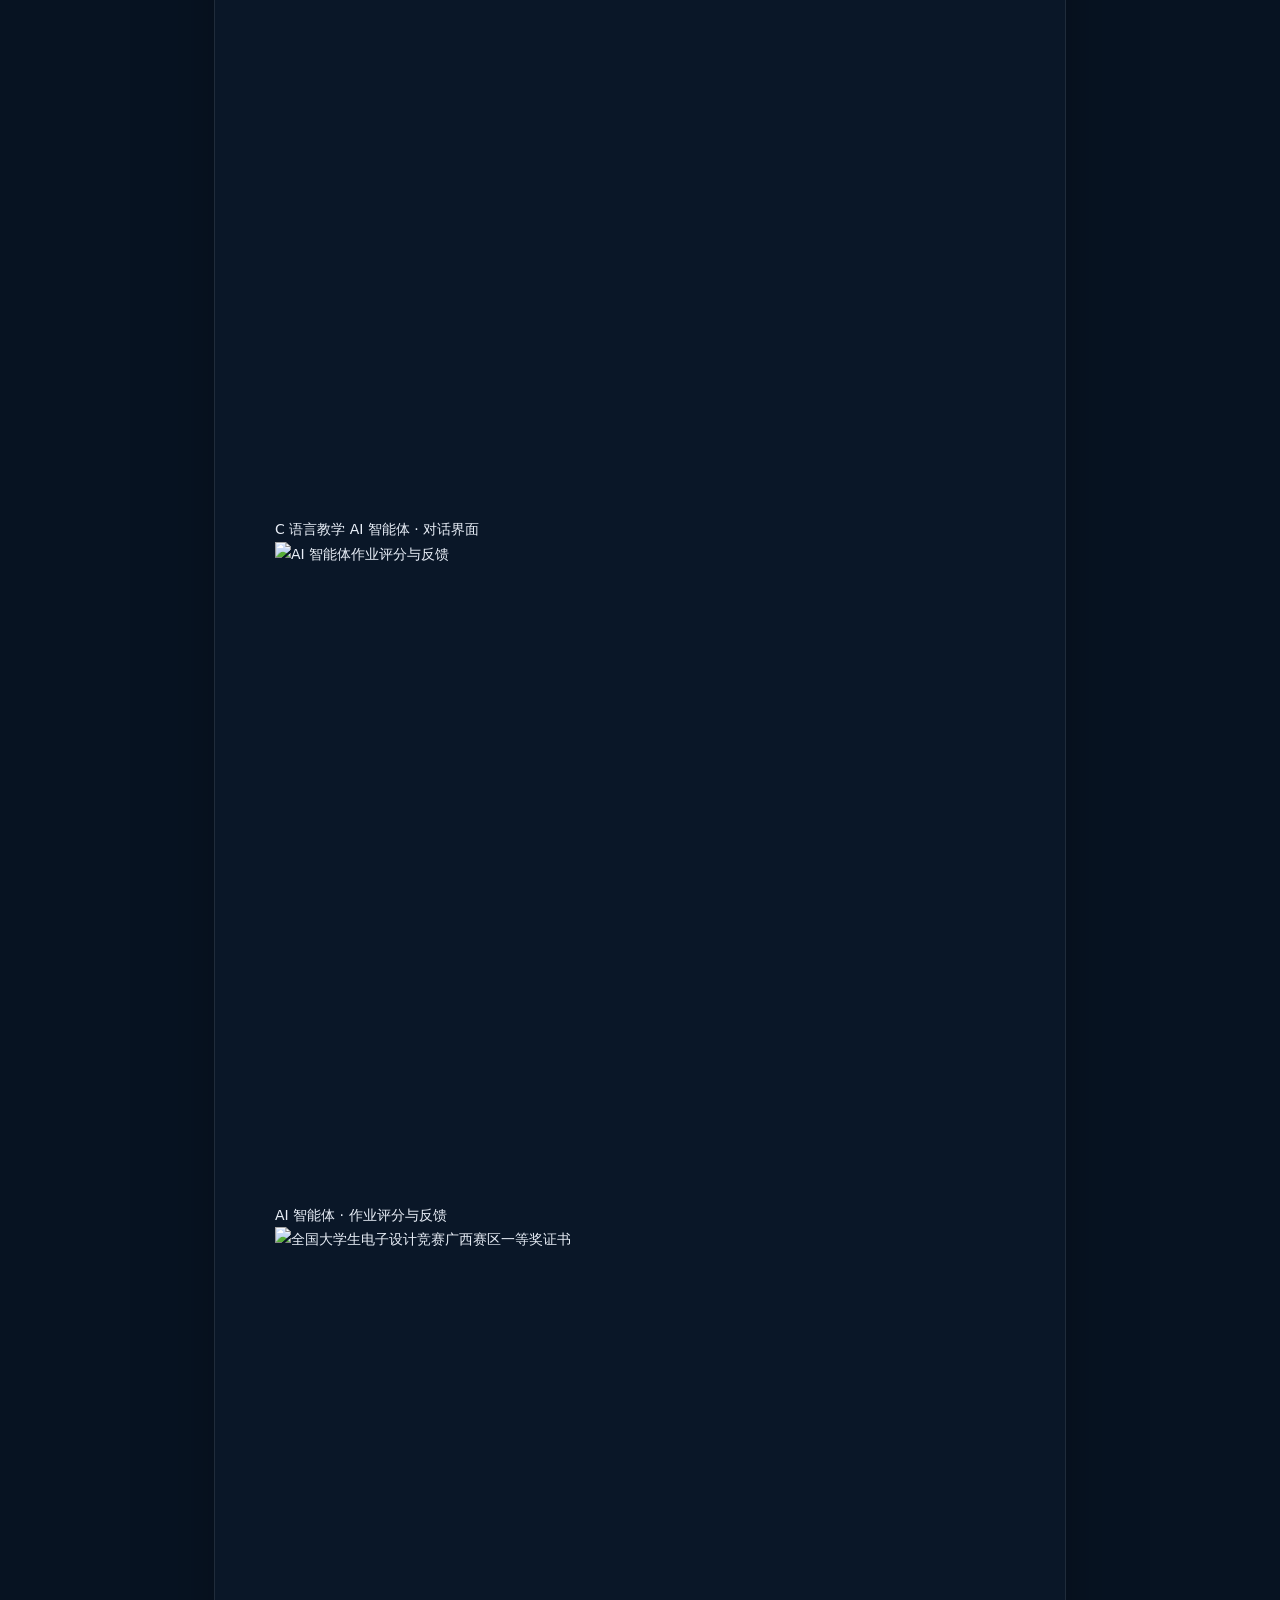
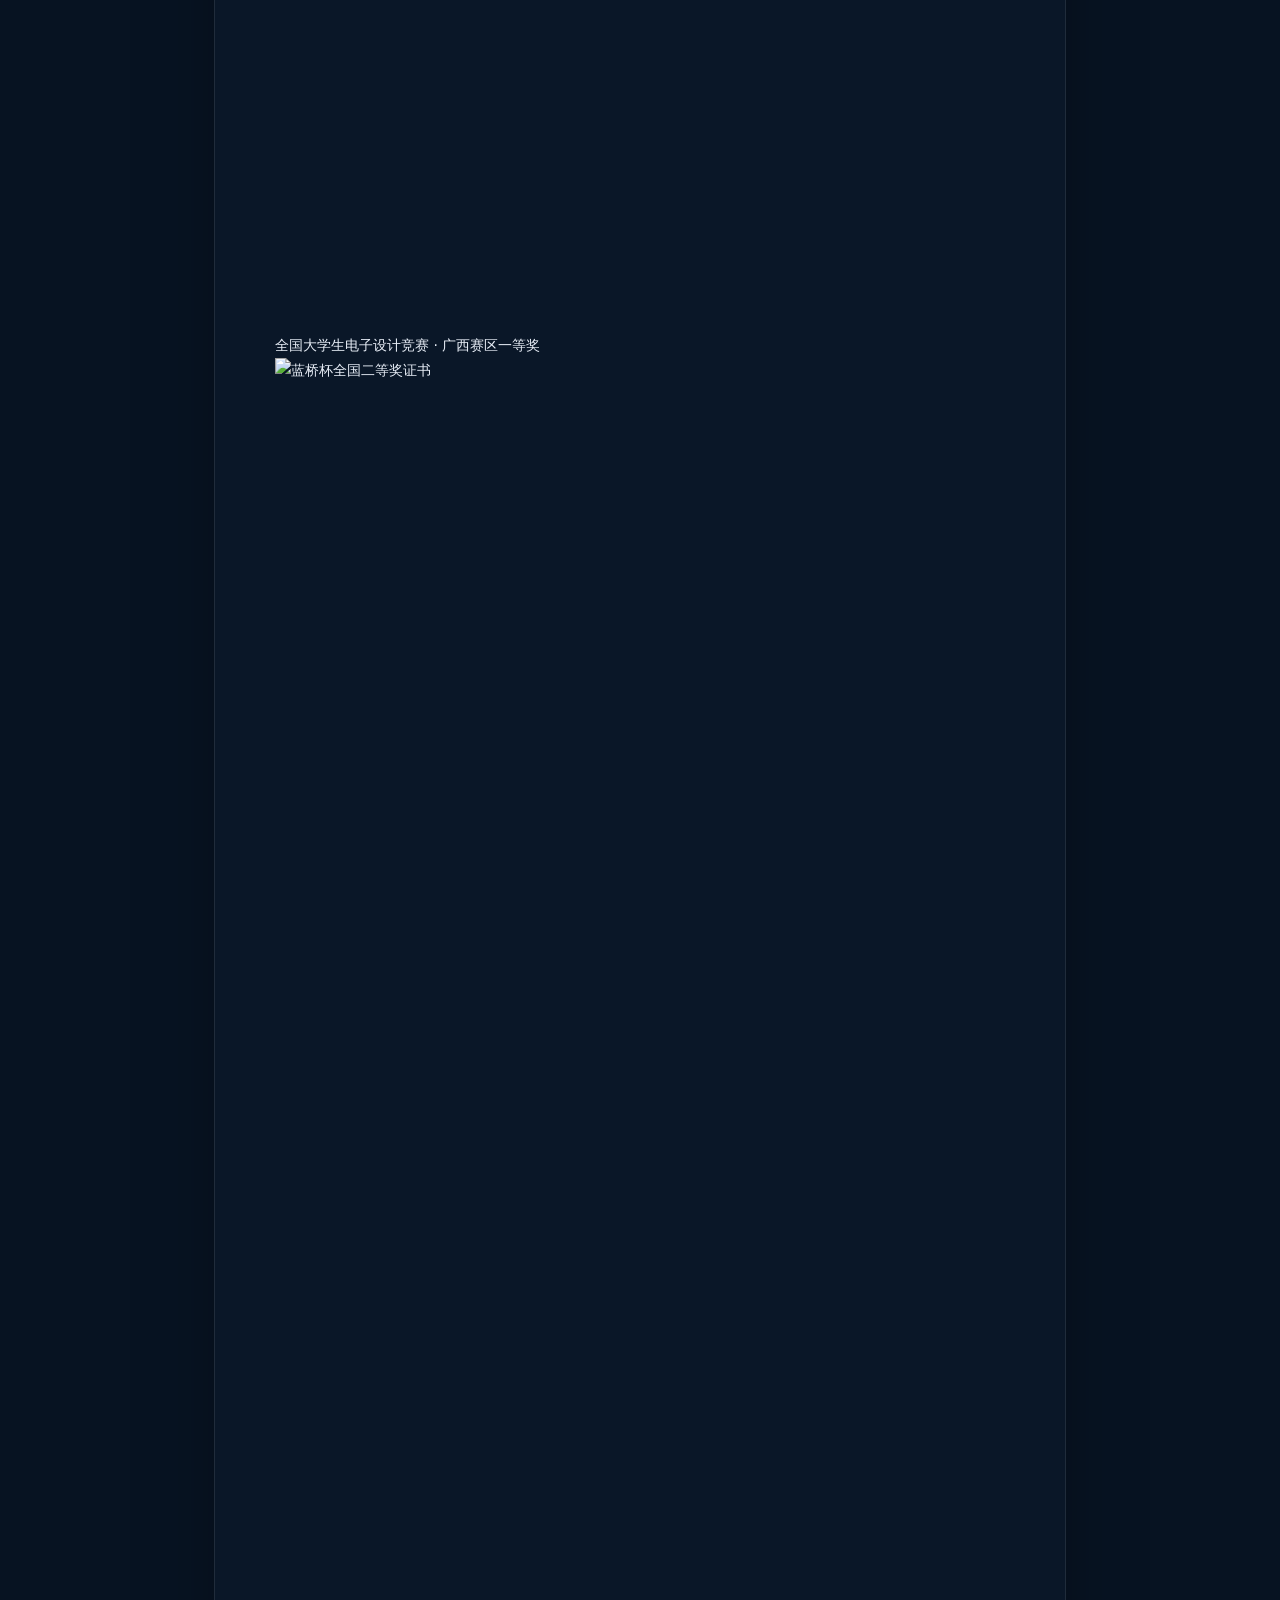
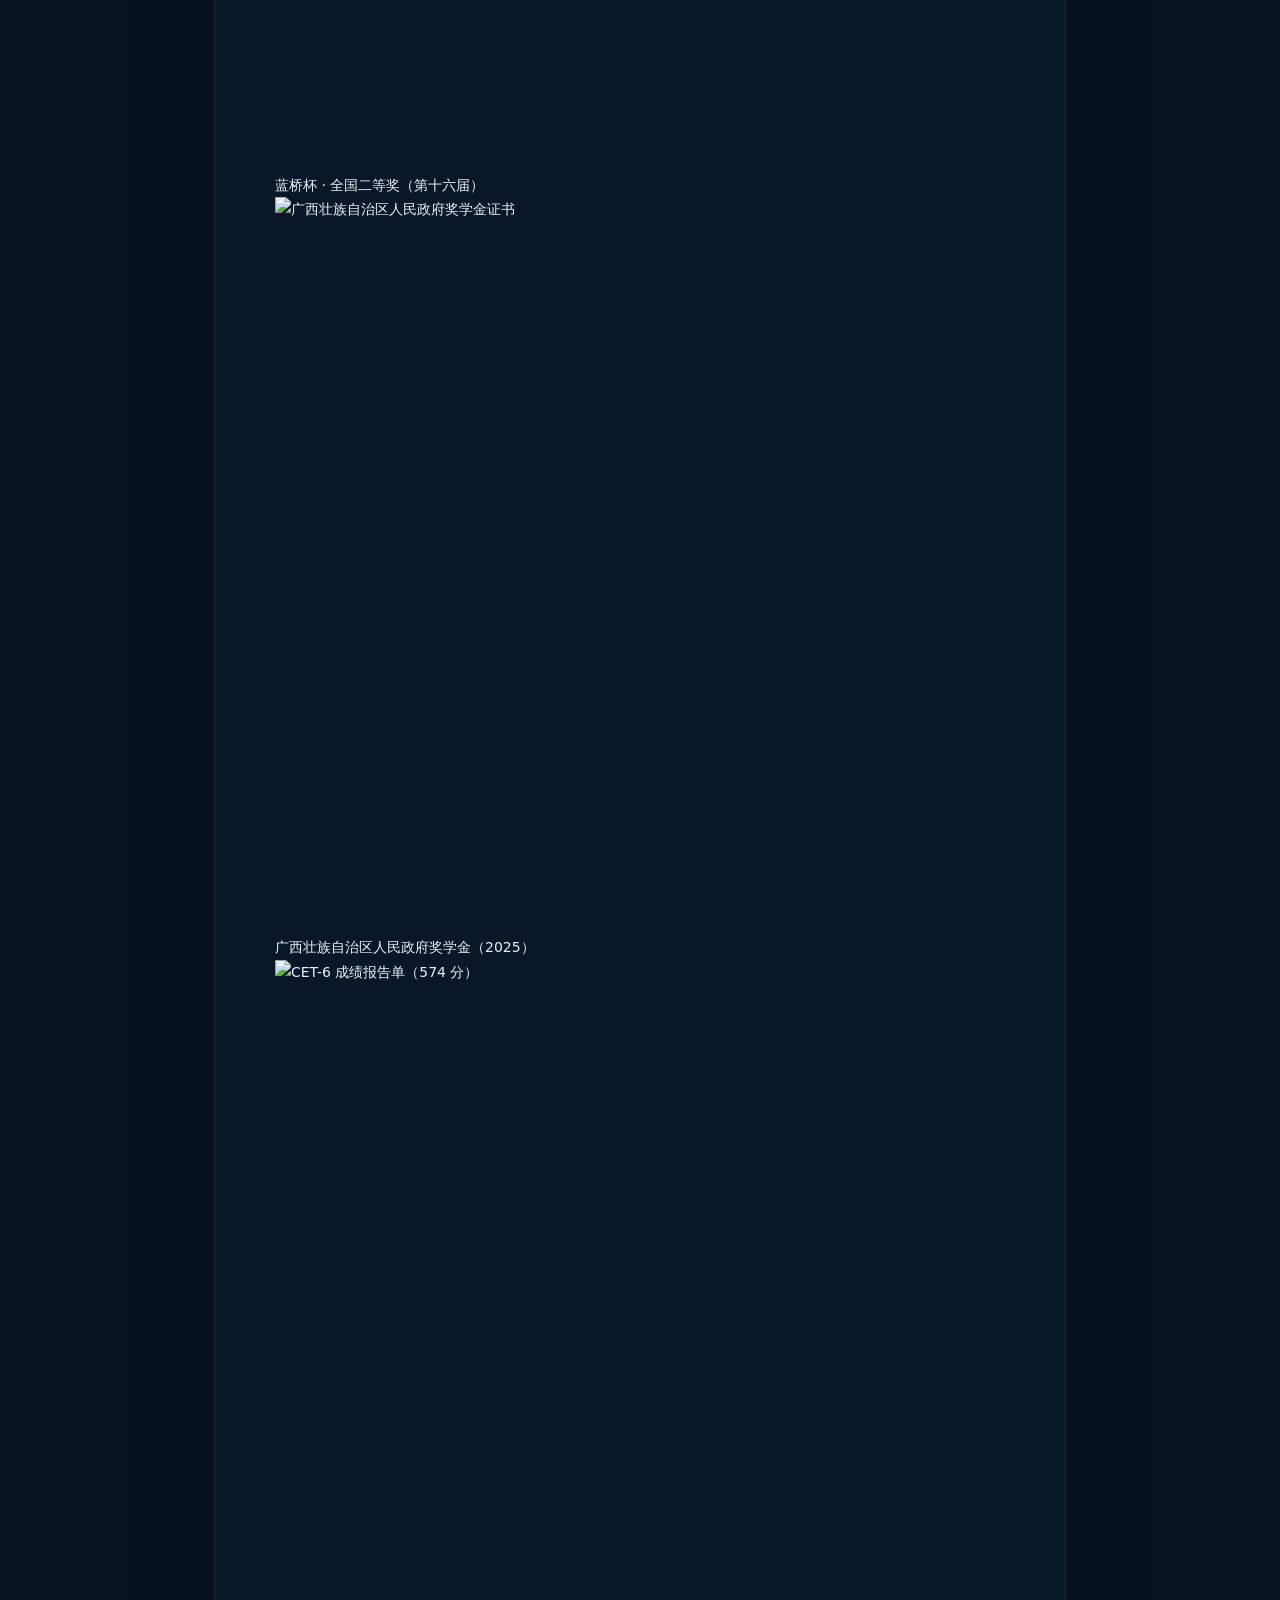
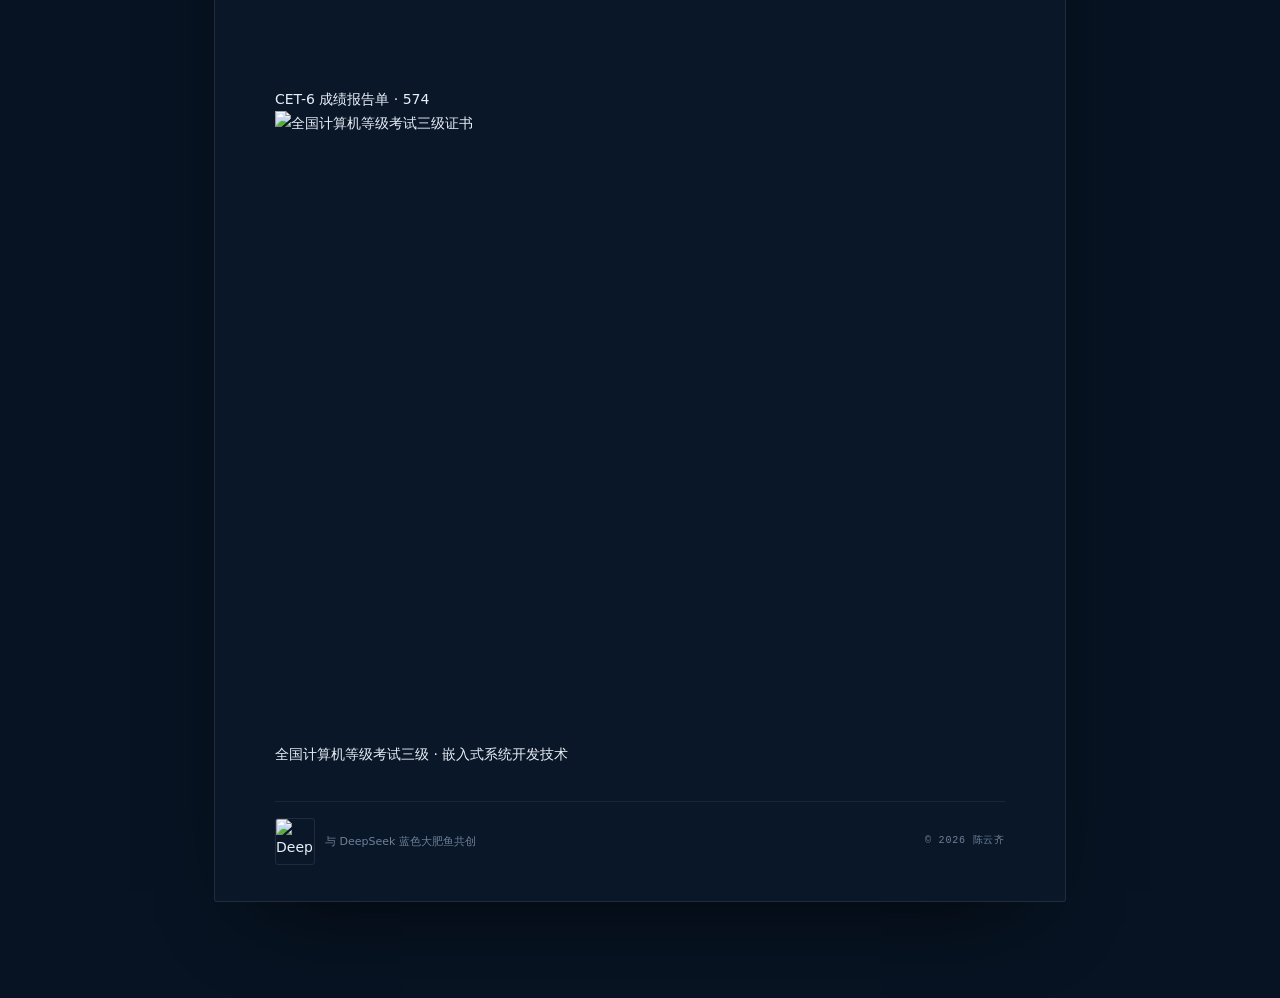
==== commit 081f11e3: "Add files via upload" ====
--- a/index.html
+++ b/index.html
@@ -1,15 +1,15 @@
-<!doctype html>
+﻿<!doctype html>
 <html lang="zh-CN">
 <head>
   <meta charset="utf-8" />
   <meta name="viewport" content="width=device-width, initial-scale=1" />
-  <title>陈云齐 | 简历 · 超声脑机接口 / 声学定位</title>
-  <meta name="description" content="陈云齐的简历：推免至上海科技大学电子工程学术硕士，研究方向为超声脑机接口电路设计与被动声学定位算法设计。" />
+  <title>陈云齐 | 超声脑机接口 · 声学定位</title>
+  <meta name="description" content="陈云齐：推免至上海科技大学电子科学与技术学术硕士，研究方向为超声脑机接口电路设计与被动声学定位算法设计。" />
   <meta name="author" content="陈云齐" />
   <meta name="theme-color" content="#071322" />
   <meta property="og:type" content="website" />
-  <meta property="og:title" content="陈云齐 | 简历" />
-  <meta property="og:description" content="上海科技大学电子工程学硕（推免）· 超声脑机接口电路 / 被动声学定位算法" />
+  <meta property="og:title" content="陈云齐 | 超声脑机接口 · 声学定位" />
+  <meta property="og:description" content="上海科技大学电子科学与技术学硕（推免）· 超声脑机接口电路 / 被动声学定位算法" />
   <link rel="icon" href="data:image/svg+xml,%3Csvg xmlns='http://www.w3.org/2000/svg' viewBox='0 0 64 64'%3E%3Crect width='64' height='64' rx='10' fill='%23071322'/%3E%3Ctext x='32' y='44' font-size='32' text-anchor='middle' fill='%237cb0ff' font-family='serif'%3E%E9%99%88%3C/text%3E%3C/svg%3E" />
   <script>document.documentElement.classList.add("js");</script>
   <script>
@@ -30,23 +30,41 @@
       document.documentElement.dataset.theme = theme;
     })();
   </script>
+  <link rel="alternate" hreflang="zh-CN" href="./" />
+  <link rel="alternate" hreflang="en" href="en/" />
   <link rel="stylesheet" href="styles.css" />
 </head>
 <body>
-  <a class="skip-link" href="#resume">跳到简历正文</a>
-
-  <main class="page">
+  <a class="skip-link" href="#resume">跳到正文</a>
+
+  <header class="site-nav" id="siteNav">
+    <div class="nav-inner">
+      <a class="nav-brand" href="#top">陈云齐<span>CHEN YUNQI</span></a>
+      <nav class="nav-links" aria-label="页面导航">
+        <a href="#education">教育</a>
+        <a href="#research">研究</a>
+        <a href="#projects">项目</a>
+        <a href="#experience">实习</a>
+        <a href="#honors">荣誉</a>
+        <a href="#skills">技能</a>
+        <a class="lang" href="en/index.html" hreflang="en" lang="en">EN</a>
+      </nav>
+    </div>
+  </header>
+
+  <main class="page" id="top">
     <article class="sheet" id="resume">
       <!-- ============ 头部 ============ -->
       <header class="resume-head">
         <div class="head-main">
-          <p class="eyebrow">RESUME · 2026</p>
+          <p class="eyebrow">PROFILE · 2026</p>
           <h1>陈云齐</h1>
-          <p class="head-title">上海科技大学 · 电子工程 学术硕士（推免拟录取）</p>
+          <p class="head-title">上海科技大学 · 电子科学与技术 学术硕士（推免拟录取）</p>
 
           <ul class="contact">
             <li><a href="mailto:yunqi_chen_frank@163.com">yunqi_chen_frank@163.com</a></li>
-            <li><a href="https://github.com/YOUR_GITHUB" target="_blank" rel="noreferrer noopener">github.com/YOUR_GITHUB</a></li>
+            <li class="im"><span>QQ</span>664009020</li>
+            <li class="im"><span>微信</span>BZZylm</li>
           </ul>
         </div>
 
@@ -57,20 +75,23 @@
 
       <!-- ============ 概述 ============ -->
       <p class="summary">
-        人工智能专业本科生，推免至上海科技大学电子工程学术硕士（保研排名全院第四）。
+        人工智能专业本科生，已推免至上海科技大学电子科学与技术专业攻读学术硕士（保研排名全院第四）。
         具备 STM32 / FPGA 软硬件协同开发与信号处理经验，关注超声脑机接口电路与被动声学定位算法。
       </p>
 
       <p class="now"><span class="dot"></span>2026 年国家奖学金、五好学生标兵奖学金。</p>
 
       <!-- ============ 01 教育背景 ============ -->
-      <section class="block">
+      <section class="block" id="education">
         <h2><span class="no">01</span>教育背景</h2>
 
         <div class="entry">
           <div class="entry-head">
-            <h3>上海科技大学<span class="sep">/</span><span class="role">电子工程 · 学术硕士</span></h3>
-            <span class="date">2027.09 入学</span>
+            <h3>上海科技大学<span class="sep">/</span><span class="role">电子科学与技术 · 学术硕士</span></h3>
+            <span class="entry-right">
+              <img class="school-emblem" src="assets/shanghaitech-emblem.png" alt="上海科技大学校徽" width="20" height="20" />
+              <span class="date">2027.09 入学</span>
+            </span>
           </div>
           <ul class="bullets">
             <li>推免录取，保研排名全院第四。</li>
@@ -80,7 +101,10 @@
         <div class="entry">
           <div class="entry-head">
             <h3>广西师范大学<span class="sep">/</span><span class="role">人工智能 · 本科</span></h3>
-            <span class="date">2023.09 — 2027.06</span>
+            <span class="entry-right">
+              <img class="school-emblem" src="assets/gxnu-emblem.png" alt="广西师范大学校徽" width="20" height="20" />
+              <span class="date">2023.09 — 2027.06</span>
+            </span>
           </div>
           <ul class="bullets">
             <li>GPA 4.06 / 5.0，专业排名 1 / 71；CET-4 604、CET-6 574（口语优秀）。</li>
@@ -90,7 +114,7 @@
       </section>
 
       <!-- ============ 02 研究方向 ============ -->
-      <section class="block">
+      <section class="block" id="research">
         <h2><span class="no">02</span>研究方向</h2>
 
         <div class="entry">
@@ -119,7 +143,7 @@
       </section>
 
       <!-- ============ 03 科研与项目 ============ -->
-      <section class="block">
+      <section class="block" id="projects">
         <h2><span class="no">03</span>科研与项目</h2>
 
         <div class="entry">
@@ -172,7 +196,7 @@
       </section>
 
       <!-- ============ 04 实习经历 ============ -->
-      <section class="block">
+      <section class="block" id="experience">
         <h2><span class="no">04</span>实习经历</h2>
 
         <div class="entry">
@@ -189,7 +213,7 @@
       </section>
 
       <!-- ============ 05 荣誉奖项 ============ -->
-      <section class="block">
+      <section class="block" id="honors">
         <h2><span class="no">05</span>荣誉奖项</h2>
 
         <ul class="honor-list">
@@ -203,7 +227,7 @@
       </section>
 
       <!-- ============ 06 专业技能 ============ -->
-      <section class="block">
+      <section class="block" id="skills">
         <h2><span class="no">06</span>专业技能</h2>
 
         <dl class="skill-list">
@@ -212,6 +236,54 @@
           <div><dt>工具</dt><dd>Multisim / Keil MDK / Git / WPS Office</dd></div>
           <div><dt>证书</dt><dd>嵌入式计算机三级；WPS Office 二级；CET-4 604；CET-6 574</dd></div>
         </dl>
+      </section>
+
+      <!-- ============ 07 展示 ============ -->
+      <section class="block" id="gallery">
+        <h2><span class="no">07</span>展示</h2>
+
+        <div class="gallery">
+          <figure>
+            <img src="assets/gallery-bci.jpg" alt="16 通道脑机接口信号采集装置" loading="lazy" width="1000" height="750" />
+            <figcaption>脑机接口信号采集装置 · 16 通道</figcaption>
+          </figure>
+          <figure>
+            <img src="assets/gallery-communicator.jpg" alt="通信信号分析仪与测试现场" loading="lazy" width="1100" height="825" />
+            <figcaption>通信信号分析仪 · FPGA + STM32 双核</figcaption>
+          </figure>
+          <figure>
+            <img src="assets/gallery-internship.jpg" alt="在奇虎 360 实习" loading="lazy" width="1100" height="825" />
+            <figcaption>奇虎 360 · 嵌入式软件实习</figcaption>
+          </figure>
+          <figure>
+            <img src="assets/paperpic1.png" alt="C 语言教学 AI 智能体对话界面" loading="lazy" width="798" height="678" />
+            <figcaption>C 语言教学 AI 智能体 · 对话界面</figcaption>
+          </figure>
+          <figure>
+            <img src="assets/paperpic2.png" alt="AI 智能体作业评分与反馈" loading="lazy" width="662" height="661" />
+            <figcaption>AI 智能体 · 作业评分与反馈</figcaption>
+          </figure>
+          <figure>
+            <img src="assets/gallery-electricalrace.jpg" alt="全国大学生电子设计竞赛广西赛区一等奖证书" loading="lazy" width="1000" height="706" />
+            <figcaption>全国大学生电子设计竞赛 · 广西赛区一等奖</figcaption>
+          </figure>
+          <figure>
+            <img src="assets/gallery-bluebridge.jpg" alt="蓝桥杯全国二等奖证书" loading="lazy" width="1000" height="1415" />
+            <figcaption>蓝桥杯 · 全国二等奖（第十六届）</figcaption>
+          </figure>
+          <figure>
+            <img src="assets/gallery-scholarship.jpg" alt="广西壮族自治区人民政府奖学金证书" loading="lazy" width="1000" height="738" />
+            <figcaption>广西壮族自治区人民政府奖学金（2025）</figcaption>
+          </figure>
+          <figure>
+            <img src="assets/gallery-cet6.jpg" alt="CET-6 成绩报告单（574 分）" loading="lazy" width="507" height="727" />
+            <figcaption>CET-6 成绩报告单 · 574</figcaption>
+          </figure>
+          <figure>
+            <img src="assets/gallery-ncre.jpg" alt="全国计算机等级考试三级证书" loading="lazy" width="1000" height="631" />
+            <figcaption>全国计算机等级考试三级 · 嵌入式系统开发技术</figcaption>
+          </figure>
+        </div>
       </section>
 
       <footer class="sheet-foot">
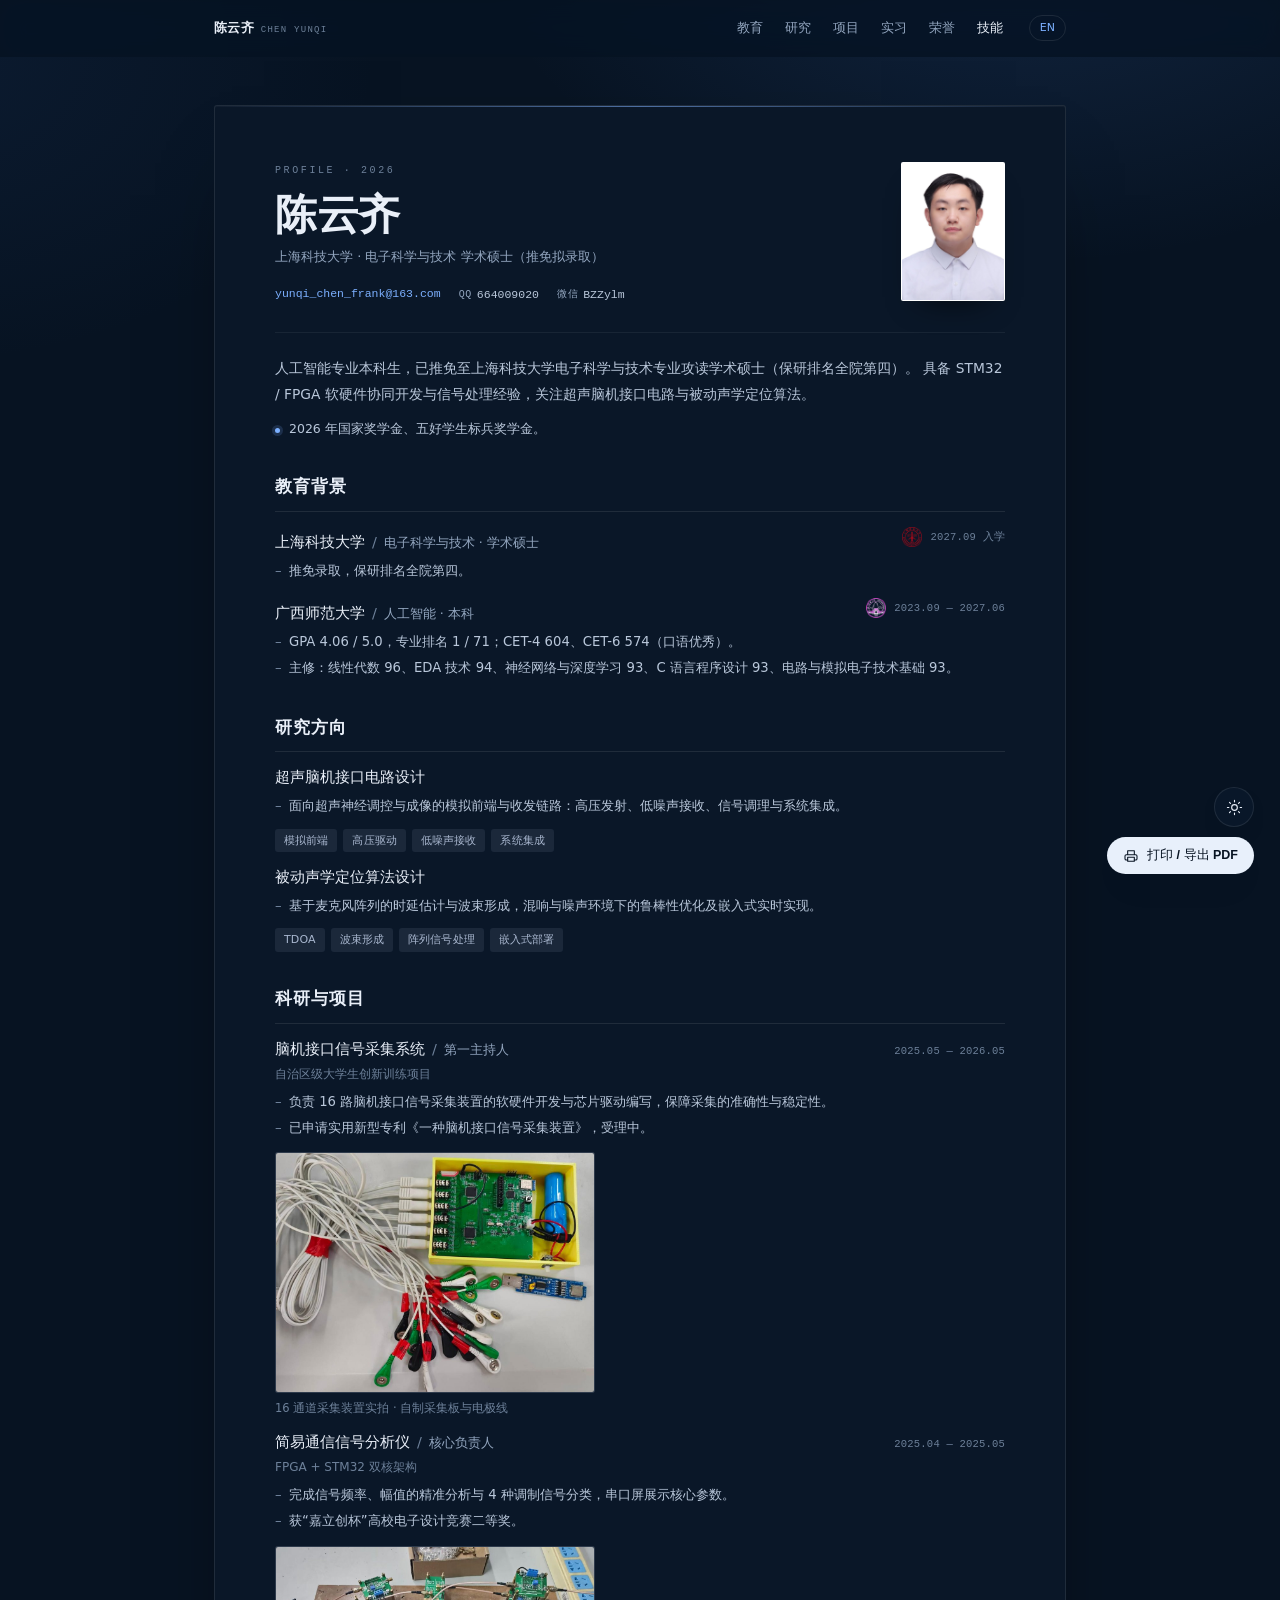
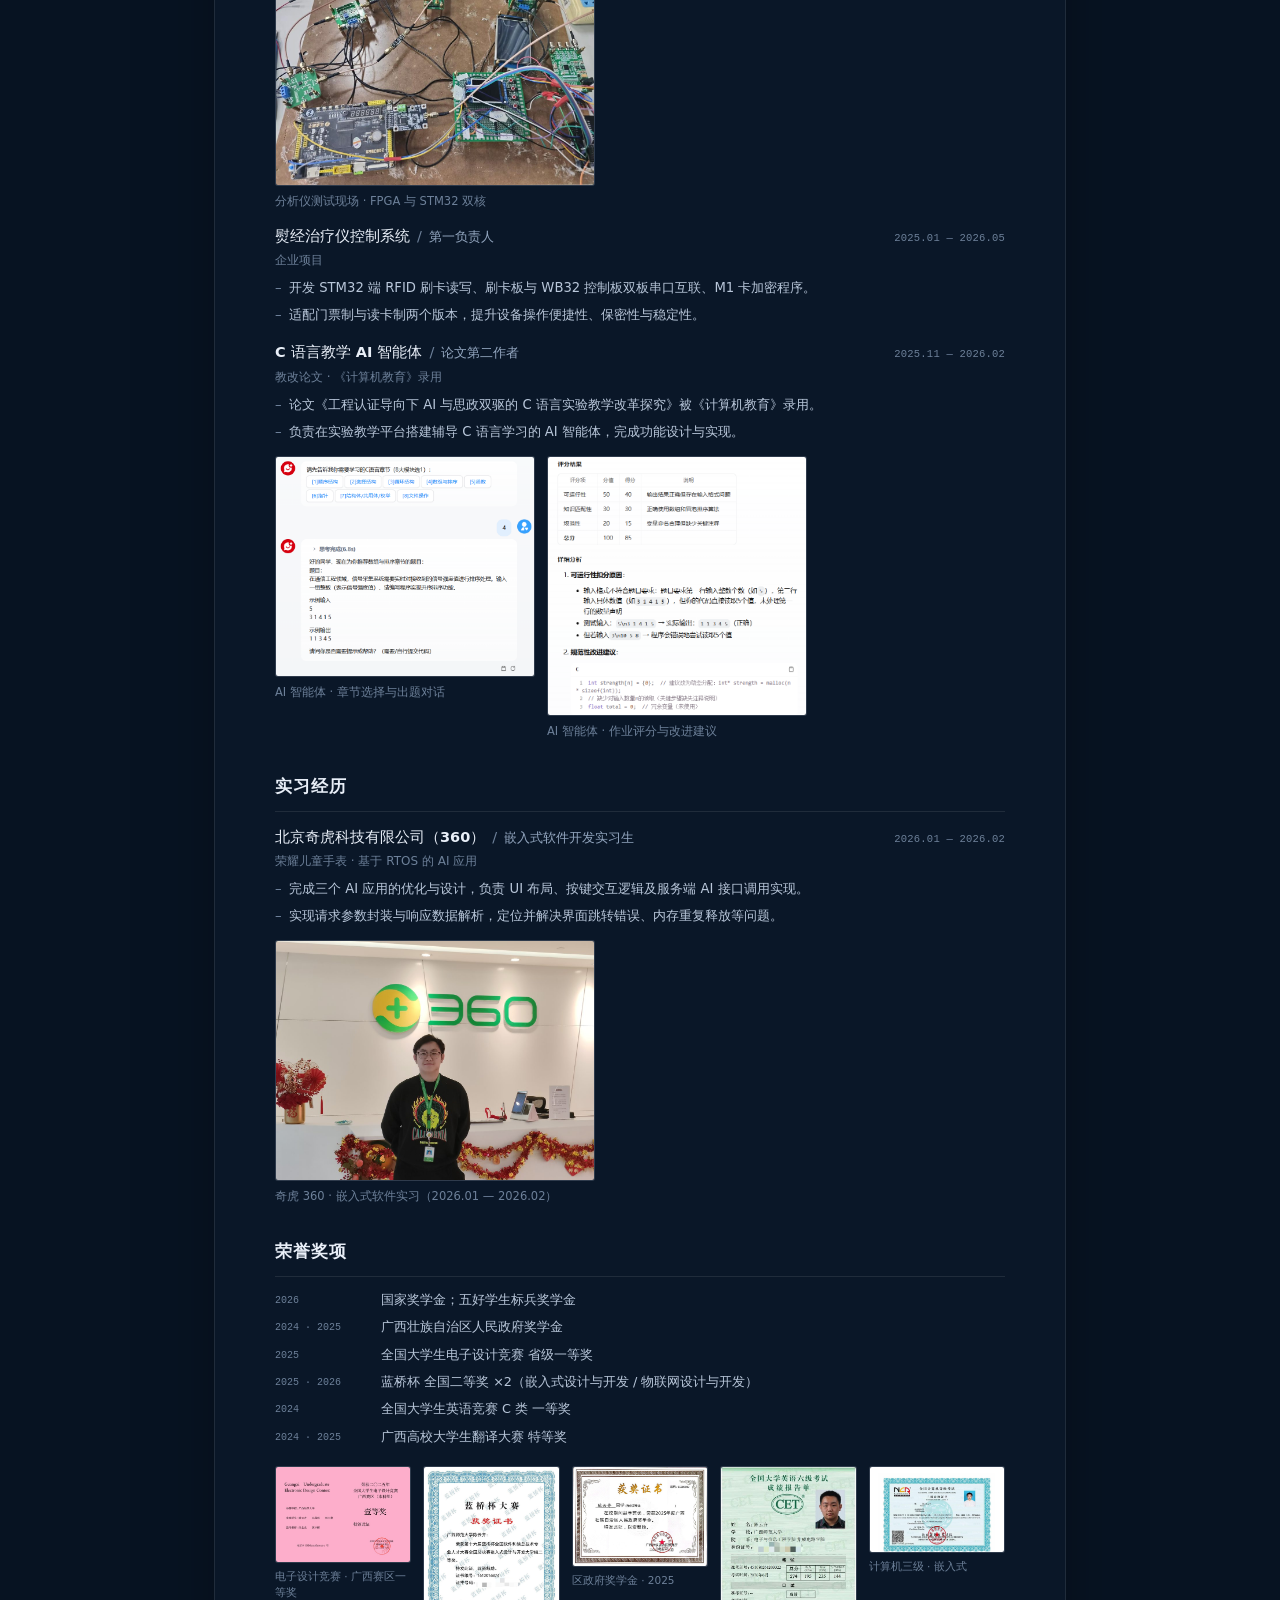
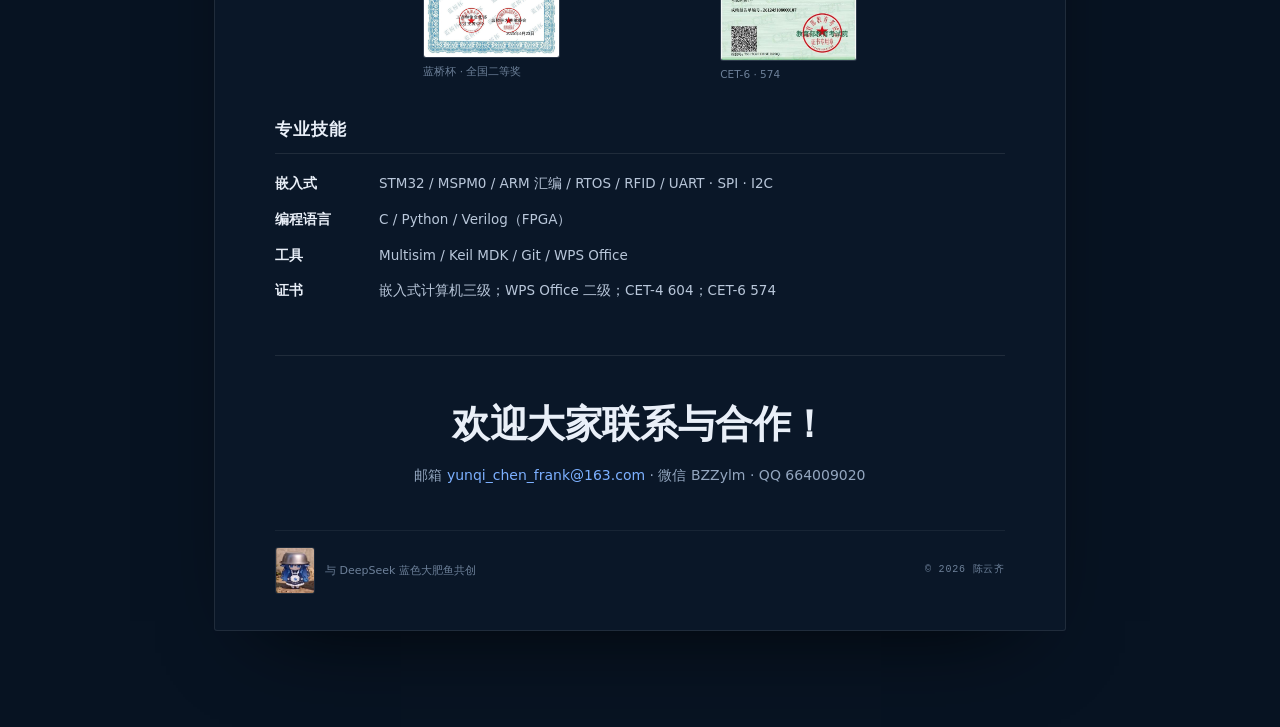
==== commit 04293865: "Add files via upload" ====
--- a/index.html
+++ b/index.html
@@ -1,4 +1,4 @@
-﻿<!doctype html>
+<!doctype html>
 <html lang="zh-CN">
 <head>
   <meta charset="utf-8" />
@@ -83,7 +83,7 @@
 
       <!-- ============ 01 教育背景 ============ -->
       <section class="block" id="education">
-        <h2><span class="no">01</span>教育背景</h2>
+        <h2>教育背景</h2>
 
         <div class="entry">
           <div class="entry-head">
@@ -115,7 +115,7 @@
 
       <!-- ============ 02 研究方向 ============ -->
       <section class="block" id="research">
-        <h2><span class="no">02</span>研究方向</h2>
+        <h2>研究方向</h2>
 
         <div class="entry">
           <div class="entry-head">
@@ -144,7 +144,7 @@
 
       <!-- ============ 03 科研与项目 ============ -->
       <section class="block" id="projects">
-        <h2><span class="no">03</span>科研与项目</h2>
+        <h2>科研与项目</h2>
 
         <div class="entry">
           <div class="entry-head">
@@ -156,6 +156,10 @@
             <li>负责 16 路脑机接口信号采集装置的软硬件开发与芯片驱动编写，保障采集的准确性与稳定性。</li>
             <li>已申请实用新型专利《一种脑机接口信号采集装置》，受理中。</li>
           </ul>
+          <figure class="entry-figure">
+            <img src="assets/gallery-bci.jpg" alt="16 通道脑机接口信号采集装置" loading="lazy" width="1000" height="750" />
+            <figcaption>16 通道采集装置实拍 · 自制采集板与电极线</figcaption>
+          </figure>
         </div>
 
         <div class="entry">
@@ -168,6 +172,10 @@
             <li>完成信号频率、幅值的精准分析与 4 种调制信号分类，串口屏展示核心参数。</li>
             <li>获“嘉立创杯”高校电子设计竞赛二等奖。</li>
           </ul>
+          <figure class="entry-figure">
+            <img src="assets/gallery-communicator.jpg" alt="通信信号分析仪与测试现场" loading="lazy" width="1100" height="825" />
+            <figcaption>分析仪测试现场 · FPGA 与 STM32 双核</figcaption>
+          </figure>
         </div>
 
         <div class="entry">
@@ -192,12 +200,22 @@
             <li>论文《工程认证导向下 AI 与思政双驱的 C 语言实验教学改革探究》被《计算机教育》录用。</li>
             <li>负责在实验教学平台搭建辅导 C 语言学习的 AI 智能体，完成功能设计与实现。</li>
           </ul>
+          <div class="figure-row">
+            <figure class="entry-figure">
+              <img src="assets/paperpic1.png" alt="C 语言教学 AI 智能体对话界面" loading="lazy" width="798" height="678" />
+              <figcaption>AI 智能体 · 章节选择与出题对话</figcaption>
+            </figure>
+            <figure class="entry-figure">
+              <img src="assets/paperpic2.png" alt="AI 智能体作业评分与反馈" loading="lazy" width="662" height="661" />
+              <figcaption>AI 智能体 · 作业评分与改进建议</figcaption>
+            </figure>
+          </div>
         </div>
       </section>
 
       <!-- ============ 04 实习经历 ============ -->
       <section class="block" id="experience">
-        <h2><span class="no">04</span>实习经历</h2>
+        <h2>实习经历</h2>
 
         <div class="entry">
           <div class="entry-head">
@@ -209,12 +227,16 @@
             <li>完成三个 AI 应用的优化与设计，负责 UI 布局、按键交互逻辑及服务端 AI 接口调用实现。</li>
             <li>实现请求参数封装与响应数据解析，定位并解决界面跳转错误、内存重复释放等问题。</li>
           </ul>
+          <figure class="entry-figure">
+            <img src="assets/gallery-internship.jpg" alt="在奇虎 360 实习" loading="lazy" width="1100" height="825" />
+            <figcaption>奇虎 360 · 嵌入式软件实习（2026.01 — 2026.02）</figcaption>
+          </figure>
         </div>
       </section>
 
       <!-- ============ 05 荣誉奖项 ============ -->
       <section class="block" id="honors">
-        <h2><span class="no">05</span>荣誉奖项</h2>
+        <h2>荣誉奖项</h2>
 
         <ul class="honor-list">
           <li><span>2026</span><p>国家奖学金；五好学生标兵奖学金</p></li>
@@ -224,11 +246,34 @@
           <li><span>2024</span><p>全国大学生英语竞赛 C 类 一等奖</p></li>
           <li><span>2024 · 2025</span><p>广西高校大学生翻译大赛 特等奖</p></li>
         </ul>
+
+        <div class="cert-grid">
+          <figure>
+            <img src="assets/gallery-electricalrace.jpg" alt="全国大学生电子设计竞赛广西赛区一等奖证书" loading="lazy" width="1000" height="706" />
+            <figcaption>电子设计竞赛 · 广西赛区一等奖</figcaption>
+          </figure>
+          <figure>
+            <img src="assets/gallery-bluebridge.jpg" alt="蓝桥杯全国二等奖证书" loading="lazy" width="1000" height="1415" />
+            <figcaption>蓝桥杯 · 全国二等奖</figcaption>
+          </figure>
+          <figure>
+            <img src="assets/gallery-scholarship.jpg" alt="广西壮族自治区人民政府奖学金证书" loading="lazy" width="1000" height="738" />
+            <figcaption>区政府奖学金 · 2025</figcaption>
+          </figure>
+          <figure>
+            <img src="assets/gallery-cet6.jpg" alt="CET-6 成绩报告单（574 分）" loading="lazy" width="507" height="727" />
+            <figcaption>CET-6 · 574</figcaption>
+          </figure>
+          <figure>
+            <img src="assets/gallery-ncre.jpg" alt="全国计算机等级考试三级证书" loading="lazy" width="1000" height="631" />
+            <figcaption>计算机三级 · 嵌入式</figcaption>
+          </figure>
+        </div>
       </section>
 
       <!-- ============ 06 专业技能 ============ -->
       <section class="block" id="skills">
-        <h2><span class="no">06</span>专业技能</h2>
+        <h2>专业技能</h2>
 
         <dl class="skill-list">
           <div><dt>嵌入式</dt><dd>STM32 / MSPM0 / ARM 汇编 / RTOS / RFID / UART · SPI · I2C</dd></div>
@@ -238,52 +283,9 @@
         </dl>
       </section>
 
-      <!-- ============ 07 展示 ============ -->
-      <section class="block" id="gallery">
-        <h2><span class="no">07</span>展示</h2>
-
-        <div class="gallery">
-          <figure>
-            <img src="assets/gallery-bci.jpg" alt="16 通道脑机接口信号采集装置" loading="lazy" width="1000" height="750" />
-            <figcaption>脑机接口信号采集装置 · 16 通道</figcaption>
-          </figure>
-          <figure>
-            <img src="assets/gallery-communicator.jpg" alt="通信信号分析仪与测试现场" loading="lazy" width="1100" height="825" />
-            <figcaption>通信信号分析仪 · FPGA + STM32 双核</figcaption>
-          </figure>
-          <figure>
-            <img src="assets/gallery-internship.jpg" alt="在奇虎 360 实习" loading="lazy" width="1100" height="825" />
-            <figcaption>奇虎 360 · 嵌入式软件实习</figcaption>
-          </figure>
-          <figure>
-            <img src="assets/paperpic1.png" alt="C 语言教学 AI 智能体对话界面" loading="lazy" width="798" height="678" />
-            <figcaption>C 语言教学 AI 智能体 · 对话界面</figcaption>
-          </figure>
-          <figure>
-            <img src="assets/paperpic2.png" alt="AI 智能体作业评分与反馈" loading="lazy" width="662" height="661" />
-            <figcaption>AI 智能体 · 作业评分与反馈</figcaption>
-          </figure>
-          <figure>
-            <img src="assets/gallery-electricalrace.jpg" alt="全国大学生电子设计竞赛广西赛区一等奖证书" loading="lazy" width="1000" height="706" />
-            <figcaption>全国大学生电子设计竞赛 · 广西赛区一等奖</figcaption>
-          </figure>
-          <figure>
-            <img src="assets/gallery-bluebridge.jpg" alt="蓝桥杯全国二等奖证书" loading="lazy" width="1000" height="1415" />
-            <figcaption>蓝桥杯 · 全国二等奖（第十六届）</figcaption>
-          </figure>
-          <figure>
-            <img src="assets/gallery-scholarship.jpg" alt="广西壮族自治区人民政府奖学金证书" loading="lazy" width="1000" height="738" />
-            <figcaption>广西壮族自治区人民政府奖学金（2025）</figcaption>
-          </figure>
-          <figure>
-            <img src="assets/gallery-cet6.jpg" alt="CET-6 成绩报告单（574 分）" loading="lazy" width="507" height="727" />
-            <figcaption>CET-6 成绩报告单 · 574</figcaption>
-          </figure>
-          <figure>
-            <img src="assets/gallery-ncre.jpg" alt="全国计算机等级考试三级证书" loading="lazy" width="1000" height="631" />
-            <figcaption>全国计算机等级考试三级 · 嵌入式系统开发技术</figcaption>
-          </figure>
-        </div>
+      <section class="cta">
+        <h2>欢迎大家联系与合作！</h2>
+        <p>邮箱 <a href="mailto:yunqi_chen_frank@163.com">yunqi_chen_frank@163.com</a> · 微信 BZZylm · QQ 664009020</p>
       </section>
 
       <footer class="sheet-foot">
--- a/styles.css
+++ b/styles.css
@@ -1,4 +1,4 @@
-/* ==========================================================================
+﻿/* ==========================================================================
    陈云齐 · 简历版个人主页
    深蓝（默认） / 浅色学术（参考 SUIT Lab）双主题
    打印：A4 白纸
@@ -34,6 +34,7 @@
   --toast-bg: rgba(10, 24, 43, 0.96);
   --toast-ink: #cfe2f8;
   --tool-bg: rgba(10, 24, 43, 0.92);
+  --nav-bg: rgba(7, 19, 34, 0.82);
 
   --font: "Inter", "PingFang SC", "HarmonyOS Sans SC", "Microsoft YaHei",
     "Noto Sans SC", system-ui, -apple-system, sans-serif;
@@ -68,6 +69,7 @@
   --toast-bg: #ffffff;
   --toast-ink: rgba(0, 0, 0, 0.8);
   --tool-bg: #ffffff;
+  --nav-bg: rgba(247, 247, 247, 0.88);
 }
 
 *,
@@ -78,6 +80,7 @@
 
 html {
   scroll-behavior: smooth;
+  scroll-padding-top: 76px;
 }
 
 body {
@@ -146,6 +149,113 @@
   top: 16px;
 }
 
+/* ---------- 顶部导航 ---------- */
+.site-nav {
+  position: sticky;
+  top: 0;
+  z-index: 50;
+  background: var(--nav-bg);
+  backdrop-filter: saturate(150%) blur(12px);
+  -webkit-backdrop-filter: saturate(150%) blur(12px);
+  border-bottom: 1px solid transparent;
+  transition: border-color 0.2s var(--ease), box-shadow 0.2s var(--ease);
+}
+
+.site-nav.scrolled {
+  border-bottom-color: var(--line);
+  box-shadow: 0 8px 20px -20px rgba(0, 0, 0, 0.7);
+}
+
+.nav-inner {
+  max-width: 900px;
+  margin: 0 auto;
+  padding: 0 24px;
+  height: 56px;
+  display: flex;
+  align-items: center;
+  justify-content: space-between;
+  gap: 20px;
+}
+
+.nav-brand {
+  font-size: 13px;
+  font-weight: 600;
+  letter-spacing: 0.02em;
+  color: var(--ink);
+  white-space: nowrap;
+}
+
+.nav-brand span {
+  margin-left: 7px;
+  font-family: var(--mono);
+  font-size: 9px;
+  font-weight: 400;
+  letter-spacing: 0.14em;
+  color: var(--muted-2);
+}
+
+.nav-links {
+  display: flex;
+  align-items: center;
+  gap: 22px;
+  min-width: 0;
+  overflow-x: auto;
+  scrollbar-width: none;
+  -ms-overflow-style: none;
+}
+
+.nav-links::-webkit-scrollbar {
+  display: none;
+}
+
+.nav-links a {
+  position: relative;
+  padding: 4px 0;
+  font-size: 12.5px;
+  color: var(--muted);
+  white-space: nowrap;
+  transition: color 0.2s var(--ease);
+}
+
+.nav-links a::after {
+  content: "";
+  position: absolute;
+  left: 0;
+  right: 100%;
+  bottom: -2px;
+  height: 1px;
+  background: var(--accent);
+  transition: right 0.25s var(--ease);
+}
+
+.nav-links a:hover,
+.nav-links a.active {
+  color: var(--ink);
+}
+
+.nav-links a:hover::after,
+.nav-links a.active::after {
+  right: 0;
+}
+
+.nav-links .lang {
+  margin-left: 4px;
+  padding: 2px 10px;
+  border: 1px solid var(--line);
+  border-radius: 999px;
+  font-size: 11px;
+  color: var(--accent);
+}
+
+.nav-links .lang::after {
+  display: none;
+}
+
+.nav-links .lang:hover {
+  border-color: var(--accent);
+  color: var(--accent);
+}
+
 /* ---------- 纸张 ---------- */
 .page {
   max-width: 900px;
@@ -192,7 +302,7 @@
 .resume-head h1 {
   margin-top: 12px;
   font-size: 42px;
-  font-weight: 500;
+  font-weight: 700;
   line-height: 1.1;
   letter-spacing: -0.01em;
 }
@@ -206,7 +316,7 @@
 .contact {
   display: flex;
   flex-wrap: wrap;
-  gap: 6px 0;
+  gap: 6px 18px;
   margin-top: 16px;
   font-family: var(--mono);
   font-size: 11.5px;
@@ -218,15 +328,6 @@
   align-items: center;
 }
 
-.contact li + li::before {
-  content: "";
-  width: 3px;
-  height: 3px;
-  margin: 0 10px;
-  border-radius: 50%;
-  background: var(--muted-2);
-}
-
 .contact a {
   color: var(--accent);
   border-bottom: 1px solid transparent;
@@ -235,6 +336,17 @@
 
 .contact a:hover {
   border-bottom-color: currentColor;
+}
+
+.contact .im {
+  gap: 5px;
+  color: var(--body);
+}
+
+.contact .im span {
+  font-size: 10px;
+  letter-spacing: 0.06em;
+  color: var(--muted);
 }
 
 .photo img {
@@ -284,18 +396,18 @@
 .block h2 {
   display: flex;
   align-items: baseline;
-  gap: 10px;
-  padding-bottom: 8px;
+  gap: 0;
+  padding-bottom: 9px;
   border-bottom: 1px solid var(--line);
-  font-size: 12px;
-  font-weight: 600;
-  letter-spacing: 0.18em;
+  font-size: 17px;
+  font-weight: 650;
+  letter-spacing: 0.06em;
   color: var(--ink);
 }
 
 .block h2 .no {
   font-family: var(--mono);
-  font-size: 10px;
+  font-size: 11px;
   font-weight: 400;
   letter-spacing: 0.1em;
   color: var(--accent);
@@ -337,6 +449,26 @@
   letter-spacing: 0.02em;
   color: var(--muted-2);
   white-space: nowrap;
+}
+
+/* 教育背景右侧：校徽 + 日期 */
+.entry-right {
+  display: flex;
+  align-items: center;
+  gap: 8px;
+  flex: none;
+}
+
+.school-emblem {
+  width: 20px;
+  height: 20px;
+  flex: none;
+  opacity: 0.95;
+}
+
+/* 深蓝主题下校徽偏暗，稍微提亮 */
+:root:not([data-theme="light"]) .school-emblem {
+  filter: brightness(1.6) saturate(1.2);
 }
 
 .entry-sub {
@@ -419,19 +551,115 @@
 
 .skill-list > div {
   display: grid;
-  grid-template-columns: 80px 1fr;
+  grid-template-columns: 92px 1fr;
   gap: 12px;
-  padding: 5px 0;
+  padding: 6px 0;
 }
 
 .skill-list dt {
-  font-size: 12px;
+  font-size: 13.5px;
+  font-weight: 600;
+  color: var(--ink);
+}
+
+.skill-list dd {
+  font-size: 13.5px;
+  color: var(--body);
+}
+
+/* ---------- 条目配图 ---------- */
+.entry-figure {
+  margin: 12px 0 0;
+  max-width: 320px;
+}
+
+.entry-figure img {
+  display: block;
+  width: 100%;
+  height: auto;
+  border-radius: 3px;
+  border: 1px solid var(--line);
+  background: var(--badge-bg);
+}
+
+.entry-figure figcaption {
+  margin-top: 6px;
+  font-size: 11.5px;
+  line-height: 1.6;
   color: var(--muted-2);
 }
 
-.skill-list dd {
-  font-size: 12.8px;
-  color: var(--body);
+.figure-row {
+  display: flex;
+  flex-wrap: wrap;
+  gap: 12px;
+  margin-top: 12px;
+}
+
+.figure-row .entry-figure {
+  margin: 0;
+  flex: 1 1 220px;
+  max-width: 260px;
+}
+
+/* ---------- 证书缩略图 ---------- */
+.cert-grid {
+  display: grid;
+  grid-template-columns: repeat(5, 1fr);
+  align-items: start;
+  gap: 12px;
+  margin-top: 18px;
+}
+
+.cert-grid figure {
+  margin: 0;
+}
+
+.cert-grid img {
+  display: block;
+  width: 100%;
+  height: auto;
+  border-radius: 3px;
+  border: 1px solid var(--line);
+  background: var(--badge-bg);
+}
+
+.cert-grid figcaption {
+  margin-top: 6px;
+  font-size: 10.5px;
+  line-height: 1.5;
+  color: var(--muted-2);
+}
+
+/* ---------- 结尾 CTA ---------- */
+.cta {
+  margin-top: 46px;
+  padding: 44px 0 8px;
+  border-top: 1px solid var(--line);
+  text-align: center;
+}
+
+.cta h2 {
+  font-size: clamp(26px, 4.2vw, 38px);
+  font-weight: 700;
+  letter-spacing: -0.01em;
+  line-height: 1.3;
+}
+
+.cta p {
+  margin-top: 14px;
+  font-size: 14px;
+  color: var(--muted);
+}
+
+.cta a {
+  color: var(--accent);
+  border-bottom: 1px solid transparent;
+  transition: border-color 0.2s var(--ease);
+}
+
+.cta a:hover {
+  border-bottom-color: currentColor;
 }
 
 /* ---------- 页脚 ---------- */
@@ -608,6 +836,28 @@
     padding: 20px 12px 88px;
   }
 
+  .nav-inner {
+    height: 52px;
+    padding: 0 16px;
+    gap: 12px;
+  }
+
+  .nav-brand span {
+    display: none;
+  }
+
+  .nav-links {
+    gap: 16px;
+  }
+
+  .nav-links a {
+    font-size: 12px;
+  }
+
+  .nav-links .lang {
+    padding: 1px 8px;
+  }
+
   .sheet {
     padding: 30px 22px 26px;
   }
@@ -629,11 +879,37 @@
     font-size: 10.5px;
   }
 
+  .cert-grid {
+    grid-template-columns: repeat(2, 1fr);
+    gap: 10px;
+  }
+
+  .honor-list {
+    grid-template-columns: 1fr;
+  }
+
+  .skill-list > div {
+    grid-template-columns: 68px 1fr;
+  }
+
+  .toolbar {
+    right: 16px;
+    bottom: 16px;
+  }
+}
+
+/* 窄屏再把教育条目按“标题一行、校徽+日期一行”排；
+   560–760px 区间保持桌面式左右布局，避免 725px 左右就堆叠 */
+@media screen and (max-width: 560px) {
   .entry-head {
     flex-wrap: wrap;
     gap: 2px 12px;
   }
 
+  .entry-right {
+    order: 2;
+  }
+
   .date {
     order: 2;
     font-size: 10px;
@@ -644,17 +920,8 @@
     width: 100%;
   }
 
-  .honor-list {
-    grid-template-columns: 1fr;
-  }
-
-  .skill-list > div {
-    grid-template-columns: 68px 1fr;
-  }
-
-  .toolbar {
-    right: 16px;
-    bottom: 16px;
+  .cert-grid {
+    grid-template-columns: repeat(2, 1fr);
   }
 }
 
@@ -695,9 +962,16 @@
   }
 
   .toolbar,
+  .site-nav,
   .toast,
   .skip-link {
     display: none !important;
+  }
+
+  .entry-figure,
+  .figure-row,
+  .cert-grid {
+    display: none;
   }
 
   .eyebrow {
@@ -766,7 +1040,7 @@
   .block h2 {
     padding-bottom: 1.6mm;
     border-bottom: 1px solid #cfd6df;
-    font-size: 8.6pt;
+    font-size: 9.6pt;
     letter-spacing: 0.14em;
     color: #111;
     break-after: avoid;
@@ -775,13 +1049,24 @@
 
   .block h2 .no {
     color: #1a4d8f;
-    font-size: 7.5pt;
+    font-size: 8pt;
   }
 
   .entry {
     margin-top: 2mm;
     break-inside: avoid;
     page-break-inside: avoid;
+  }
+
+  .school-emblem {
+    width: 6mm;
+    height: 6mm;
+    opacity: 1;
+    filter: none;
+  }
+
+  .entry-right {
+    gap: 4mm;
   }
 
   .entry-head h3 {
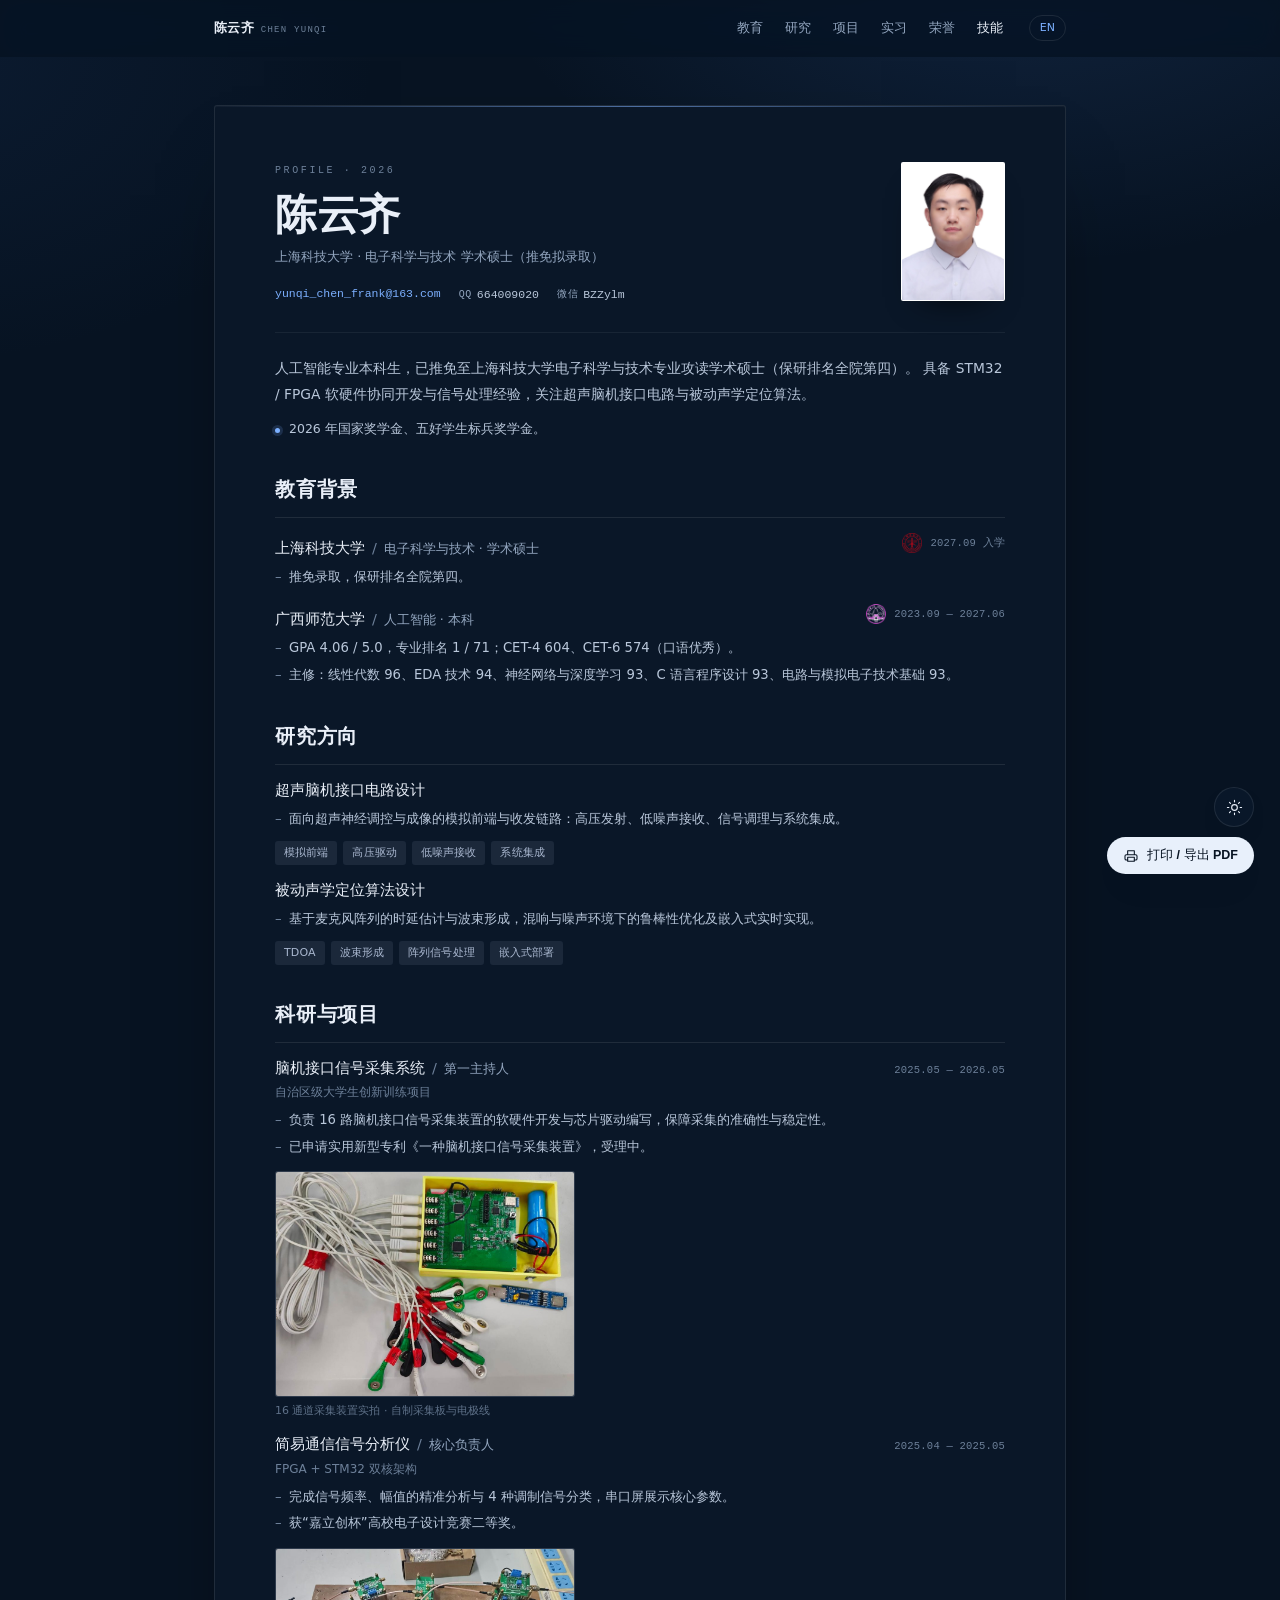
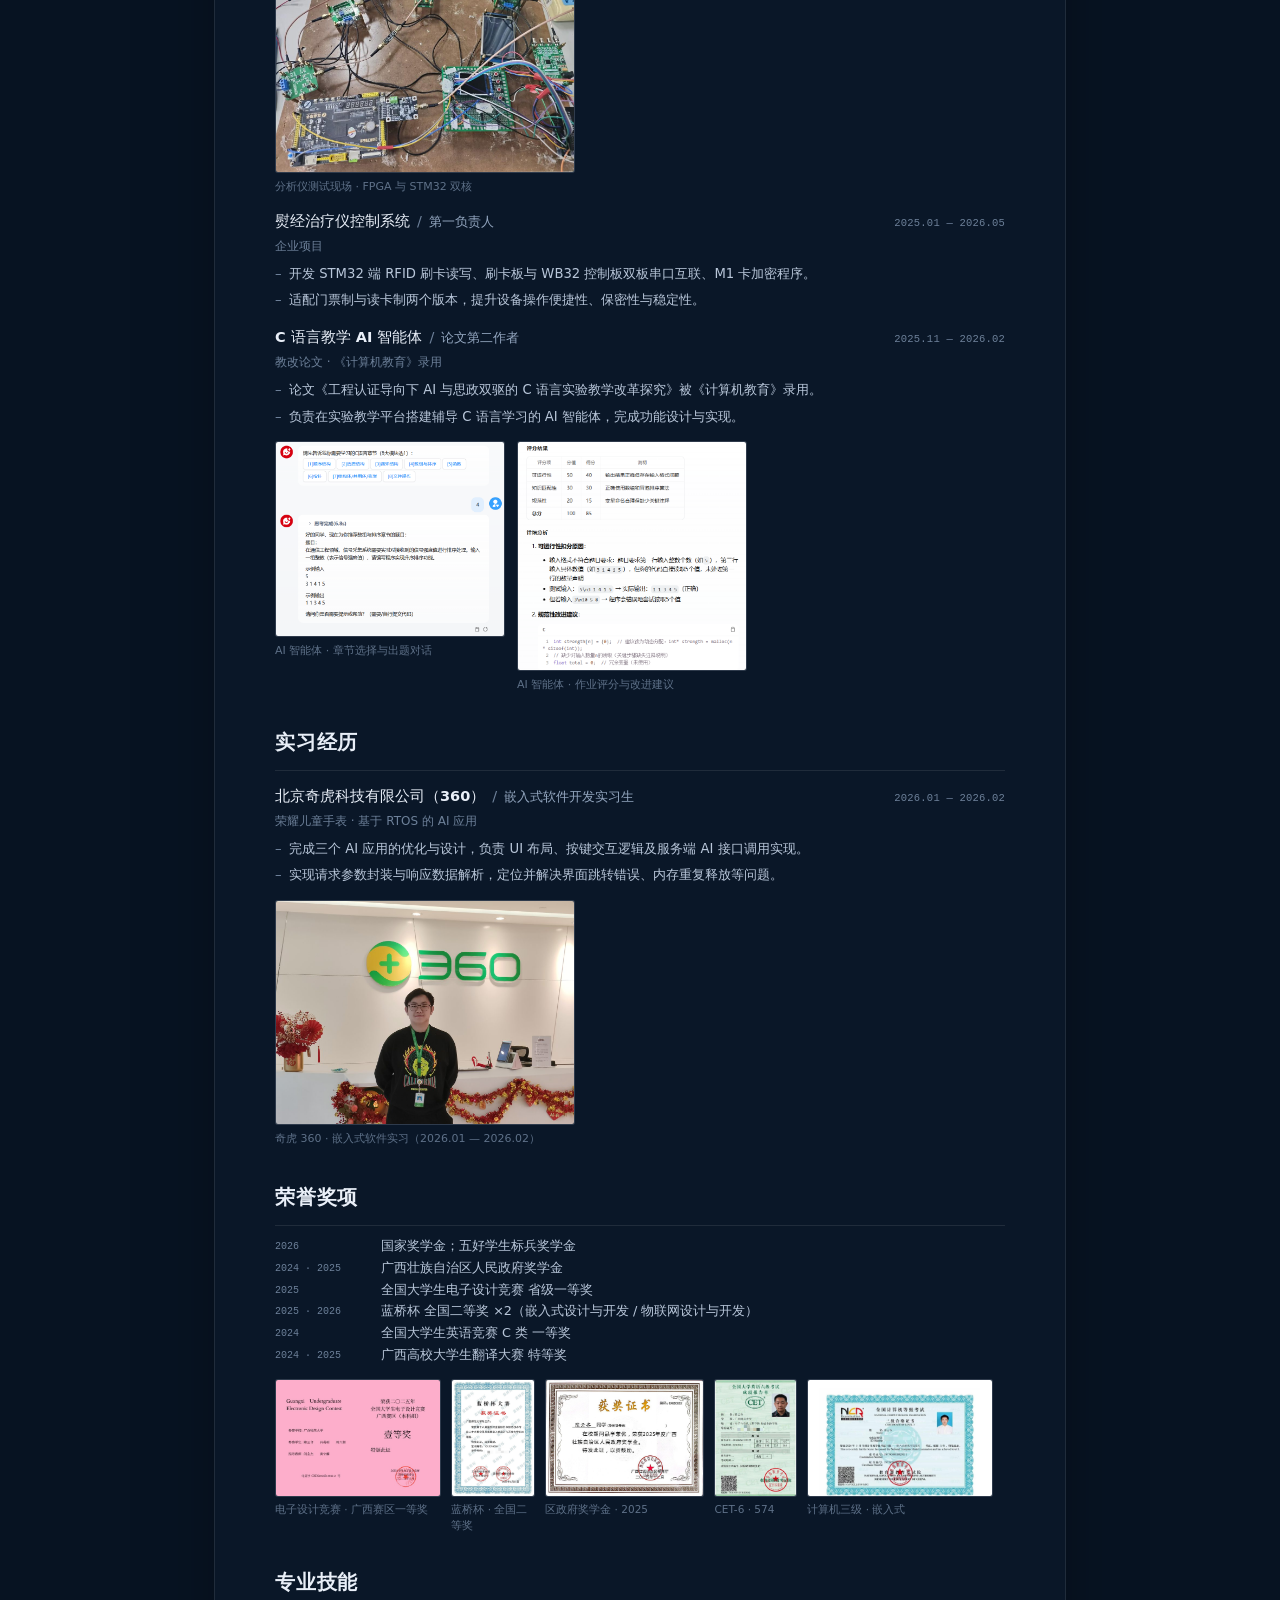
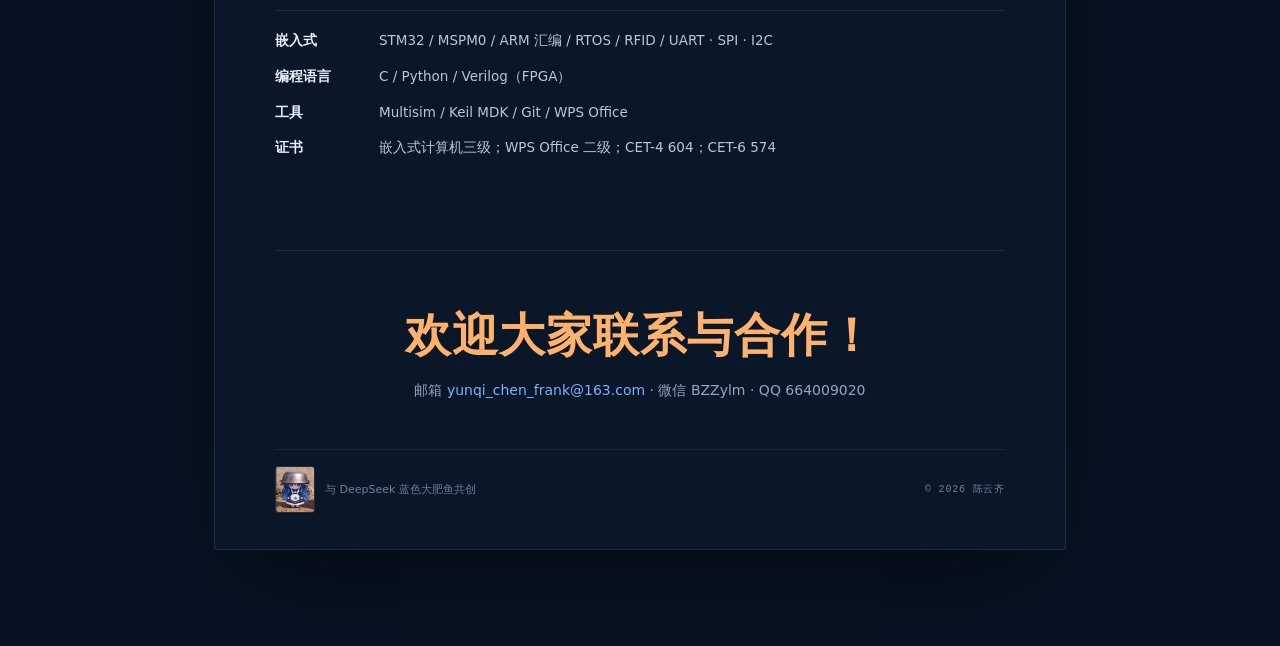
==== commit 7d333d2e: "Add files via upload" ====
--- a/index.html
+++ b/index.html
@@ -290,7 +290,9 @@
 
       <footer class="sheet-foot">
         <div class="credit">
-          <img src="assets/meme-web.png" alt="DeepSeek 蓝色大肥鱼表情包" width="40" height="47" loading="lazy" />
+          <a class="credit-link" href="https://www.deepseek.com" target="_blank" rel="noopener noreferrer" aria-label="访问 DeepSeek 官网" title="DeepSeek 官网">
+            <img src="assets/meme-web.png" alt="DeepSeek 蓝色大肥鱼表情包" width="40" height="47" loading="lazy" />
+          </a>
           <p>与 DeepSeek 蓝色大肥鱼共创</p>
         </div>
         <p class="copyright">© <span id="year">2026</span> 陈云齐</p>
--- a/styles.css
+++ b/styles.css
@@ -1,4 +1,4 @@
-﻿/* ==========================================================================
+/* ==========================================================================
    陈云齐 · 简历版个人主页
    深蓝（默认） / 浅色学术（参考 SUIT Lab）双主题
    打印：A4 白纸
@@ -16,6 +16,7 @@
   --line-soft: rgba(255, 255, 255, 0.06);
   --accent: #7cb0ff;
   --accent-soft: rgba(124, 176, 255, 0.16);
+  --warm: #ffb26b;
   --badge-bg: rgba(148, 163, 184, 0.12);
   --badge-ink: #a9b7cf;
 
@@ -56,6 +57,7 @@
   --line-soft: rgba(0, 0, 0, 0.07);
   --accent: #1565c0;
   --accent-soft: rgba(21, 101, 192, 0.12);
+  --warm: #d9480f;
   --badge-bg: rgba(0, 0, 0, 0.05);
   --badge-ink: rgba(0, 0, 0, 0.72);
 
@@ -397,11 +399,11 @@
   display: flex;
   align-items: baseline;
   gap: 0;
-  padding-bottom: 9px;
+  padding-bottom: 10px;
   border-bottom: 1px solid var(--line);
-  font-size: 17px;
+  font-size: 20px;
   font-weight: 650;
-  letter-spacing: 0.06em;
+  letter-spacing: 0.04em;
   color: var(--ink);
 }
 
@@ -522,8 +524,8 @@
 .honor-list {
   display: grid;
   grid-template-columns: 1fr;
-  gap: 5px;
-  margin-top: 12px;
+  gap: 2px;
+  margin-top: 10px;
   max-width: 640px;
 }
 
@@ -532,7 +534,7 @@
   grid-template-columns: 96px 1fr;
   gap: 10px;
   font-size: 12.8px;
-  line-height: 1.75;
+  line-height: 1.55;
   color: var(--body);
 }
 
@@ -567,10 +569,10 @@
   color: var(--body);
 }
 
-/* ---------- 条目配图 ---------- */
+/* ---------- 条目配图（保持原比例） ---------- */
 .entry-figure {
   margin: 12px 0 0;
-  max-width: 320px;
+  max-width: 300px;
 }
 
 .entry-figure img {
@@ -583,32 +585,33 @@
 }
 
 .entry-figure figcaption {
-  margin-top: 6px;
-  font-size: 11.5px;
+  margin-top: 5px;
+  font-size: 11px;
   line-height: 1.6;
   color: var(--muted-2);
+  opacity: 0.85;
 }
 
 .figure-row {
   display: flex;
   flex-wrap: wrap;
+  align-items: flex-start;
   gap: 12px;
   margin-top: 12px;
 }
 
 .figure-row .entry-figure {
   margin: 0;
-  flex: 1 1 220px;
-  max-width: 260px;
-}
-
-/* ---------- 证书缩略图 ---------- */
+  max-width: 230px;
+}
+
+/* ---------- 证书缩略图（按原比例，高度统一，紧凑排列） ---------- */
 .cert-grid {
-  display: grid;
-  grid-template-columns: repeat(5, 1fr);
-  align-items: start;
-  gap: 12px;
-  margin-top: 18px;
+  display: flex;
+  flex-wrap: wrap;
+  align-items: flex-start;
+  gap: 10px;
+  margin-top: 14px;
 }
 
 .cert-grid figure {
@@ -617,33 +620,38 @@
 
 .cert-grid img {
   display: block;
-  width: 100%;
-  height: auto;
+  height: 118px;
+  width: auto;
   border-radius: 3px;
   border: 1px solid var(--line);
   background: var(--badge-bg);
 }
 
 .cert-grid figcaption {
-  margin-top: 6px;
+  width: 0;
+  min-width: 100%;
+  margin-top: 5px;
   font-size: 10.5px;
   line-height: 1.5;
   color: var(--muted-2);
+  opacity: 0.85;
 }
 
 /* ---------- 结尾 CTA ---------- */
 .cta {
-  margin-top: 46px;
-  padding: 44px 0 8px;
+  margin-top: 84px;
+  padding: 56px 0 12px;
   border-top: 1px solid var(--line);
   text-align: center;
 }
 
 .cta h2 {
-  font-size: clamp(26px, 4.2vw, 38px);
+  width: 100%;
+  font-size: clamp(30px, 5vw, 46px);
   font-weight: 700;
-  letter-spacing: -0.01em;
-  line-height: 1.3;
+  letter-spacing: 0.02em;
+  line-height: 1.25;
+  color: var(--warm);
 }
 
 .cta p {
@@ -678,6 +686,18 @@
   display: flex;
   align-items: center;
   gap: 10px;
+}
+
+.credit-link {
+  display: block;
+  line-height: 0;
+  border-radius: 3px;
+  transition: transform 0.22s var(--ease), opacity 0.22s var(--ease);
+}
+
+.credit-link:hover {
+  transform: translateY(-1px) scale(1.05);
+  opacity: 0.9;
 }
 
 .credit img {
@@ -880,8 +900,11 @@
   }
 
   .cert-grid {
-    grid-template-columns: repeat(2, 1fr);
-    gap: 10px;
+    gap: 8px;
+  }
+
+  .cert-grid img {
+    height: 96px;
   }
 
   .honor-list {
@@ -920,8 +943,8 @@
     width: 100%;
   }
 
-  .cert-grid {
-    grid-template-columns: repeat(2, 1fr);
+  .cert-grid img {
+    height: 88px;
   }
 }
 
@@ -1170,6 +1193,23 @@
     color: #777;
   }
 
+  .cta {
+    margin-top: 8mm;
+    padding-top: 4mm;
+    border-top: 1px solid #e2e6ec;
+  }
+
+  .cta h2 {
+    font-size: 17pt;
+    color: #b45309;
+  }
+
+  .cta p {
+    margin-top: 2mm;
+    font-size: 8.6pt;
+    color: #555;
+  }
+
   .js [data-reveal] {
     opacity: 1 !important;
     transform: none !important;
